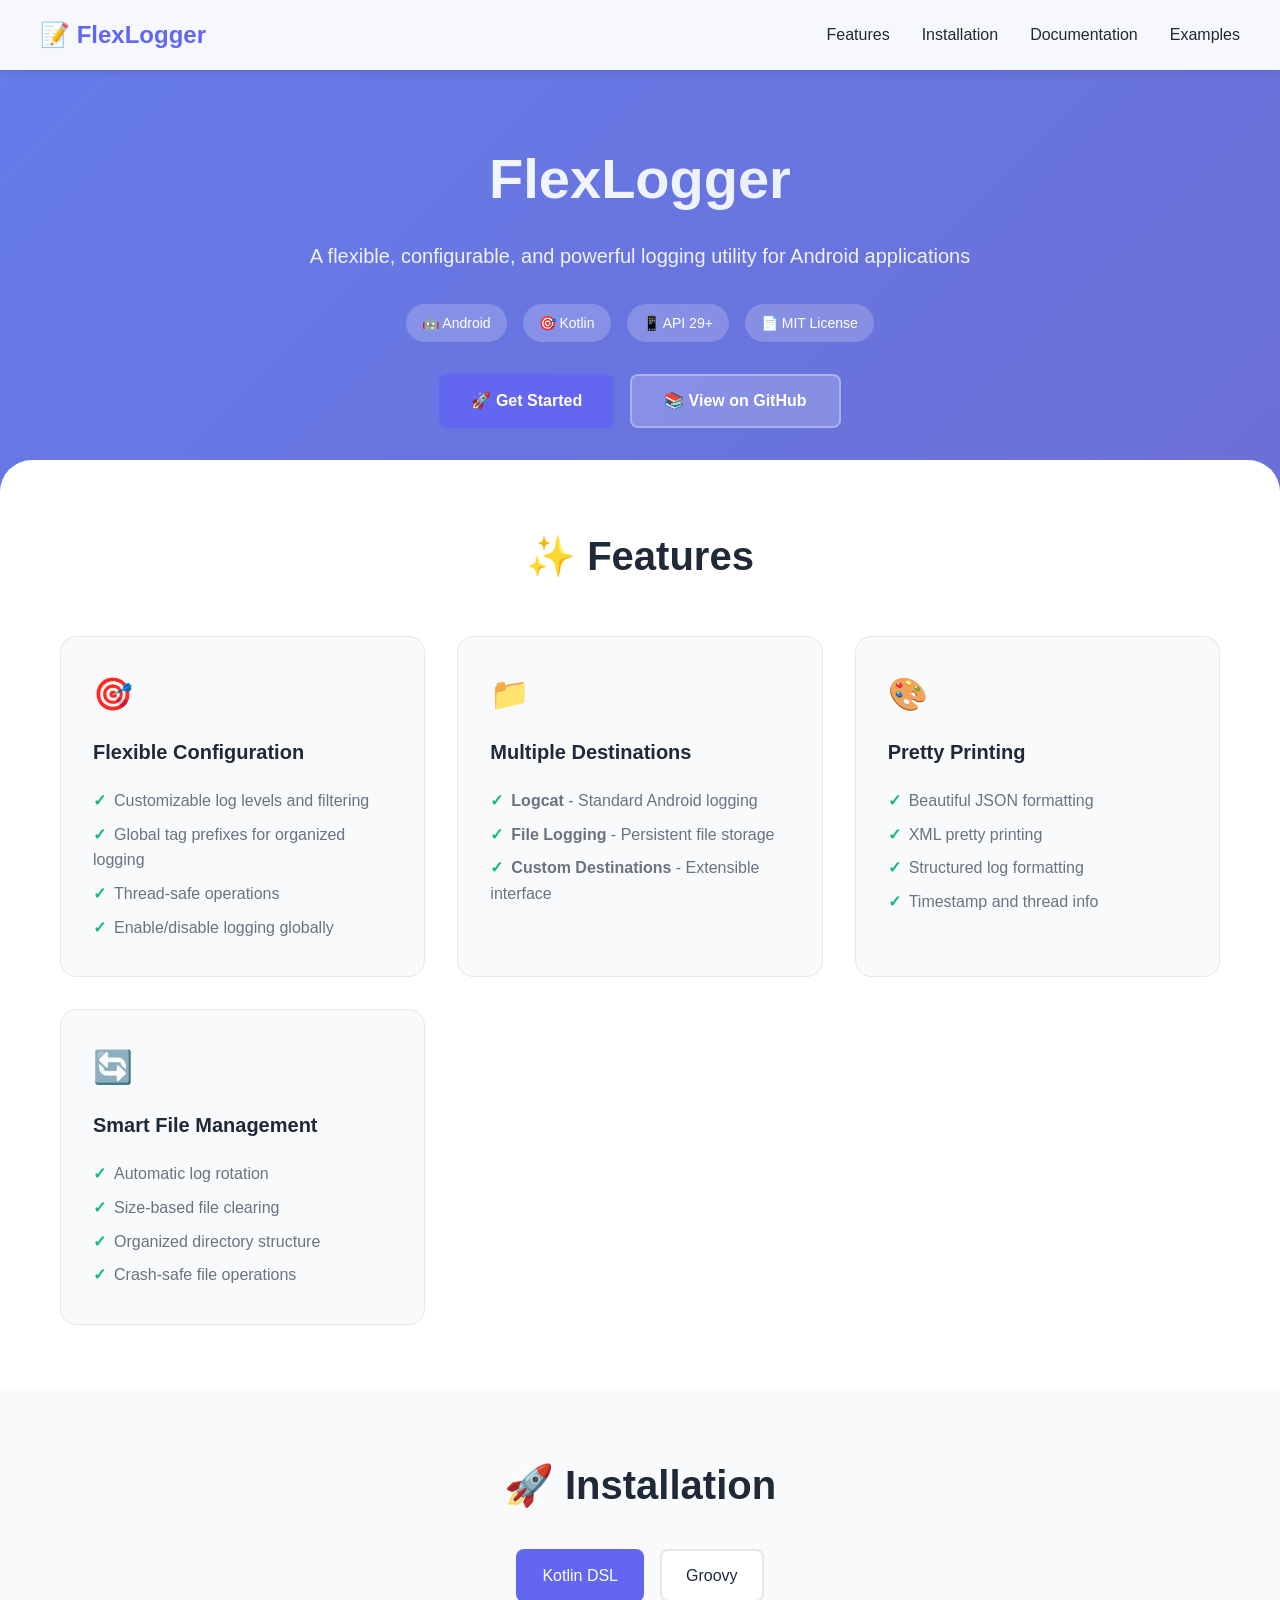
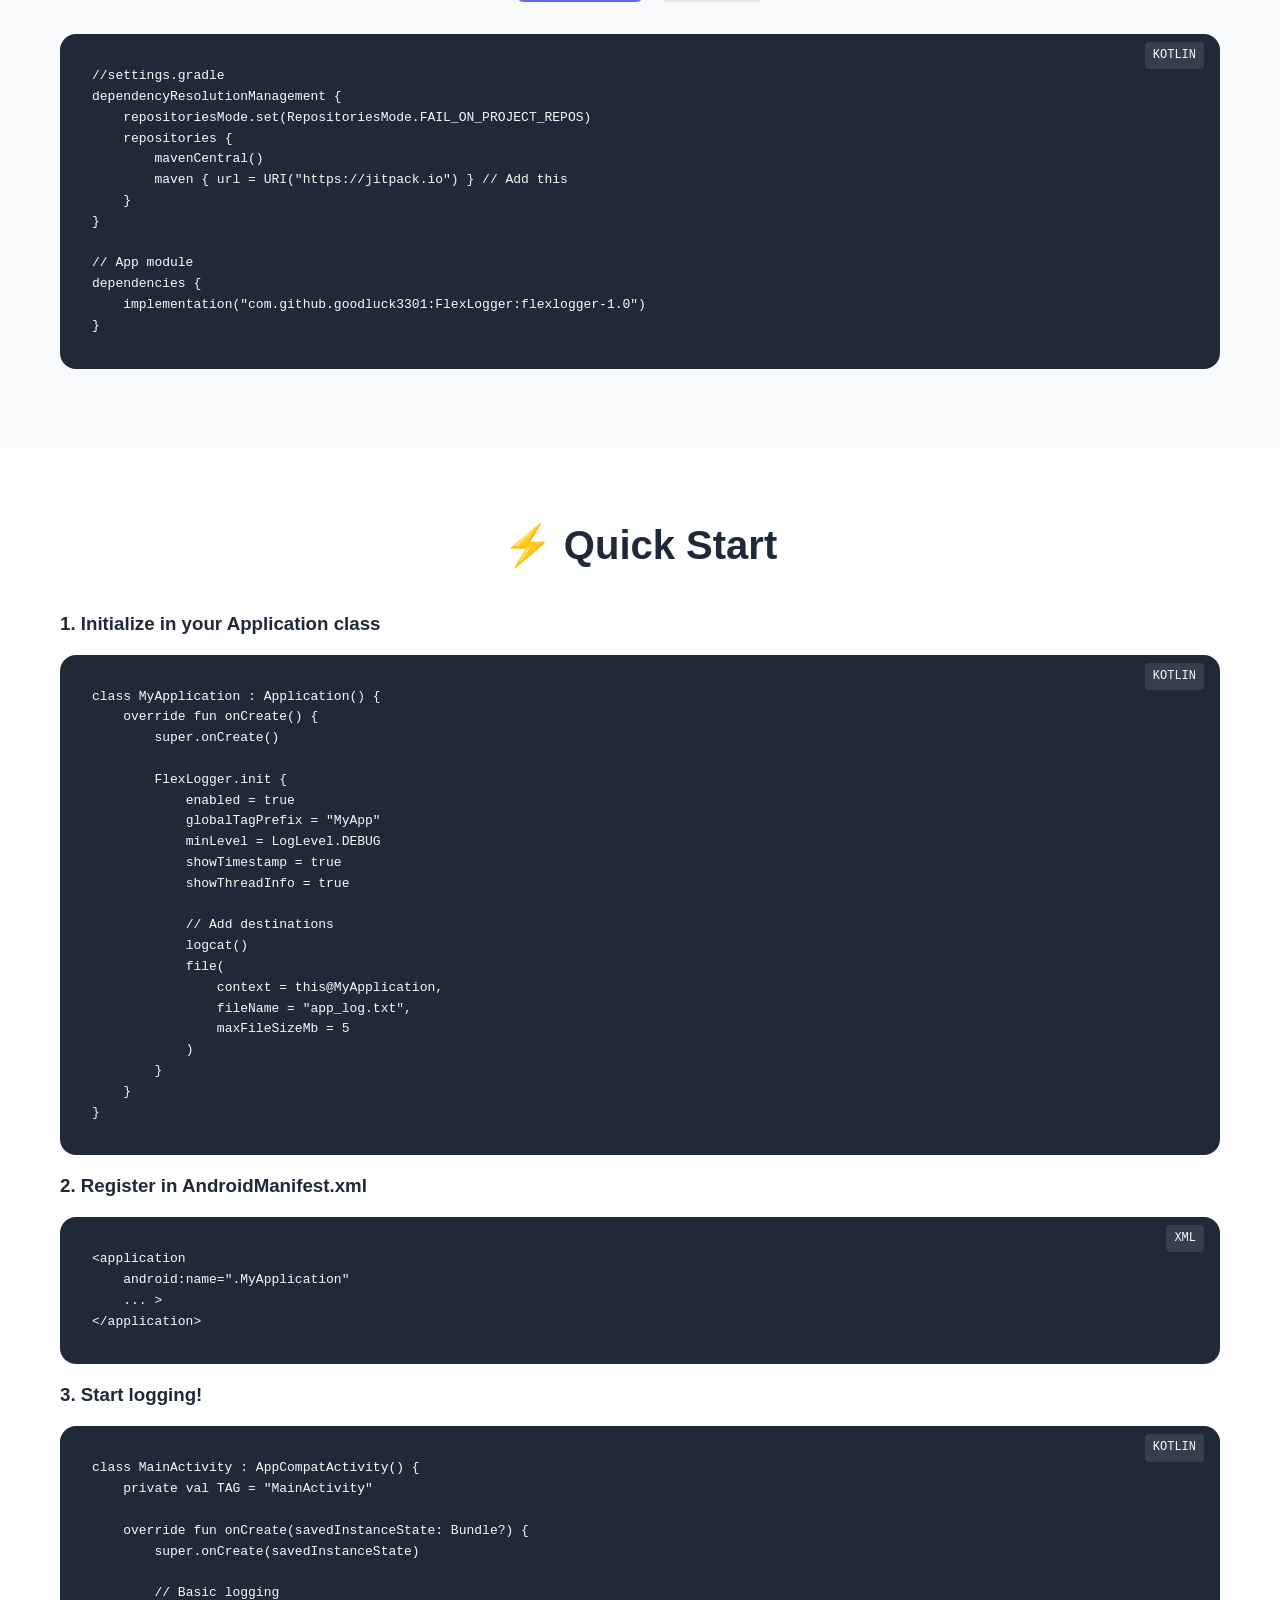
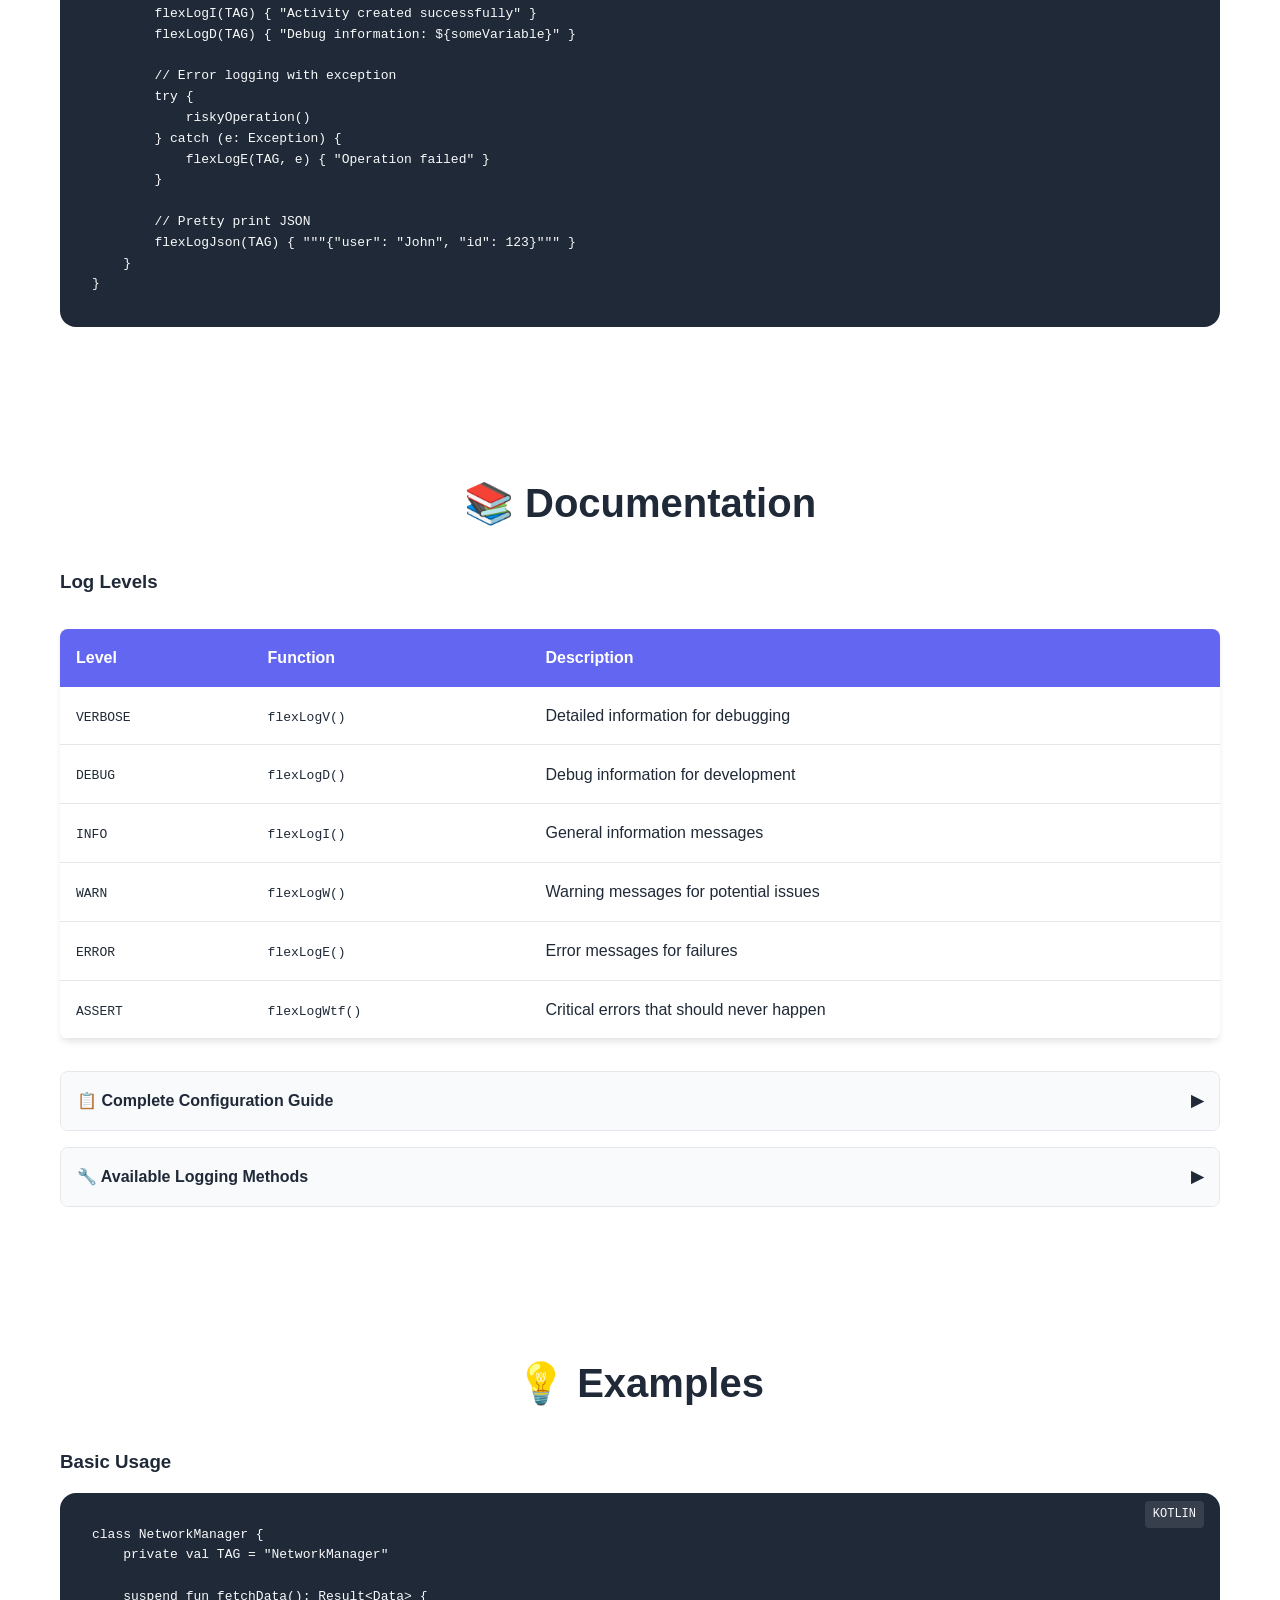
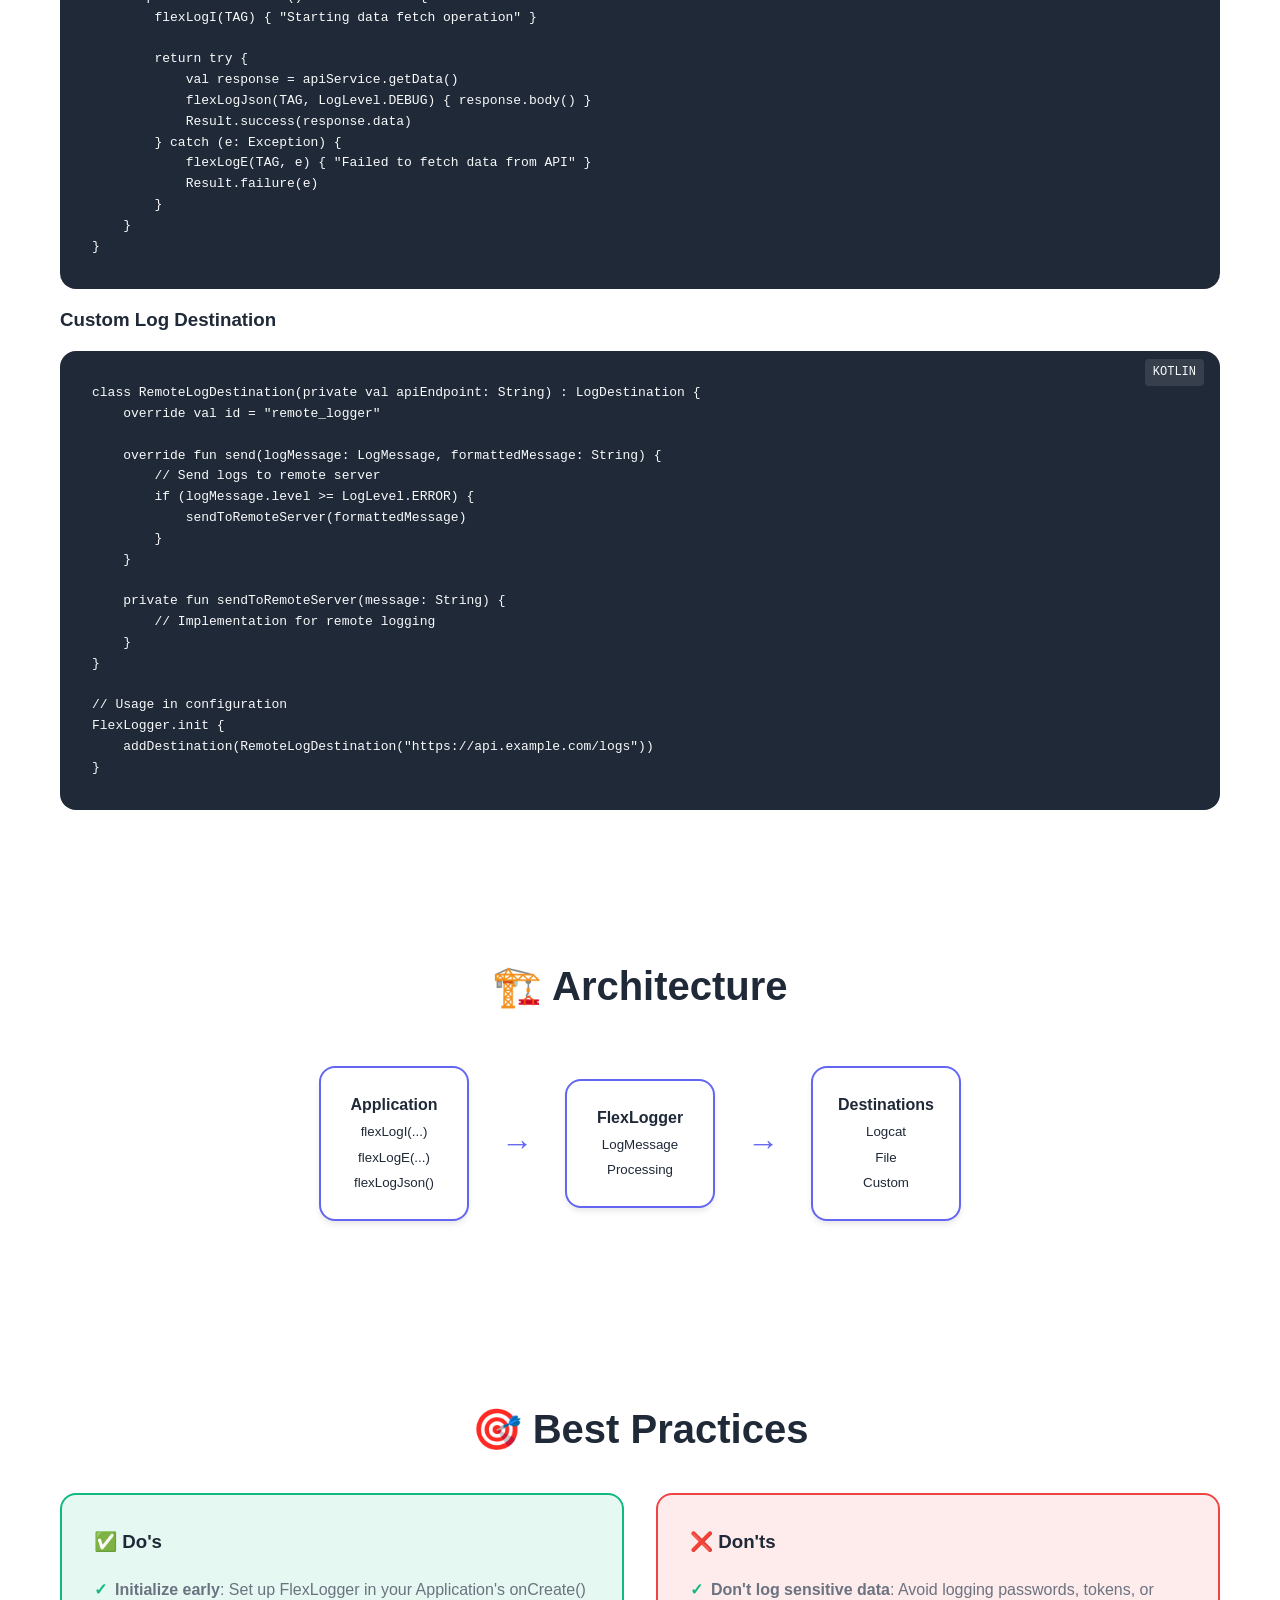
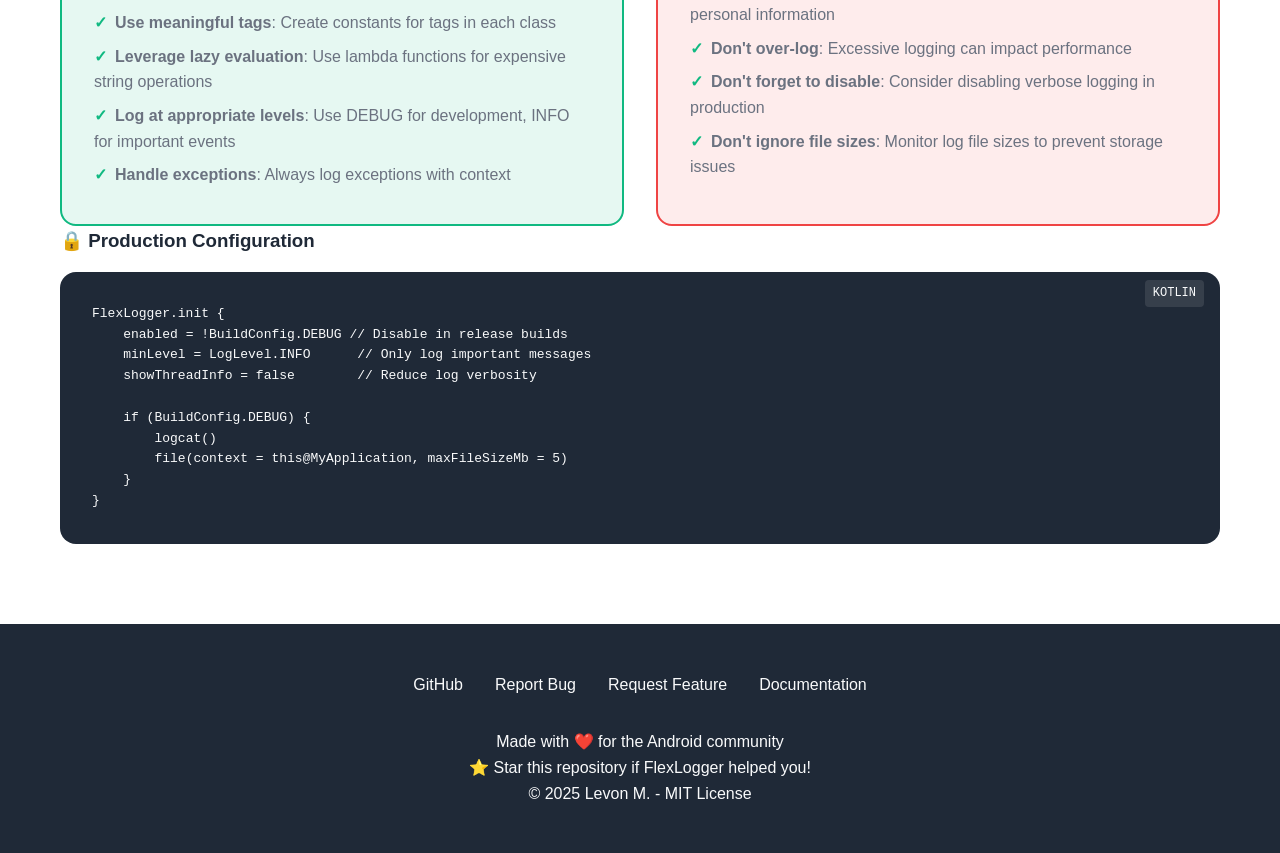
==== flexlogger.html @ d7931c2e "Update flexlogger.html" ====
<!DOCTYPE html>
<html lang="en">
<head>
    <meta charset="UTF-8">
    <meta name="viewport" content="width=device-width, initial-scale=1.0">
    <title>FlexLogger - Flexible Android Logging Library</title>
    <style>
        * {
            margin: 0;
            padding: 0;
            box-sizing: border-box;
        }

        :root {
            --primary: #6366f1;
            --primary-dark: #4f46e5;
            --secondary: #f8fafc;
            --accent: #10b981;
            --warning: #f59e0b;
            --error: #ef4444;
            --text: #1f2937;
            --text-light: #6b7280;
            --border: #e5e7eb;
            --code-bg: #1f2937;
            --code-text: #f9fafb;
        }

        body {
            font-family: 'Inter', -apple-system, BlinkMacSystemFont, sans-serif;
            line-height: 1.6;
            color: var(--text);
            background: linear-gradient(135deg, #667eea 0%, #764ba2 100%);
            min-height: 100vh;
        }

        .container {
            max-width: 1200px;
            margin: 0 auto;
            padding: 0 20px;
        }

        /* Header */
        .header {
            background: rgba(255, 255, 255, 0.95);
            backdrop-filter: blur(10px);
            position: sticky;
            top: 0;
            z-index: 100;
            box-shadow: 0 4px 6px -1px rgba(0, 0, 0, 0.1);
        }

        .nav {
            display: flex;
            justify-content: space-between;
            align-items: center;
            padding: 1rem 0;
        }

        .logo {
            font-size: 1.5rem;
            font-weight: 700;
            color: var(--primary);
            text-decoration: none;
        }

        .nav-links {
            display: flex;
            gap: 2rem;
            list-style: none;
        }

        .nav-links a {
            text-decoration: none;
            color: var(--text);
            font-weight: 500;
            transition: color 0.3s;
        }

        .nav-links a:hover {
            color: var(--primary);
        }

        /* Hero Section */
        .hero {
            background: linear-gradient(135deg, rgba(99, 102, 241, 0.1), rgba(118, 75, 162, 0.1));
            padding: 4rem 0;
            text-align: center;
            color: white;
        }

        .hero h1 {
            font-size: 3.5rem;
            font-weight: 800;
            margin-bottom: 1rem;
            background: linear-gradient(45deg, #fff, #e0e7ff);
            -webkit-background-clip: text;
            -webkit-text-fill-color: transparent;
            background-clip: text;
        }

        .hero p {
            font-size: 1.25rem;
            margin-bottom: 2rem;
            opacity: 0.9;
        }

        .badges {
            display: flex;
            justify-content: center;
            gap: 1rem;
            flex-wrap: wrap;
            margin-bottom: 2rem;
        }

        .badge {
            background: rgba(255, 255, 255, 0.2);
            padding: 0.5rem 1rem;
            border-radius: 20px;
            font-size: 0.875rem;
            font-weight: 500;
            backdrop-filter: blur(10px);
        }

        .cta-buttons {
            display: flex;
            gap: 1rem;
            justify-content: center;
            flex-wrap: wrap;
        }

        .btn {
            padding: 0.75rem 2rem;
            border: none;
            border-radius: 0.5rem;
            font-weight: 600;
            text-decoration: none;
            transition: all 0.3s;
            cursor: pointer;
            display: inline-flex;
            align-items: center;
            gap: 0.5rem;
        }

        .btn-primary {
            background: var(--primary);
            color: white;
        }

        .btn-primary:hover {
            background: var(--primary-dark);
            transform: translateY(-2px);
        }

        .btn-secondary {
            background: rgba(255, 255, 255, 0.2);
            color: white;
            border: 2px solid rgba(255, 255, 255, 0.3);
        }

        .btn-secondary:hover {
            background: rgba(255, 255, 255, 0.3);
        }

        /* Main Content */
        .main {
            background: white;
            margin-top: -2rem;
            border-radius: 2rem 2rem 0 0;
            position: relative;
            z-index: 10;
        }

        .section {
            padding: 4rem 0;
        }

        .section h2 {
            font-size: 2.5rem;
            font-weight: 700;
            margin-bottom: 2rem;
            text-align: center;
            color: var(--text);
        }

        /* Features Grid */
        .features-grid {
            display: grid;
            grid-template-columns: repeat(auto-fit, minmax(300px, 1fr));
            gap: 2rem;
            margin-top: 3rem;
        }

        .feature-card {
            background: var(--secondary);
            padding: 2rem;
            border-radius: 1rem;
            border: 1px solid var(--border);
            transition: transform 0.3s, box-shadow 0.3s;
        }

        .feature-card:hover {
            transform: translateY(-5px);
            box-shadow: 0 20px 25px -5px rgba(0, 0, 0, 0.1);
        }

        .feature-icon {
            font-size: 2rem;
            margin-bottom: 1rem;
        }

        .feature-card h3 {
            font-size: 1.25rem;
            font-weight: 600;
            margin-bottom: 1rem;
            color: var(--text);
        }

        .feature-card p {
            color: var(--text-light);
            line-height: 1.6;
        }

        .feature-list {
            list-style: none;
            margin-top: 1rem;
        }

        .feature-list li {
            padding: 0.25rem 0;
            color: var(--text-light);
        }

        .feature-list li:before {
            content: "✓";
            color: var(--accent);
            margin-right: 0.5rem;
            font-weight: bold;
        }

        /* Installation Section */
        .installation {
            background: var(--secondary);
        }

        .tab-container {
            margin-top: 2rem;
        }

        .tabs {
            display: flex;
            gap: 1rem;
            margin-bottom: 2rem;
            justify-content: center;
        }

        .tab {
            padding: 0.75rem 1.5rem;
            background: white;
            border: 2px solid var(--border);
            border-radius: 0.5rem;
            cursor: pointer;
            font-weight: 500;
            transition: all 0.3s;
        }

        .tab.active {
            background: var(--primary);
            color: white;
            border-color: var(--primary);
        }

        .tab-content {
            display: none;
        }

        .tab-content.active {
            display: block;
        }

        /* Code Blocks */
        .code-block {
            background: var(--code-bg);
            color: var(--code-text);
            padding: 2rem;
            border-radius: 1rem;
            overflow-x: auto;
            font-family: 'Fira Code', monospace;
            position: relative;
            margin: 1rem 0;
        }

        .code-block::before {
            content: attr(data-lang);
            position: absolute;
            top: 0.5rem;
            right: 1rem;
            background: rgba(255, 255, 255, 0.1);
            padding: 0.25rem 0.5rem;
            border-radius: 0.25rem;
            font-size: 0.75rem;
            text-transform: uppercase;
        }

        .code-block pre {
            margin: 0;
            white-space: pre-wrap;
        }

        /* Documentation Table */
        .doc-table {
            width: 100%;
            border-collapse: collapse;
            margin: 2rem 0;
            box-shadow: 0 4px 6px -1px rgba(0, 0, 0, 0.1);
            border-radius: 0.5rem;
            overflow: hidden;
        }

        .doc-table th {
            background: var(--primary);
            color: white;
            padding: 1rem;
            text-align: left;
            font-weight: 600;
        }

        .doc-table td {
            padding: 1rem;
            border-bottom: 1px solid var(--border);
        }

        .doc-table tr:hover {
            background: var(--secondary);
        }

        /* Expandable Sections */
        .expandable {
            border: 1px solid var(--border);
            border-radius: 0.5rem;
            margin: 1rem 0;
            overflow: hidden;
        }

        .expandable-header {
            padding: 1rem;
            background: var(--secondary);
            cursor: pointer;
            font-weight: 600;
            display: flex;
            justify-content: space-between;
            align-items: center;
        }

        .expandable-content {
            padding: 1rem;
            display: none;
        }

        .expandable.active .expandable-content {
            display: block;
        }

        .expandable-icon {
            transition: transform 0.3s;
        }

        .expandable.active .expandable-icon {
            transform: rotate(90deg);
        }

        /* Architecture Diagram */
        .architecture {
            text-align: center;
            margin: 3rem 0;
        }

        .arch-diagram {
            display: flex;
            justify-content: center;
            align-items: center;
            gap: 2rem;
            flex-wrap: wrap;
            margin: 2rem 0;
        }

        .arch-box {
            background: white;
            border: 2px solid var(--primary);
            border-radius: 1rem;
            padding: 1.5rem;
            min-width: 150px;
            text-align: center;
            box-shadow: 0 4px 6px -1px rgba(0, 0, 0, 0.1);
        }

        .arch-arrow {
            font-size: 2rem;
            color: var(--primary);
        }

        /* Best Practices */
        .practices-grid {
            display: grid;
            grid-template-columns: repeat(auto-fit, minmax(300px, 1fr));
            gap: 2rem;
            margin-top: 2rem;
        }

        .practice-card {
            padding: 2rem;
            border-radius: 1rem;
            border: 2px solid;
        }

        .practice-card.do {
            background: rgba(16, 185, 129, 0.1);
            border-color: var(--accent);
        }

        .practice-card.dont {
            background: rgba(239, 68, 68, 0.1);
            border-color: var(--error);
        }

        .practice-card h3 {
            margin-bottom: 1rem;
            display: flex;
            align-items: center;
            gap: 0.5rem;
        }

        /* Footer */
        .footer {
            background: var(--code-bg);
            color: var(--code-text);
            padding: 3rem 0;
            text-align: center;
        }

        .footer-links {
            display: flex;
            justify-content: center;
            gap: 2rem;
            margin-bottom: 2rem;
        }

        .footer-links a {
            color: var(--code-text);
            text-decoration: none;
            transition: color 0.3s;
        }

        .footer-links a:hover {
            color: var(--primary);
        }

        /* Responsive Design */
        @media (max-width: 768px) {
            .hero h1 {
                font-size: 2.5rem;
            }

            .nav-links {
                display: none;
            }

            .cta-buttons {
                flex-direction: column;
                align-items: center;
            }

            .tabs {
                flex-direction: column;
            }

            .arch-diagram {
                flex-direction: column;
            }
        }

        /* Smooth Scrolling */
        html {
            scroll-behavior: smooth;
        }

        /* Animations */
        @keyframes fadeInUp {
            from {
                opacity: 0;
                transform: translateY(30px);
            }
            to {
                opacity: 1;
                transform: translateY(0);
            }
        }

        .animate-fade-in {
            animation: fadeInUp 0.8s ease-out;
        }
    </style>
</head>
<body>
    <header class="header">
        <nav class="nav container">
            <a href="#" class="logo">📝 FlexLogger</a>
            <ul class="nav-links">
                <li><a href="#features">Features</a></li>
                <li><a href="#installation">Installation</a></li>
                <li><a href="#docs">Documentation</a></li>
                <li><a href="#examples">Examples</a></li>
            </ul>
        </nav>
    </header>

    <section class="hero">
        <div class="container">
            <h1>FlexLogger</h1>
            <p>A flexible, configurable, and powerful logging utility for Android applications</p>
            
            <div class="badges">
                <span class="badge">🤖 Android</span>
                <span class="badge">🎯 Kotlin</span>
                <span class="badge">📱 API 29+</span>
                <span class="badge">📄 MIT License</span>
            </div>

            <div class="cta-buttons">
                <a href="#installation" class="btn btn-primary">
                    🚀 Get Started
                </a>
                <a href="https://github.com/goodluck3301/FlexLogger" class="btn btn-secondary">
                    📚 View on GitHub
                </a>
            </div>
        </div>
    </section>

    <main class="main">
        <section id="features" class="section">
            <div class="container">
                <h2>✨ Features</h2>
                <div class="features-grid">
                    <div class="feature-card">
                        <div class="feature-icon">🎯</div>
                        <h3>Flexible Configuration</h3>
                        <ul class="feature-list">
                            <li>Customizable log levels and filtering</li>
                            <li>Global tag prefixes for organized logging</li>
                            <li>Thread-safe operations</li>
                            <li>Enable/disable logging globally</li>
                        </ul>
                    </div>

                    <div class="feature-card">
                        <div class="feature-icon">📁</div>
                        <h3>Multiple Destinations</h3>
                        <ul class="feature-list">
                            <li><strong>Logcat</strong> - Standard Android logging</li>
                            <li><strong>File Logging</strong> - Persistent file storage</li>
                            <li><strong>Custom Destinations</strong> - Extensible interface</li>
                        </ul>
                    </div>

                    <div class="feature-card">
                        <div class="feature-icon">🎨</div>
                        <h3>Pretty Printing</h3>
                        <ul class="feature-list">
                            <li>Beautiful JSON formatting</li>
                            <li>XML pretty printing</li>
                            <li>Structured log formatting</li>
                            <li>Timestamp and thread info</li>
                        </ul>
                    </div>

                    <div class="feature-card">
                        <div class="feature-icon">🔄</div>
                        <h3>Smart File Management</h3>
                        <ul class="feature-list">
                            <li>Automatic log rotation</li>
                            <li>Size-based file clearing</li>
                            <li>Organized directory structure</li>
                            <li>Crash-safe file operations</li>
                        </ul>
                    </div>
                </div>
            </div>
        </section>

        <section id="installation" class="section installation">
            <div class="container">
                <h2>🚀 Installation</h2>
                <div class="tab-container">
                    <div class="tabs">
                        <div class="tab active" onclick="switchTab('kotlin')">Kotlin DSL</div>
                        <div class="tab" onclick="switchTab('groovy')">Groovy</div>
                    </div>

                    <div id="kotlin-content" class="tab-content active">
                        <div class="code-block" data-lang="kotlin">
<pre>//settings.gradle
dependencyResolutionManagement {
    repositoriesMode.set(RepositoriesMode.FAIL_ON_PROJECT_REPOS)
    repositories {
        mavenCentral()
        maven { url = URI("https://jitpack.io") } // Add this
    }
}

// App module
dependencies {
    implementation("com.github.goodluck3301:FlexLogger:flexlogger-1.0")
}</pre>
                        </div>
                    </div>

                    <div id="groovy-content" class="tab-content">
                        <div class="code-block" data-lang="groovy">
<pre>//settings.gradle
dependencyResolutionManagement {
  repositoriesMode.set(RepositoriesMode.FAIL_ON_PROJECT_REPOS)
  repositories {
    mavenCentral()
    maven { url 'https://jitpack.io' } // Add this
  }
}

// App module
dependencies {
    implementation 'com.github.goodluck3301:FlexLogger:flexlogger-1.0'
}</pre>
                        </div>
                    </div>
                </div>
            </div>
        </section>

        <section class="section">
            <div class="container">
                <h2>⚡ Quick Start</h2>
                
                <h3>1. Initialize in your Application class</h3>
                <div class="code-block" data-lang="kotlin">
<pre>class MyApplication : Application() {
    override fun onCreate() {
        super.onCreate()
        
        FlexLogger.init {
            enabled = true
            globalTagPrefix = "MyApp"
            minLevel = LogLevel.DEBUG
            showTimestamp = true
            showThreadInfo = true
            
            // Add destinations
            logcat()
            file(
                context = this@MyApplication,
                fileName = "app_log.txt",
                maxFileSizeMb = 5
            )
        }
    }
}</pre>
                </div>

                <h3>2. Register in AndroidManifest.xml</h3>
                <div class="code-block" data-lang="xml">
<pre>&lt;application
    android:name=".MyApplication"
    ... &gt;
&lt;/application&gt;</pre>
                </div>

                <h3>3. Start logging!</h3>
                <div class="code-block" data-lang="kotlin">
<pre>class MainActivity : AppCompatActivity() {
    private val TAG = "MainActivity"
    
    override fun onCreate(savedInstanceState: Bundle?) {
        super.onCreate(savedInstanceState)
        
        // Basic logging
        flexLogI(TAG) { "Activity created successfully" }
        flexLogD(TAG) { "Debug information: ${someVariable}" }
        
        // Error logging with exception
        try {
            riskyOperation()
        } catch (e: Exception) {
            flexLogE(TAG, e) { "Operation failed" }
        }
        
        // Pretty print JSON
        flexLogJson(TAG) { """{"user": "John", "id": 123}""" }
    }
}</pre>
                </div>
            </div>
        </section>

        <section id="docs" class="section">
            <div class="container">
                <h2>📚 Documentation</h2>
                
                <h3>Log Levels</h3>
                <table class="doc-table">
                    <thead>
                        <tr>
                            <th>Level</th>
                            <th>Function</th>
                            <th>Description</th>
                        </tr>
                    </thead>
                    <tbody>
                        <tr>
                            <td><code>VERBOSE</code></td>
                            <td><code>flexLogV()</code></td>
                            <td>Detailed information for debugging</td>
                        </tr>
                        <tr>
                            <td><code>DEBUG</code></td>
                            <td><code>flexLogD()</code></td>
                            <td>Debug information for development</td>
                        </tr>
                        <tr>
                            <td><code>INFO</code></td>
                            <td><code>flexLogI()</code></td>
                            <td>General information messages</td>
                        </tr>
                        <tr>
                            <td><code>WARN</code></td>
                            <td><code>flexLogW()</code></td>
                            <td>Warning messages for potential issues</td>
                        </tr>
                        <tr>
                            <td><code>ERROR</code></td>
                            <td><code>flexLogE()</code></td>
                            <td>Error messages for failures</td>
                        </tr>
                        <tr>
                            <td><code>ASSERT</code></td>
                            <td><code>flexLogWtf()</code></td>
                            <td>Critical errors that should never happen</td>
                        </tr>
                    </tbody>
                </table>

                <div class="expandable">
                    <div class="expandable-header" onclick="toggleExpandable(this)">
                        <span>📋 Complete Configuration Guide</span>
                        <span class="expandable-icon">▶</span>
                    </div>
                    <div class="expandable-content">
                        <div class="code-block" data-lang="kotlin">
<pre>FlexLogger.init {
    // Global settings
    enabled = true                              // Enable/disable all logging
    globalTagPrefix = "MyApp"                   // Prefix for all log tags
    minLevel = LogLevel.VERBOSE                 // Minimum log level to process
    
    // Formatting options
    showTimestamp = true                        // Include timestamps
    showThreadInfo = true                       // Include thread information
    timestampFormat = "yyyy-MM-dd HH:mm:ss.SSS" // Custom timestamp format
    
    // Destinations
    logcat()                                    // Android Logcat
    
    file(
        context = applicationContext,
        fileName = "debug.log",                 // Log file name
        directory = "logs",                     // Subdirectory in cache
        maxFileSizeMb = 10                      // Max size before rotation
    )
}</pre>
                        </div>
                    </div>
                </div>

                <div class="expandable">
                    <div class="expandable-header" onclick="toggleExpandable(this)">
                        <span>🔧 Available Logging Methods</span>
                        <span class="expandable-icon">▶</span>
                    </div>
                    <div class="expandable-content">
                        <h4>Basic Logging</h4>
                        <div class="code-block" data-lang="kotlin">
<pre>// Standard logging
FlexLogger.d("TAG", "Debug message")
FlexLogger.i("TAG", "Info message")
FlexLogger.e("TAG", "Error message", exception)

// Convenience functions with lambda (lazy evaluation)
flexLogD("TAG") { "Expensive string operation: ${computeValue()}" }
flexLogE("TAG", exception) { "Error occurred during ${operation}" }</pre>
                        </div>

                        <h4>Pretty Printing</h4>
                        <div class="code-block" data-lang="kotlin">
<pre>// JSON formatting
flexLogJson("API") { responseJson }
FlexLogger.json("API", LogLevel.INFO, jsonString)

// XML formatting
flexLogXml("Parser") { xmlContent }
FlexLogger.xml("Parser", LogLevel.DEBUG, xmlString)</pre>
                        </div>
                    </div>
                </div>
            </div>
        </section>

        <section id="examples" class="section">
            <div class="container">
                <h2>💡 Examples</h2>
                
                <h3>Basic Usage</h3>
                <div class="code-block" data-lang="kotlin">
<pre>class NetworkManager {
    private val TAG = "NetworkManager"
    
    suspend fun fetchData(): Result&lt;Data&gt; {
        flexLogI(TAG) { "Starting data fetch operation" }
        
        return try {
            val response = apiService.getData()
            flexLogJson(TAG, LogLevel.DEBUG) { response.body() }
            Result.success(response.data)
        } catch (e: Exception) {
            flexLogE(TAG, e) { "Failed to fetch data from API" }
            Result.failure(e)
        }
    }
}</pre>
                </div>

                <h3>Custom Log Destination</h3>
                <div class="code-block" data-lang="kotlin">
<pre>class RemoteLogDestination(private val apiEndpoint: String) : LogDestination {
    override val id = "remote_logger"
    
    override fun send(logMessage: LogMessage, formattedMessage: String) {
        // Send logs to remote server
        if (logMessage.level >= LogLevel.ERROR) {
            sendToRemoteServer(formattedMessage)
        }
    }
    
    private fun sendToRemoteServer(message: String) {
        // Implementation for remote logging
    }
}

// Usage in configuration
FlexLogger.init {
    addDestination(RemoteLogDestination("https://api.example.com/logs"))
}</pre>
                </div>
            </div>
        </section>

        <section class="section">
            <div class="container">
                <h2>🏗️ Architecture</h2>
                <div class="architecture">
                    <div class="arch-diagram">
                        <div class="arch-box">
                            <strong>Application</strong><br>
                            <small>flexLogI(...)<br>flexLogE(...)<br>flexLogJson()</small>
                        </div>
                        <div class="arch-arrow">→</div>
                        <div class="arch-box">
                            <strong>FlexLogger</strong><br>
                            <small>LogMessage<br>Processing</small>
                        </div>
                        <div class="arch-arrow">→</div>
                        <div class="arch-box">
                            <strong>Destinations</strong><br>
                            <small>Logcat<br>File<br>Custom</small>
                        </div>
                    </div>
                </div>
            </div>
        </section>

        <section class="section">
            <div class="container">
                <h2>🎯 Best Practices</h2>
                <div class="practices-grid">
                    <div class="practice-card do">
                        <h3>✅ Do's</h3>
                        <ul class="feature-list">
                            <li><strong>Initialize early</strong>: Set up FlexLogger in your Application's onCreate()</li>
                            <li><strong>Use meaningful tags</strong>: Create constants for tags in each class</li>
                            <li><strong>Leverage lazy evaluation</strong>: Use lambda functions for expensive string operations</li>
                            <li><strong>Log at appropriate levels</strong>: Use DEBUG for development, INFO for important events</li>
                            <li><strong>Handle exceptions</strong>: Always log exceptions with context</li>
                        </ul>
                    </div>

                    <div class="practice-card dont">
                        <h3>❌ Don'ts</h3>
                        <ul class="feature-list">
                            <li><strong>Don't log sensitive data</strong>: Avoid logging passwords, tokens, or personal information</li>
                            <li><strong>Don't over-log</strong>: Excessive logging can impact performance</li>
                            <li><strong>Don't forget to disable</strong>: Consider disabling verbose logging in production</li>
                            <li><strong>Don't ignore file sizes</strong>: Monitor log file sizes to prevent storage issues</li>
                        </ul>
                    </div>
                </div>

                <h3>🔒 Production Configuration</h3>
                <div class="code-block" data-lang="kotlin">
<pre>FlexLogger.init {
    enabled = !BuildConfig.DEBUG // Disable in release builds
    minLevel = LogLevel.INFO      // Only log important messages
    showThreadInfo = false        // Reduce log verbosity
    
    if (BuildConfig.DEBUG) {
        logcat()
        file(context = this@MyApplication, maxFileSizeMb = 5)
    }
}</pre>
                </div>
            </div>
        </section>
    </main>

    <footer class="footer">
        <div class="container">
            <div class="footer-links">
                <a href="https://github.com/goodluck3301/FlexLogger">GitHub</a>
                <a href="https://github.com/goodluck3301/FlexLogger/issues">Report Bug</a>
                <a href="https://github.com/goodluck3301/FlexLogger/issues">Request Feature</a>
                <a href="https://goodluck3301.github.io/flexlogger.html">Documentation</a>
            </div>
            <p>Made with ❤️ for the Android community</p>
            <p>⭐ Star this repository if FlexLogger helped you!</p>
            <p>&copy; 2025 Levon M. - MIT License</p>
        </div>
    </footer>

    <script>
        function switchTab(tabName) {
            // Hide all tab contents
            const contents = document.querySelectorAll('.tab-content');
            contents.forEach(content => content.classList.remove('active'));
            
            // Remove active class from all tabs
            const tabs = document.querySelectorAll('.tab');
            tabs.forEach(tab => tab.classList.remove('active'));
            
            // Show selected tab content
            document.getElementById(tabName + '-content').classList.add('active');
            
            // Add active class to clicked tab
            event.target.classList.add('active');
        }

        function toggleExpandable(header) {
            const expandable = header.parentElement;
            expandable.classList.toggle('active');
        }

        // Smooth scrolling for navigation links
        document.querySelectorAll('a[href^="#"]').forEach(anchor => {
            anchor.addEventListener('click', function (e) {
                e.preventDefault();
                const target = document.querySelector(this.getAttribute('href'));
                if (target) {
                    target.scrollIntoView({
                        behavior: 'smooth',
                        block: 'start'
                    });
                }
            });
        });

        // Add fade-in animation to sections when they come into view
        const observerOptions = {
            threshold: 0.1,
            rootMargin: '0px 0px -50px 0px'
        };

        const observer = new IntersectionObserver((entries) => {
            entries.forEach(entry => {
                if (entry.isIntersecting) {
                    entry.target.classList.add('animate-fade-in');
                }
            });
        }, observerOptions);

        document.addEventListener('DOMContentLoaded', () => {
            const sections = document.querySelectorAll('.section');
            sections.forEach(section => {
                observer.observe(section);
            });
        });
    </script>
</body>
</html>
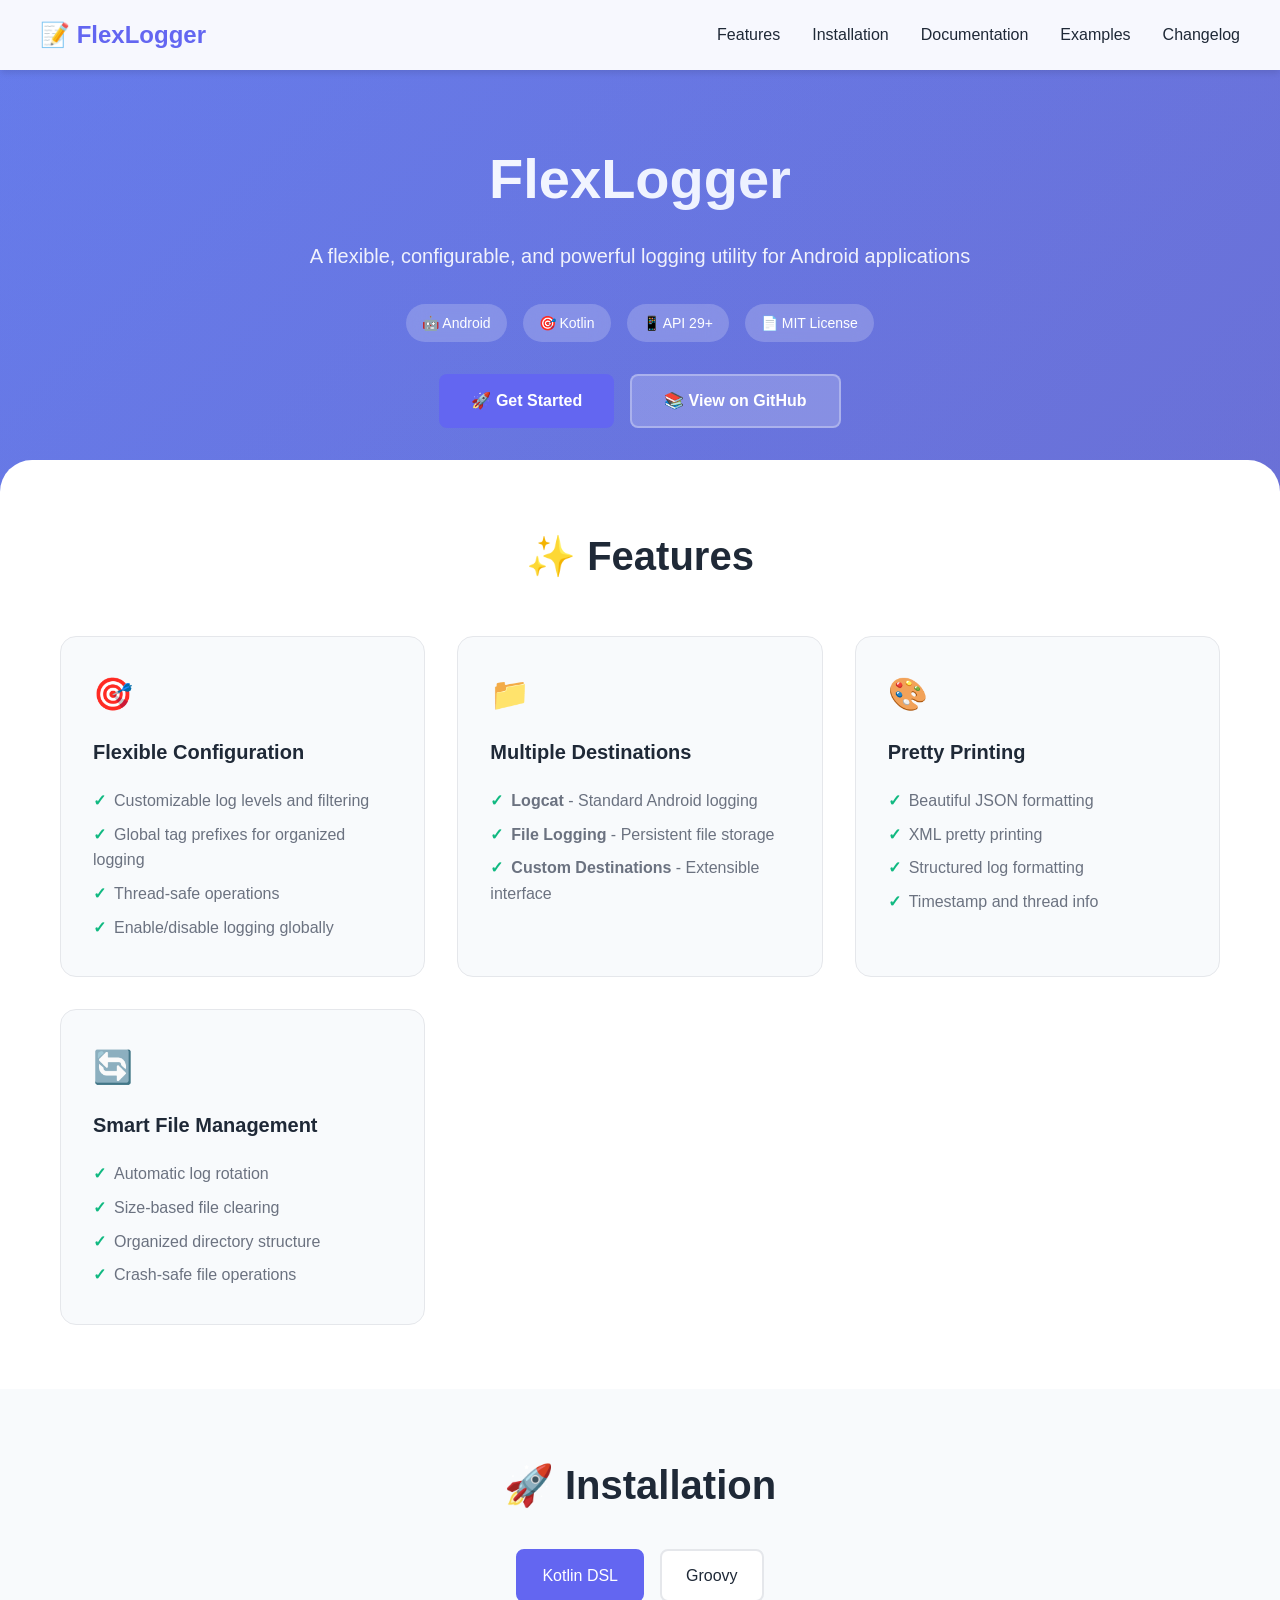
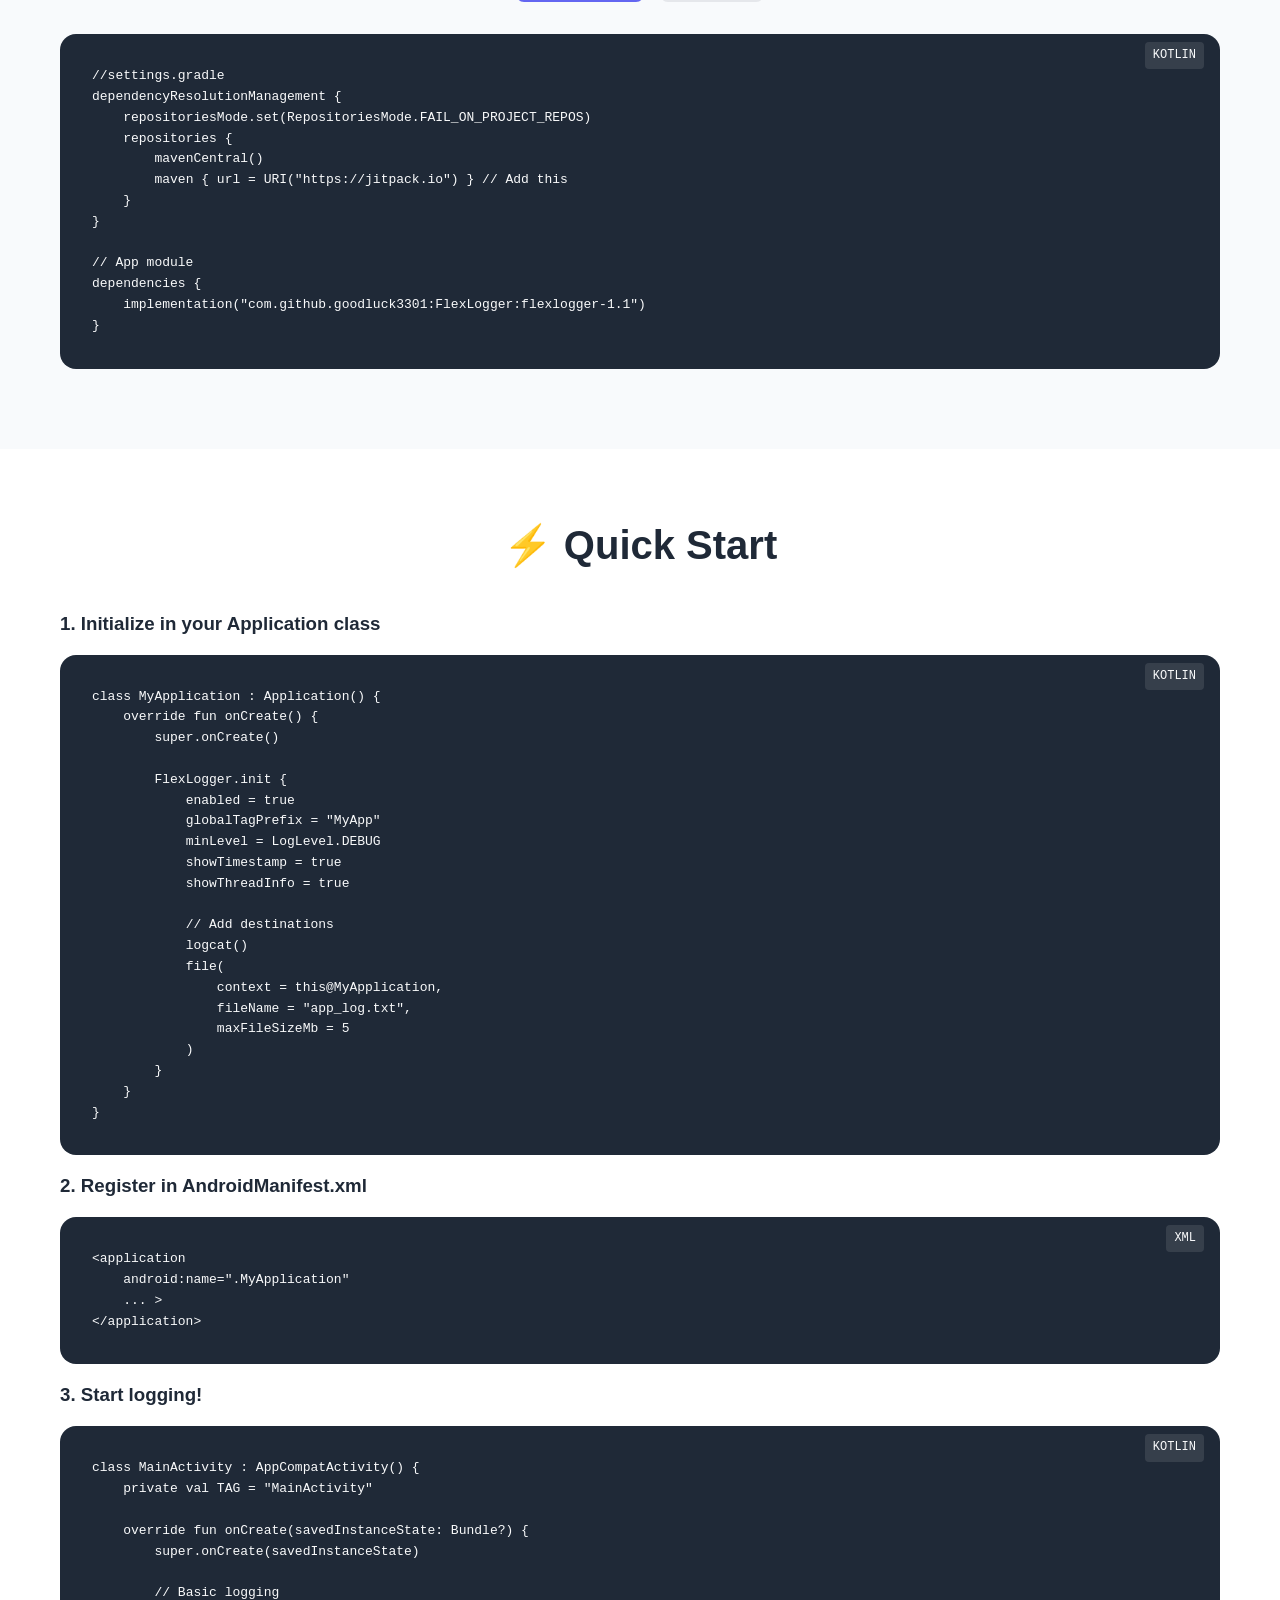
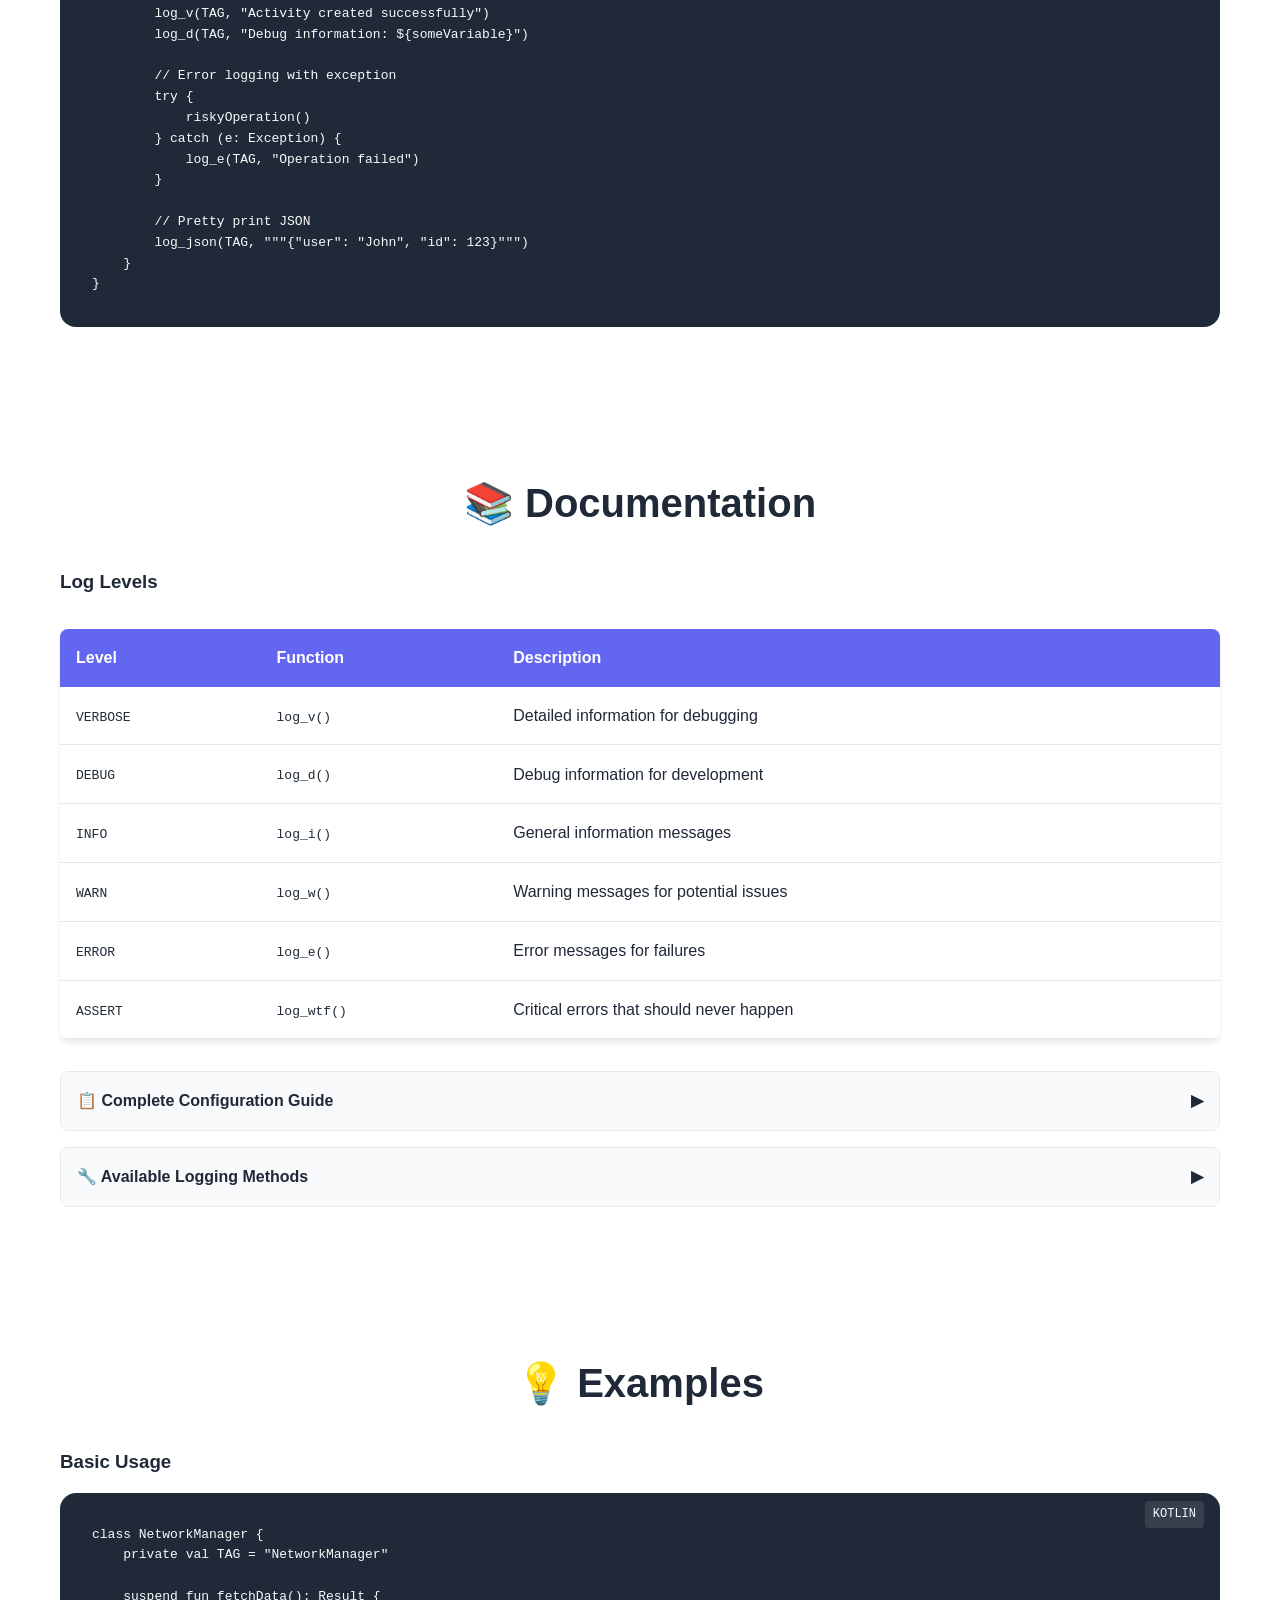
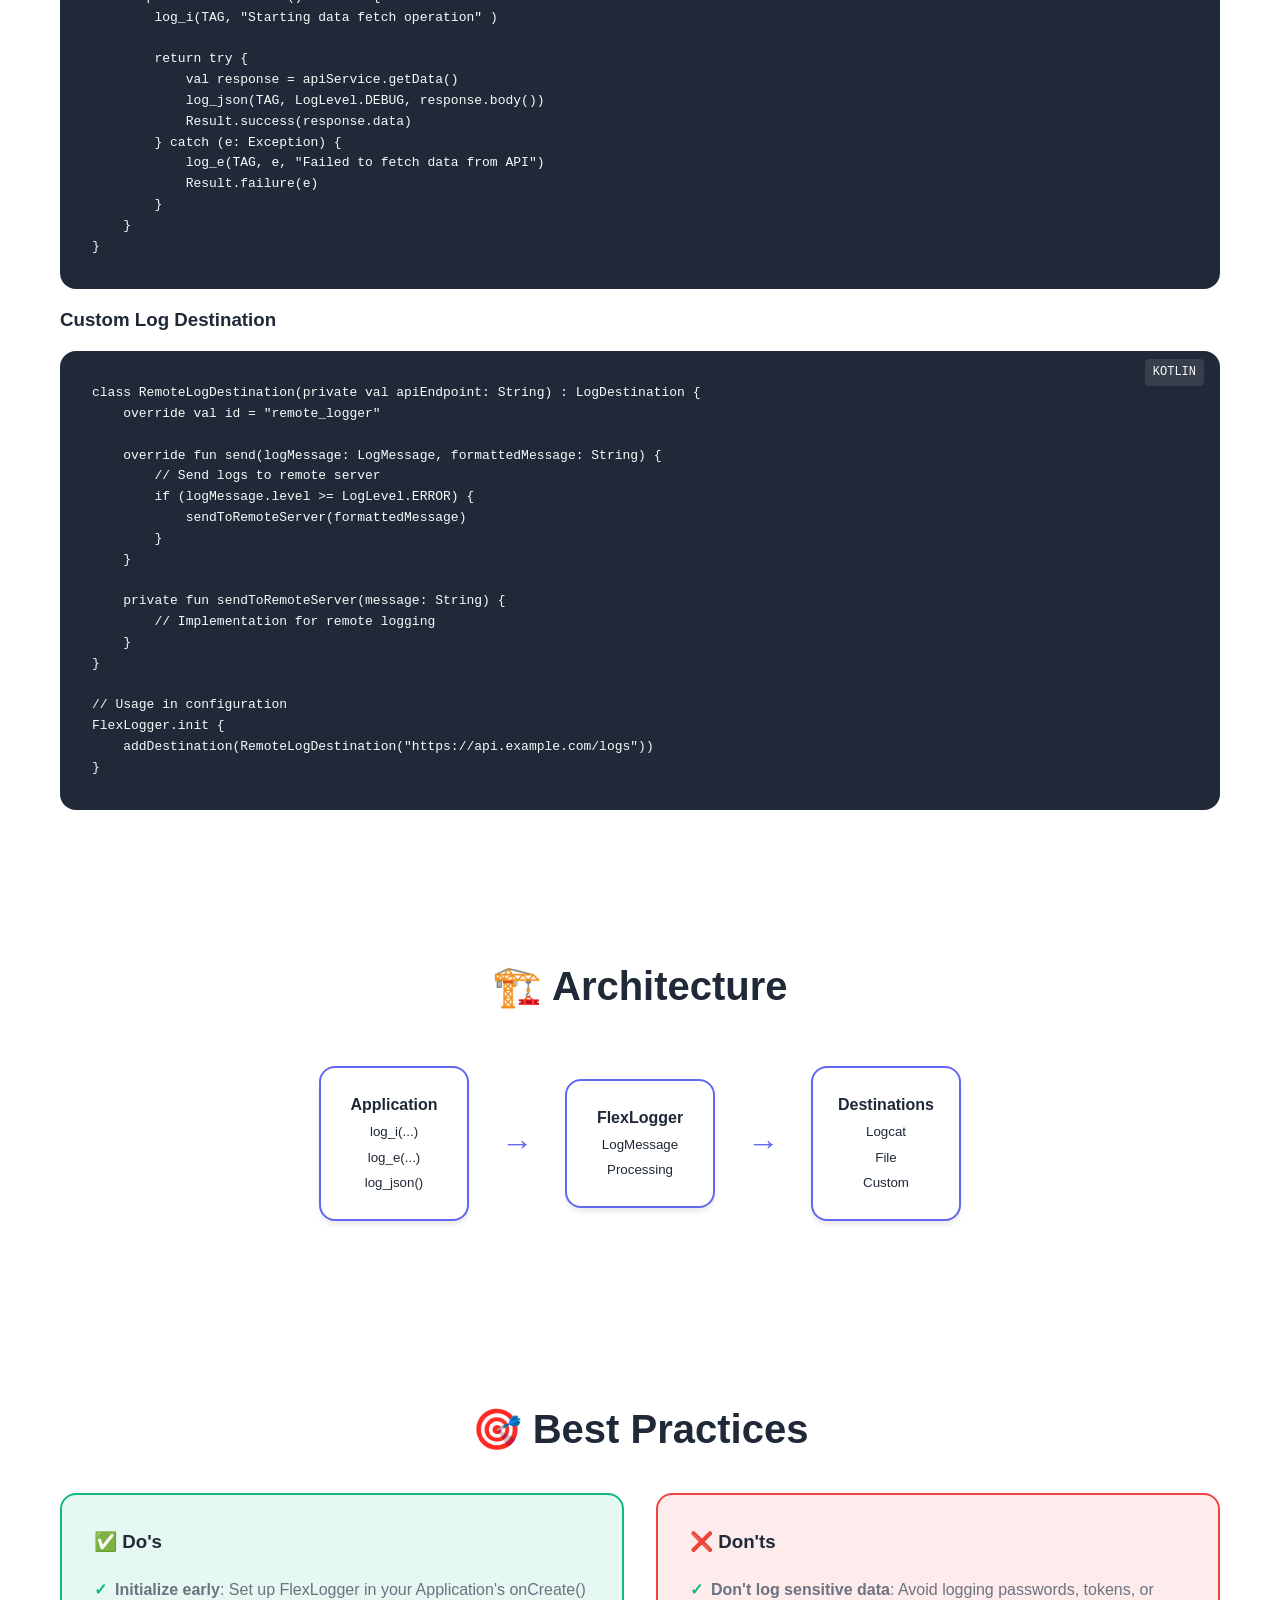
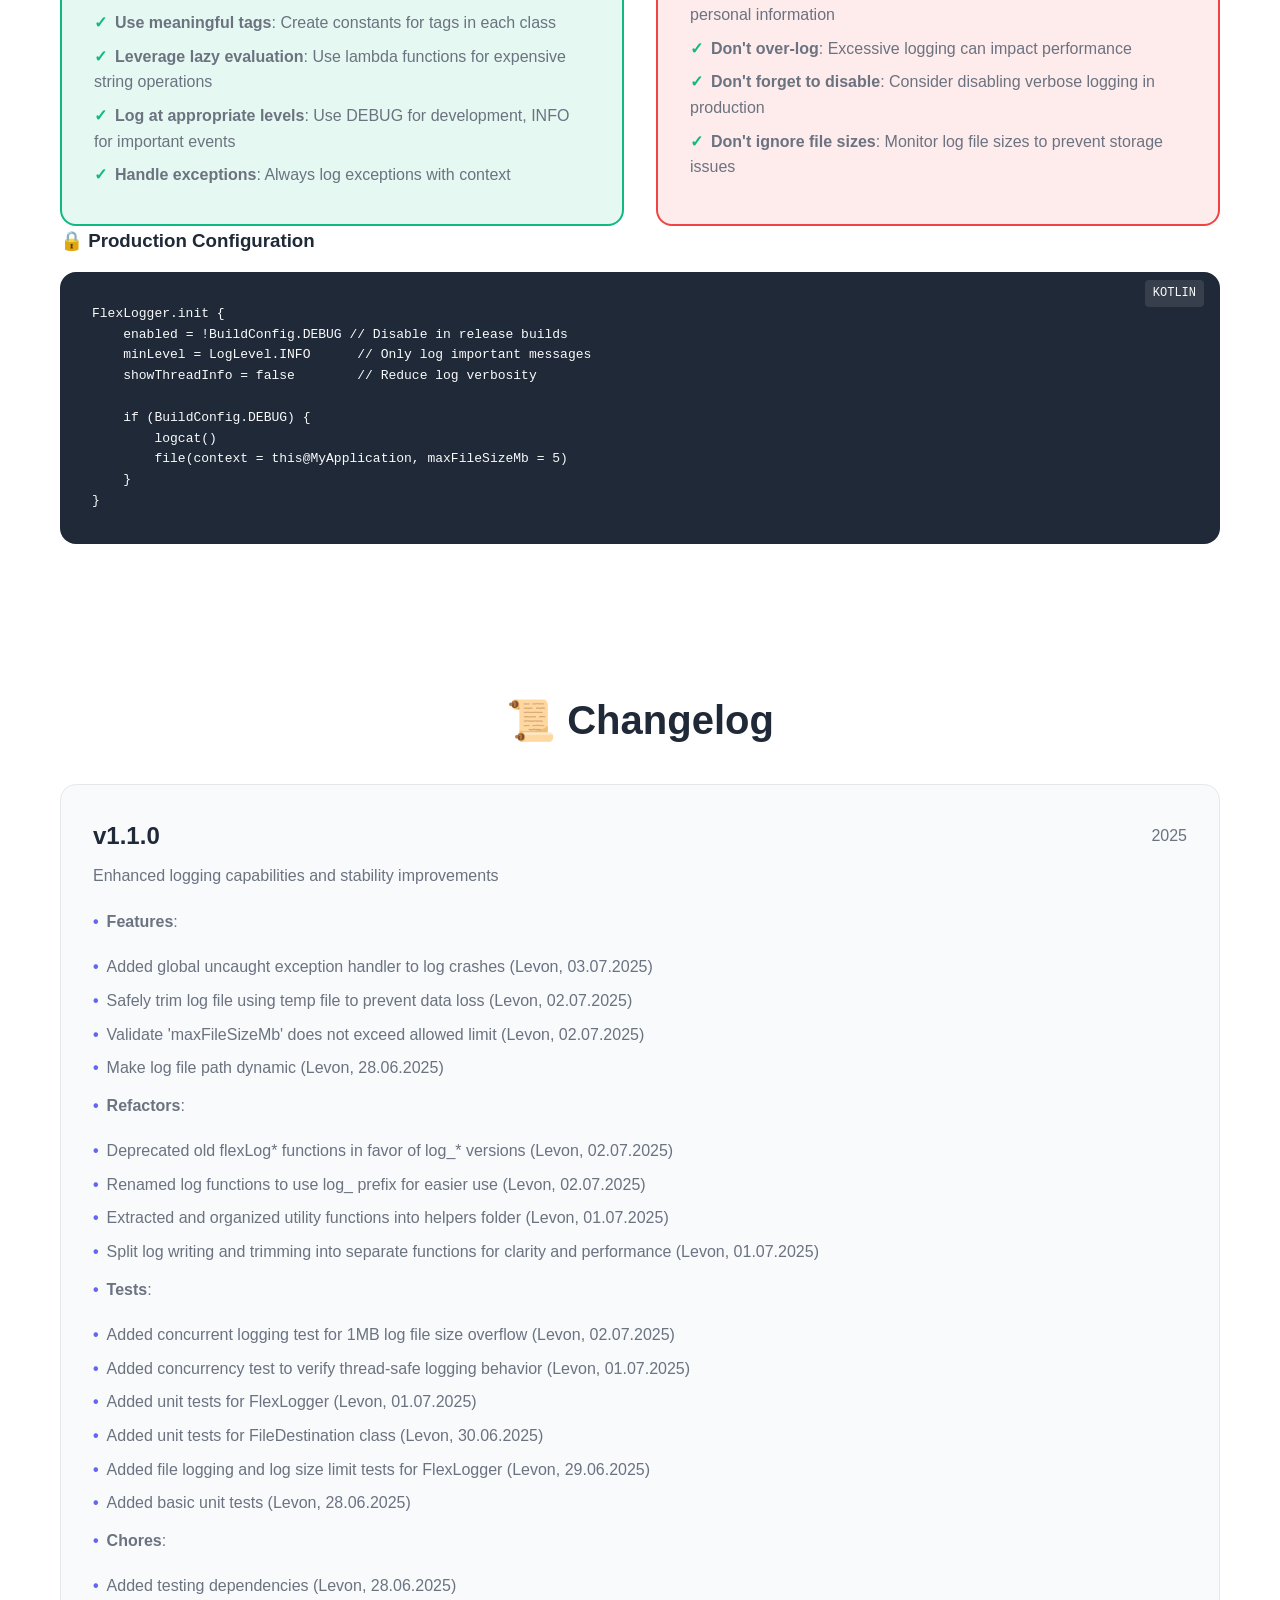
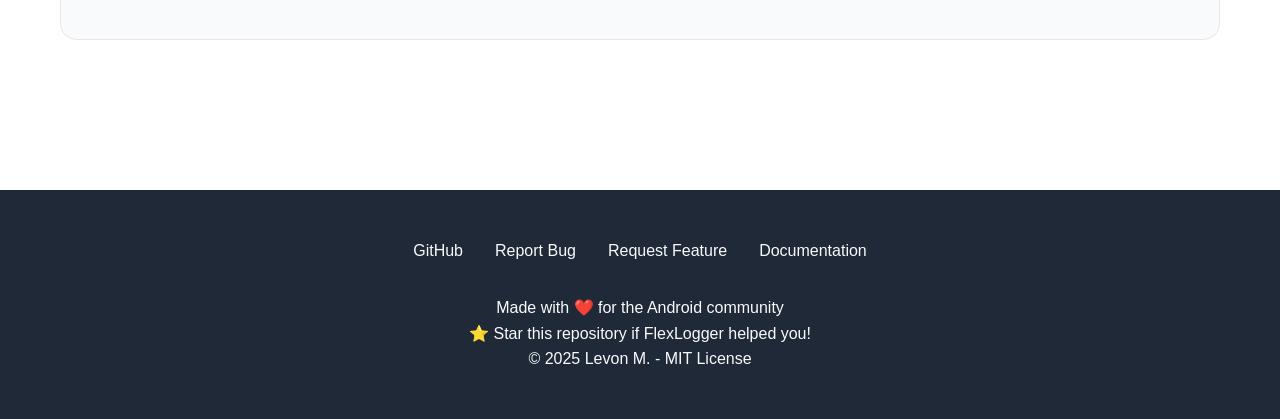
==== commit 1e641d4e: "Update flexlogger.html" ====
--- a/flexlogger.html
+++ b/flexlogger.html
@@ -1,5 +1,6 @@
 <!DOCTYPE html>
 <html lang="en">
+
 <head>
     <meta charset="UTF-8">
     <meta name="viewport" content="width=device-width, initial-scale=1.0">
@@ -283,6 +284,7 @@
             color: var(--code-text);
             padding: 2rem;
             border-radius: 1rem;
+            border-radius: 1rem;
             overflow-x: auto;
             font-family: 'Fira Code', monospace;
             position: relative;
@@ -429,6 +431,62 @@
             gap: 0.5rem;
         }
 
+        /* Changelog Section */
+        .changelog-grid {
+            display: flex;
+            flex-direction: column;
+            gap: 2rem;
+            margin-top: 2rem;
+        }
+
+        .changelog-entry {
+            background: var(--secondary);
+            padding: 2rem;
+            border-radius: 1rem;
+            border: 1px solid var(--border);
+            transition: transform 0.3s, box-shadow 0.3s;
+        }
+
+        .changelog-entry:hover {
+            transform: translateY(-5px);
+            box-shadow: 0 20px 25px -5px rgba(0, 0, 0, 0.1);
+        }
+
+        .changelog-entry h3 {
+            font-size: 1.5rem;
+            font-weight: 600;
+            margin-bottom: 0.5rem;
+            color: var(--text);
+            display: flex;
+            justify-content: space-between;
+            align-items: center;
+        }
+
+        .changelog-date {
+            font-size: 1rem;
+            font-weight: 400;
+            color: var(--text-light);
+        }
+
+        .changelog-description {
+            color: var(--text-light);
+            margin-bottom: 1rem;
+        }
+
+        .changelog-entry .feature-list li:before {
+            content: "•";
+            color: var(--primary);
+        }
+
+        .changelog-expand {
+            text-align: center;
+            margin-top: 2rem;
+        }
+
+        .hidden {
+            display: none;
+        }
+
         /* Footer */
         .footer {
             background: var(--code-bg);
@@ -489,6 +547,7 @@
                 opacity: 0;
                 transform: translateY(30px);
             }
+
             to {
                 opacity: 1;
                 transform: translateY(0);
@@ -500,6 +559,7 @@
         }
     </style>
 </head>
+
 <body>
     <header class="header">
         <nav class="nav container">
@@ -509,6 +569,7 @@
                 <li><a href="#installation">Installation</a></li>
                 <li><a href="#docs">Documentation</a></li>
                 <li><a href="#examples">Examples</a></li>
+                <li><a href="#changelog">Changelog</a></li>
             </ul>
         </nav>
     </header>
@@ -517,7 +578,7 @@
         <div class="container">
             <h1>FlexLogger</h1>
             <p>A flexible, configurable, and powerful logging utility for Android applications</p>
-            
+
             <div class="badges">
                 <span class="badge">🤖 Android</span>
                 <span class="badge">🎯 Kotlin</span>
@@ -598,7 +659,8 @@
 
                     <div id="kotlin-content" class="tab-content active">
                         <div class="code-block" data-lang="kotlin">
-<pre>//settings.gradle
+                            <pre>
+//settings.gradle
 dependencyResolutionManagement {
     repositoriesMode.set(RepositoriesMode.FAIL_ON_PROJECT_REPOS)
     repositories {
@@ -609,14 +671,16 @@
 
 // App module
 dependencies {
-    implementation("com.github.goodluck3301:FlexLogger:flexlogger-1.0")
-}</pre>
+    implementation("com.github.goodluck3301:FlexLogger:flexlogger-1.1")
+}
+</pre>
                         </div>
                     </div>
 
                     <div id="groovy-content" class="tab-content">
                         <div class="code-block" data-lang="groovy">
-<pre>//settings.gradle
+                            <pre>
+//settings.gradle
 dependencyResolutionManagement {
   repositoriesMode.set(RepositoriesMode.FAIL_ON_PROJECT_REPOS)
   repositories {
@@ -627,8 +691,9 @@
 
 // App module
 dependencies {
-    implementation 'com.github.goodluck3301:FlexLogger:flexlogger-1.0'
-}</pre>
+    implementation 'com.github.goodluck3301:FlexLogger:flexlogger-1.1'
+}
+</pre>
                         </div>
                     </div>
                 </div>
@@ -638,10 +703,11 @@
         <section class="section">
             <div class="container">
                 <h2>⚡ Quick Start</h2>
-                
+
                 <h3>1. Initialize in your Application class</h3>
                 <div class="code-block" data-lang="kotlin">
-<pre>class MyApplication : Application() {
+                    <pre>
+class MyApplication : Application() {
     override fun onCreate() {
         super.onCreate()
         
@@ -661,12 +727,13 @@
             )
         }
     }
-}</pre>
+}
+</pre>
                 </div>
 
                 <h3>2. Register in AndroidManifest.xml</h3>
                 <div class="code-block" data-lang="xml">
-<pre>&lt;application
+                    <pre>&lt;application
     android:name=".MyApplication"
     ... &gt;
 &lt;/application&gt;</pre>
@@ -674,27 +741,29 @@
 
                 <h3>3. Start logging!</h3>
                 <div class="code-block" data-lang="kotlin">
-<pre>class MainActivity : AppCompatActivity() {
+                    <pre>
+class MainActivity : AppCompatActivity() {
     private val TAG = "MainActivity"
     
     override fun onCreate(savedInstanceState: Bundle?) {
         super.onCreate(savedInstanceState)
         
         // Basic logging
-        flexLogI(TAG) { "Activity created successfully" }
-        flexLogD(TAG) { "Debug information: ${someVariable}" }
+        log_v(TAG, "Activity created successfully")
+        log_d(TAG, "Debug information: ${someVariable}")
         
         // Error logging with exception
         try {
             riskyOperation()
         } catch (e: Exception) {
-            flexLogE(TAG, e) { "Operation failed" }
+            log_e(TAG, "Operation failed")
         }
         
         // Pretty print JSON
-        flexLogJson(TAG) { """{"user": "John", "id": 123}""" }
+        log_json(TAG, """{"user": "John", "id": 123}""")
     }
-}</pre>
+}
+</pre>
                 </div>
             </div>
         </section>
@@ -702,7 +771,7 @@
         <section id="docs" class="section">
             <div class="container">
                 <h2>📚 Documentation</h2>
-                
+
                 <h3>Log Levels</h3>
                 <table class="doc-table">
                     <thead>
@@ -715,32 +784,32 @@
                     <tbody>
                         <tr>
                             <td><code>VERBOSE</code></td>
-                            <td><code>flexLogV()</code></td>
+                            <td><code>log_v()</code></td>
                             <td>Detailed information for debugging</td>
                         </tr>
                         <tr>
                             <td><code>DEBUG</code></td>
-                            <td><code>flexLogD()</code></td>
+                            <td><code>log_d()</code></td>
                             <td>Debug information for development</td>
                         </tr>
                         <tr>
                             <td><code>INFO</code></td>
-                            <td><code>flexLogI()</code></td>
+                            <td><code>log_i()</code></td>
                             <td>General information messages</td>
                         </tr>
                         <tr>
                             <td><code>WARN</code></td>
-                            <td><code>flexLogW()</code></td>
+                            <td><code>log_w()</code></td>
                             <td>Warning messages for potential issues</td>
                         </tr>
                         <tr>
                             <td><code>ERROR</code></td>
-                            <td><code>flexLogE()</code></td>
+                            <td><code>log_e()</code></td>
                             <td>Error messages for failures</td>
                         </tr>
                         <tr>
                             <td><code>ASSERT</code></td>
-                            <td><code>flexLogWtf()</code></td>
+                            <td><code>log_wtf()</code></td>
                             <td>Critical errors that should never happen</td>
                         </tr>
                     </tbody>
@@ -753,7 +822,8 @@
                     </div>
                     <div class="expandable-content">
                         <div class="code-block" data-lang="kotlin">
-<pre>FlexLogger.init {
+                            <pre>
+FlexLogger.init {
     // Global settings
     enabled = true                              // Enable/disable all logging
     globalTagPrefix = "MyApp"                   // Prefix for all log tags
@@ -773,7 +843,8 @@
         directory = "logs",                     // Subdirectory in cache
         maxFileSizeMb = 10                      // Max size before rotation
     )
-}</pre>
+}
+</pre>
                         </div>
                     </div>
                 </div>
@@ -786,25 +857,29 @@
                     <div class="expandable-content">
                         <h4>Basic Logging</h4>
                         <div class="code-block" data-lang="kotlin">
-<pre>// Standard logging
+                            <pre>
+// Standard logging
 FlexLogger.d("TAG", "Debug message")
 FlexLogger.i("TAG", "Info message")
 FlexLogger.e("TAG", "Error message", exception)
 
 // Convenience functions with lambda (lazy evaluation)
-flexLogD("TAG") { "Expensive string operation: ${computeValue()}" }
-flexLogE("TAG", exception) { "Error occurred during ${operation}" }</pre>
+log_d("TAG", "Expensive string operation: ${computeValue()}")
+log_e("TAG", exception, "Error occurred during ${operation}")
+</pre>
                         </div>
 
                         <h4>Pretty Printing</h4>
                         <div class="code-block" data-lang="kotlin">
-<pre>// JSON formatting
-flexLogJson("API") { responseJson }
+                            <pre>
+// JSON formatting
+log_json("API", responseJson)
 FlexLogger.json("API", LogLevel.INFO, jsonString)
 
 // XML formatting
-flexLogXml("Parser") { xmlContent }
-FlexLogger.xml("Parser", LogLevel.DEBUG, xmlString)</pre>
+log_xml("Parser", xmlContent)
+FlexLogger.xml("Parser", LogLevel.DEBUG, xmlString)
+</pre>
                         </div>
                     </div>
                 </div>
@@ -814,30 +889,33 @@
         <section id="examples" class="section">
             <div class="container">
                 <h2>💡 Examples</h2>
-                
+
                 <h3>Basic Usage</h3>
                 <div class="code-block" data-lang="kotlin">
-<pre>class NetworkManager {
+                    <pre>
+class NetworkManager {
     private val TAG = "NetworkManager"
     
-    suspend fun fetchData(): Result&lt;Data&gt; {
-        flexLogI(TAG) { "Starting data fetch operation" }
+    suspend fun fetchData(): Result<Data> {
+        log_i(TAG, "Starting data fetch operation" )
         
         return try {
             val response = apiService.getData()
-            flexLogJson(TAG, LogLevel.DEBUG) { response.body() }
+            log_json(TAG, LogLevel.DEBUG, response.body())
             Result.success(response.data)
         } catch (e: Exception) {
-            flexLogE(TAG, e) { "Failed to fetch data from API" }
+            log_e(TAG, e, "Failed to fetch data from API")
             Result.failure(e)
         }
     }
-}</pre>
+}
+</pre>
                 </div>
 
                 <h3>Custom Log Destination</h3>
                 <div class="code-block" data-lang="kotlin">
-<pre>class RemoteLogDestination(private val apiEndpoint: String) : LogDestination {
+                    <pre>
+class RemoteLogDestination(private val apiEndpoint: String) : LogDestination {
     override val id = "remote_logger"
     
     override fun send(logMessage: LogMessage, formattedMessage: String) {
@@ -855,7 +933,8 @@
 // Usage in configuration
 FlexLogger.init {
     addDestination(RemoteLogDestination("https://api.example.com/logs"))
-}</pre>
+}
+</pre>
                 </div>
             </div>
         </section>
@@ -867,7 +946,7 @@
                     <div class="arch-diagram">
                         <div class="arch-box">
                             <strong>Application</strong><br>
-                            <small>flexLogI(...)<br>flexLogE(...)<br>flexLogJson()</small>
+                            <small>log_i(...)<br>log_e(...)<br>log_json()</small>
                         </div>
                         <div class="arch-arrow">→</div>
                         <div class="arch-box">
@@ -891,10 +970,13 @@
                     <div class="practice-card do">
                         <h3>✅ Do's</h3>
                         <ul class="feature-list">
-                            <li><strong>Initialize early</strong>: Set up FlexLogger in your Application's onCreate()</li>
+                            <li><strong>Initialize early</strong>: Set up FlexLogger in your Application's onCreate()
+                            </li>
                             <li><strong>Use meaningful tags</strong>: Create constants for tags in each class</li>
-                            <li><strong>Leverage lazy evaluation</strong>: Use lambda functions for expensive string operations</li>
-                            <li><strong>Log at appropriate levels</strong>: Use DEBUG for development, INFO for important events</li>
+                            <li><strong>Leverage lazy evaluation</strong>: Use lambda functions for expensive string
+                                operations</li>
+                            <li><strong>Log at appropriate levels</strong>: Use DEBUG for development, INFO for
+                                important events</li>
                             <li><strong>Handle exceptions</strong>: Always log exceptions with context</li>
                         </ul>
                     </div>
@@ -902,17 +984,21 @@
                     <div class="practice-card dont">
                         <h3>❌ Don'ts</h3>
                         <ul class="feature-list">
-                            <li><strong>Don't log sensitive data</strong>: Avoid logging passwords, tokens, or personal information</li>
+                            <li><strong>Don't log sensitive data</strong>: Avoid logging passwords, tokens, or personal
+                                information</li>
                             <li><strong>Don't over-log</strong>: Excessive logging can impact performance</li>
-                            <li><strong>Don't forget to disable</strong>: Consider disabling verbose logging in production</li>
-                            <li><strong>Don't ignore file sizes</strong>: Monitor log file sizes to prevent storage issues</li>
+                            <li><strong>Don't forget to disable</strong>: Consider disabling verbose logging in
+                                production</li>
+                            <li><strong>Don't ignore file sizes</strong>: Monitor log file sizes to prevent storage
+                                issues</li>
                         </ul>
                     </div>
                 </div>
 
                 <h3>🔒 Production Configuration</h3>
                 <div class="code-block" data-lang="kotlin">
-<pre>FlexLogger.init {
+                    <pre>
+FlexLogger.init {
     enabled = !BuildConfig.DEBUG // Disable in release builds
     minLevel = LogLevel.INFO      // Only log important messages
     showThreadInfo = false        // Reduce log verbosity
@@ -921,7 +1007,74 @@
         logcat()
         file(context = this@MyApplication, maxFileSizeMb = 5)
     }
-}</pre>
+}
+</pre>
+                </div>
+            </div>
+        </section>
+
+        <section id="changelog" class="section">
+            <div class="container">
+                <h2>📜 Changelog</h2>
+                <div class="changelog-grid">
+                    <div class="changelog-entry">
+                        <h3>v1.1.0 <span class="changelog-date">2025</span></h3>
+                        <p class="changelog-description">Enhanced logging capabilities and stability improvements</p>
+                        <ul class="feature-list">
+                            <li><strong>Features</strong>:
+                                <ul class="feature-list">
+                                    <li>Added global uncaught exception handler to log crashes (Levon, 03.07.2025)</li>
+                                    <li>Safely trim log file using temp file to prevent data loss (Levon, 02.07.2025)
+                                    </li>
+                                    <li>Validate 'maxFileSizeMb' does not exceed allowed limit (Levon, 02.07.2025)</li>
+                                    <li>Make log file path dynamic (Levon, 28.06.2025)</li>
+                                </ul>
+                            </li>
+                            <li><strong>Refactors</strong>:
+                                <ul class="feature-list">
+                                    <li>Deprecated old flexLog* functions in favor of log_* versions (Levon, 02.07.2025)
+                                    </li>
+                                    <li>Renamed log functions to use log_ prefix for easier use (Levon, 02.07.2025)</li>
+                                    <li>Extracted and organized utility functions into helpers folder (Levon,
+                                        01.07.2025)</li>
+                                    <li>Split log writing and trimming into separate functions for clarity and
+                                        performance (Levon, 01.07.2025)</li>
+                                </ul>
+                            </li>
+                            <li><strong>Tests</strong>:
+                                <ul class="feature-list">
+                                    <li>Added concurrent logging test for 1MB log file size overflow (Levon, 02.07.2025)
+                                    </li>
+                                    <li>Added concurrency test to verify thread-safe logging behavior (Levon,
+                                        01.07.2025)</li>
+                                    <li>Added unit tests for FlexLogger (Levon, 01.07.2025)</li>
+                                    <li>Added unit tests for FileDestination class (Levon, 30.06.2025)</li>
+                                    <li>Added file logging and log size limit tests for FlexLogger (Levon, 29.06.2025)
+                                    </li>
+                                    <li>Added basic unit tests (Levon, 28.06.2025)</li>
+                                </ul>
+                            </li>
+                            <li><strong>Chores</strong>:
+                                <ul class="feature-list">
+                                    <li>Added testing dependencies (Levon, 28.06.2025)</li>
+                                </ul>
+                            </li>
+                        </ul>
+                    </div>
+                    <div class="changelog-entry">
+                        <h3>v1.0.0 <span class="changelog-date">June 15, 2025</span></h3>
+                        <p class="changelog-description">Initial release of FlexLogger</p>
+                        <ul class="feature-list">
+                            <li>Added core logging functionality with Logcat support</li>
+                            <li>Implemented file logging with rotation</li>
+                            <li>Introduced pretty printing for JSON and XML</li>
+                            <li>Added customizable configuration via Kotlin DSL</li>
+                        </ul>
+                    </div>
+                </div>
+
+                <div class="changelog-expand">
+                    <a href="#" class="btn btn-secondary" onclick="toggleAllChangelogs()">Show All Versions</a>
                 </div>
             </div>
         </section>
@@ -931,13 +1084,14 @@
         <div class="container">
             <div class="footer-links">
                 <a href="https://github.com/goodluck3301/FlexLogger">GitHub</a>
+                <!-- <a href="https://github.com/goodluck3301/FlexLogger/blob/main/CHANGELOG.md">Changelog</a> -->
                 <a href="https://github.com/goodluck3301/FlexLogger/issues">Report Bug</a>
                 <a href="https://github.com/goodluck3301/FlexLogger/issues">Request Feature</a>
                 <a href="https://goodluck3301.github.io/flexlogger.html">Documentation</a>
             </div>
             <p>Made with ❤️ for the Android community</p>
             <p>⭐ Star this repository if FlexLogger helped you!</p>
-            <p>&copy; 2025 Levon M. - MIT License</p>
+            <p>© 2025 Levon M. - MIT License</p>
         </div>
     </footer>
 
@@ -946,14 +1100,14 @@
             // Hide all tab contents
             const contents = document.querySelectorAll('.tab-content');
             contents.forEach(content => content.classList.remove('active'));
-            
+
             // Remove active class from all tabs
             const tabs = document.querySelectorAll('.tab');
             tabs.forEach(tab => tab.classList.remove('active'));
-            
+
             // Show selected tab content
             document.getElementById(tabName + '-content').classList.add('active');
-            
+
             // Add active class to clicked tab
             event.target.classList.add('active');
         }
@@ -961,6 +1115,24 @@
         function toggleExpandable(header) {
             const expandable = header.parentElement;
             expandable.classList.toggle('active');
+        }
+
+        function toggleAllChangelogs() {
+            const entries = document.querySelectorAll('.changelog-entry');
+            const button = document.querySelector('.changelog-expand .btn');
+
+            entries.forEach((entry, index) => {
+                if (index >= 1) { // Show only first entry by default
+                    entry.classList.toggle('hidden');
+                }
+            });
+
+            // Update button text
+            if (button.textContent.includes('Show All')) {
+                button.textContent = 'Hide Older Versions';
+            } else {
+                button.textContent = 'Show All Versions';
+            }
         }
 
         // Smooth scrolling for navigation links
@@ -977,7 +1149,7 @@
             });
         });
 
-        // Add fade-in animation to sections when they come into view
+        // Add fade-in animation to sections and changelog entries when they come into view
         const observerOptions = {
             threshold: 0.1,
             rootMargin: '0px 0px -50px 0px'
@@ -992,11 +1164,20 @@
         }, observerOptions);
 
         document.addEventListener('DOMContentLoaded', () => {
-            const sections = document.querySelectorAll('.section');
+            const sections = document.querySelectorAll('.section, .changelog-entry');
             sections.forEach(section => {
                 observer.observe(section);
+            });
+
+            // Initialize changelog: hide older entries by default
+            const entries = document.querySelectorAll('.changelog-entry');
+            entries.forEach((entry, index) => {
+                if (index >= 1) {
+                    entry.classList.add('hidden');
+                }
             });
         });
     </script>
 </body>
+
 </html>
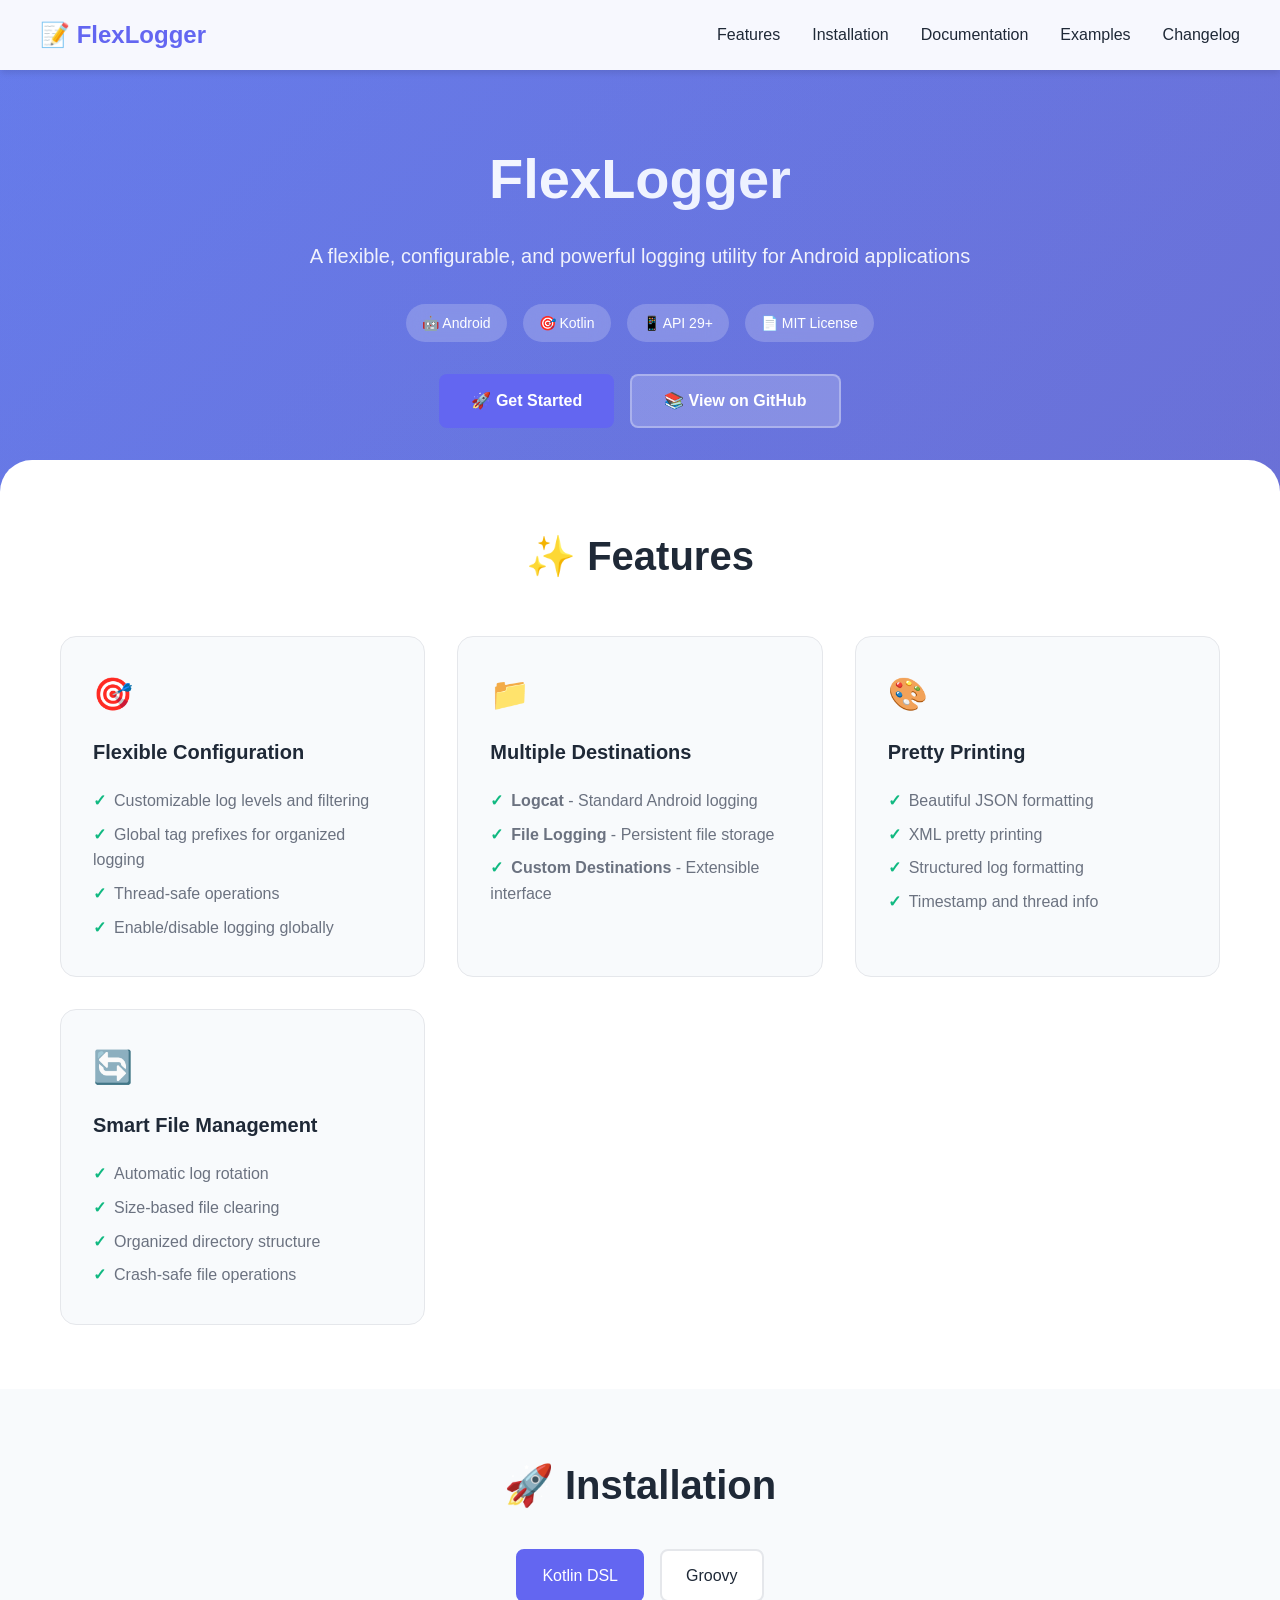
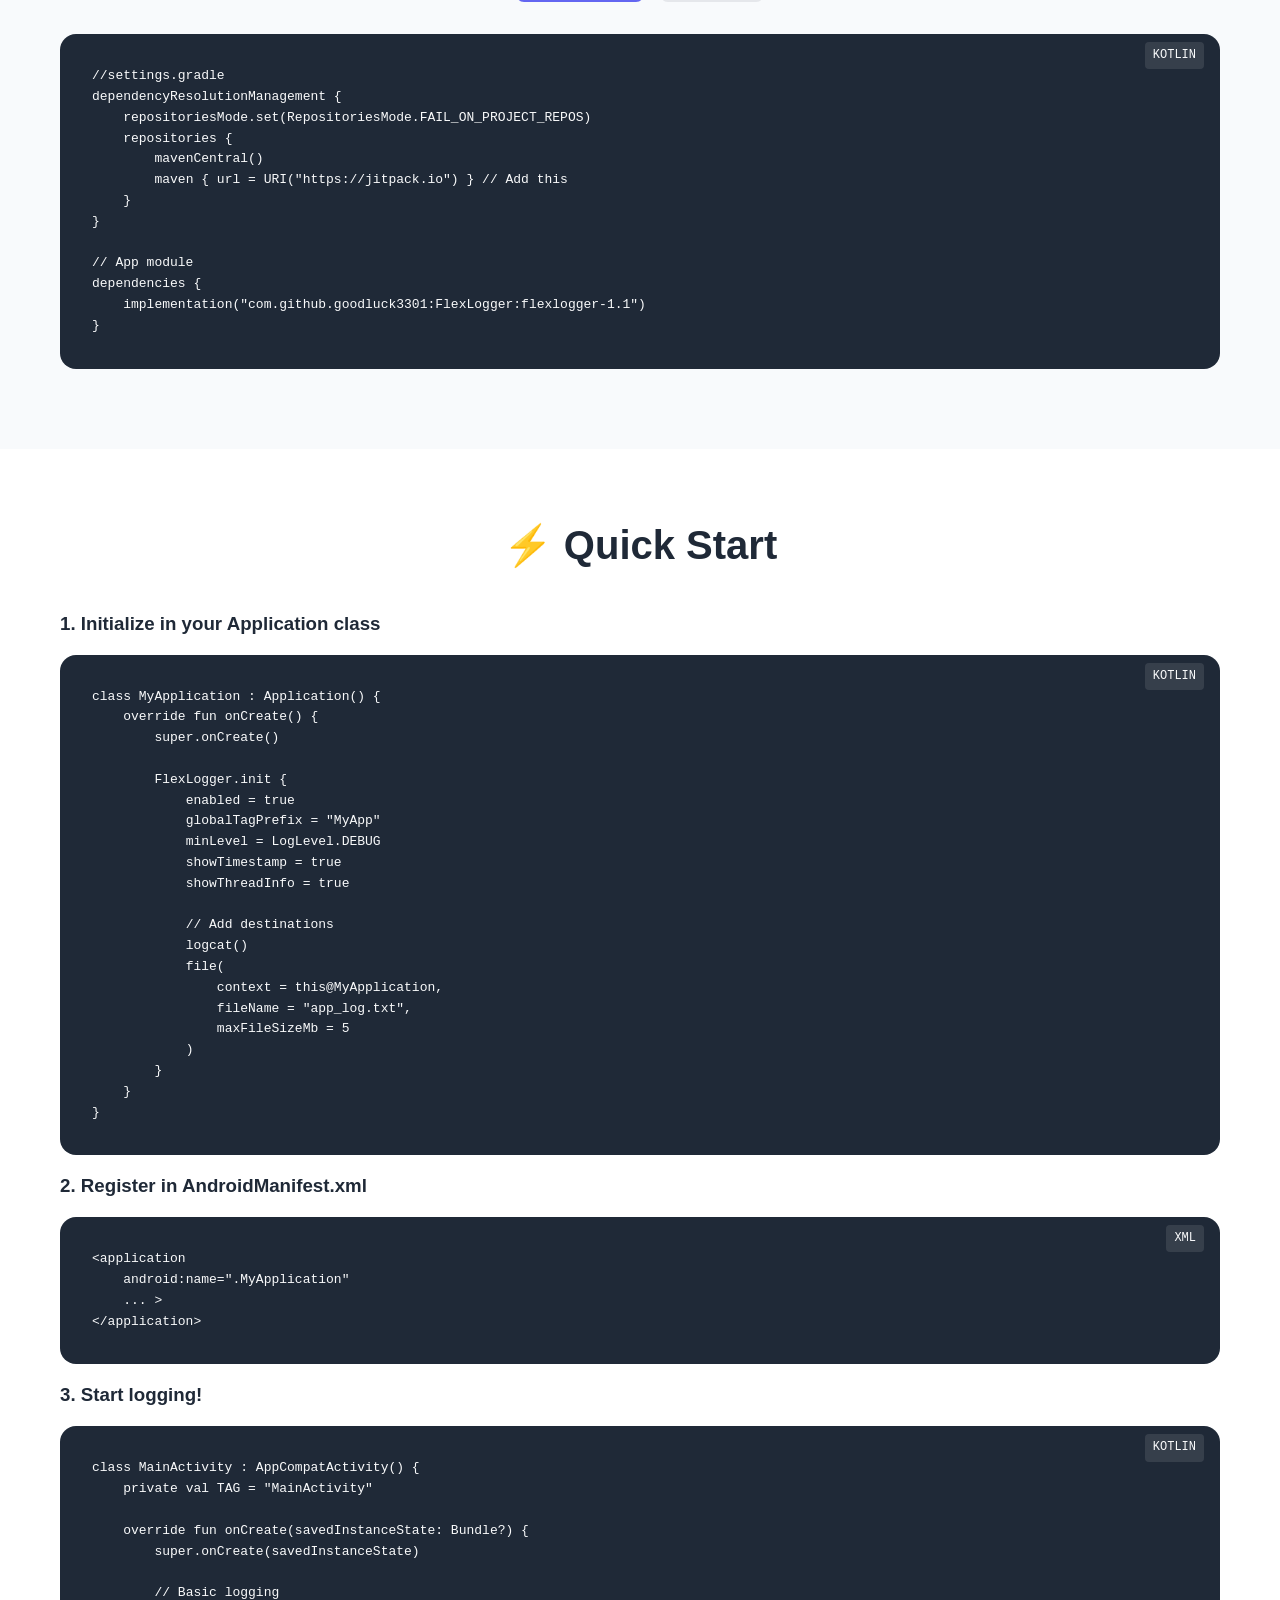
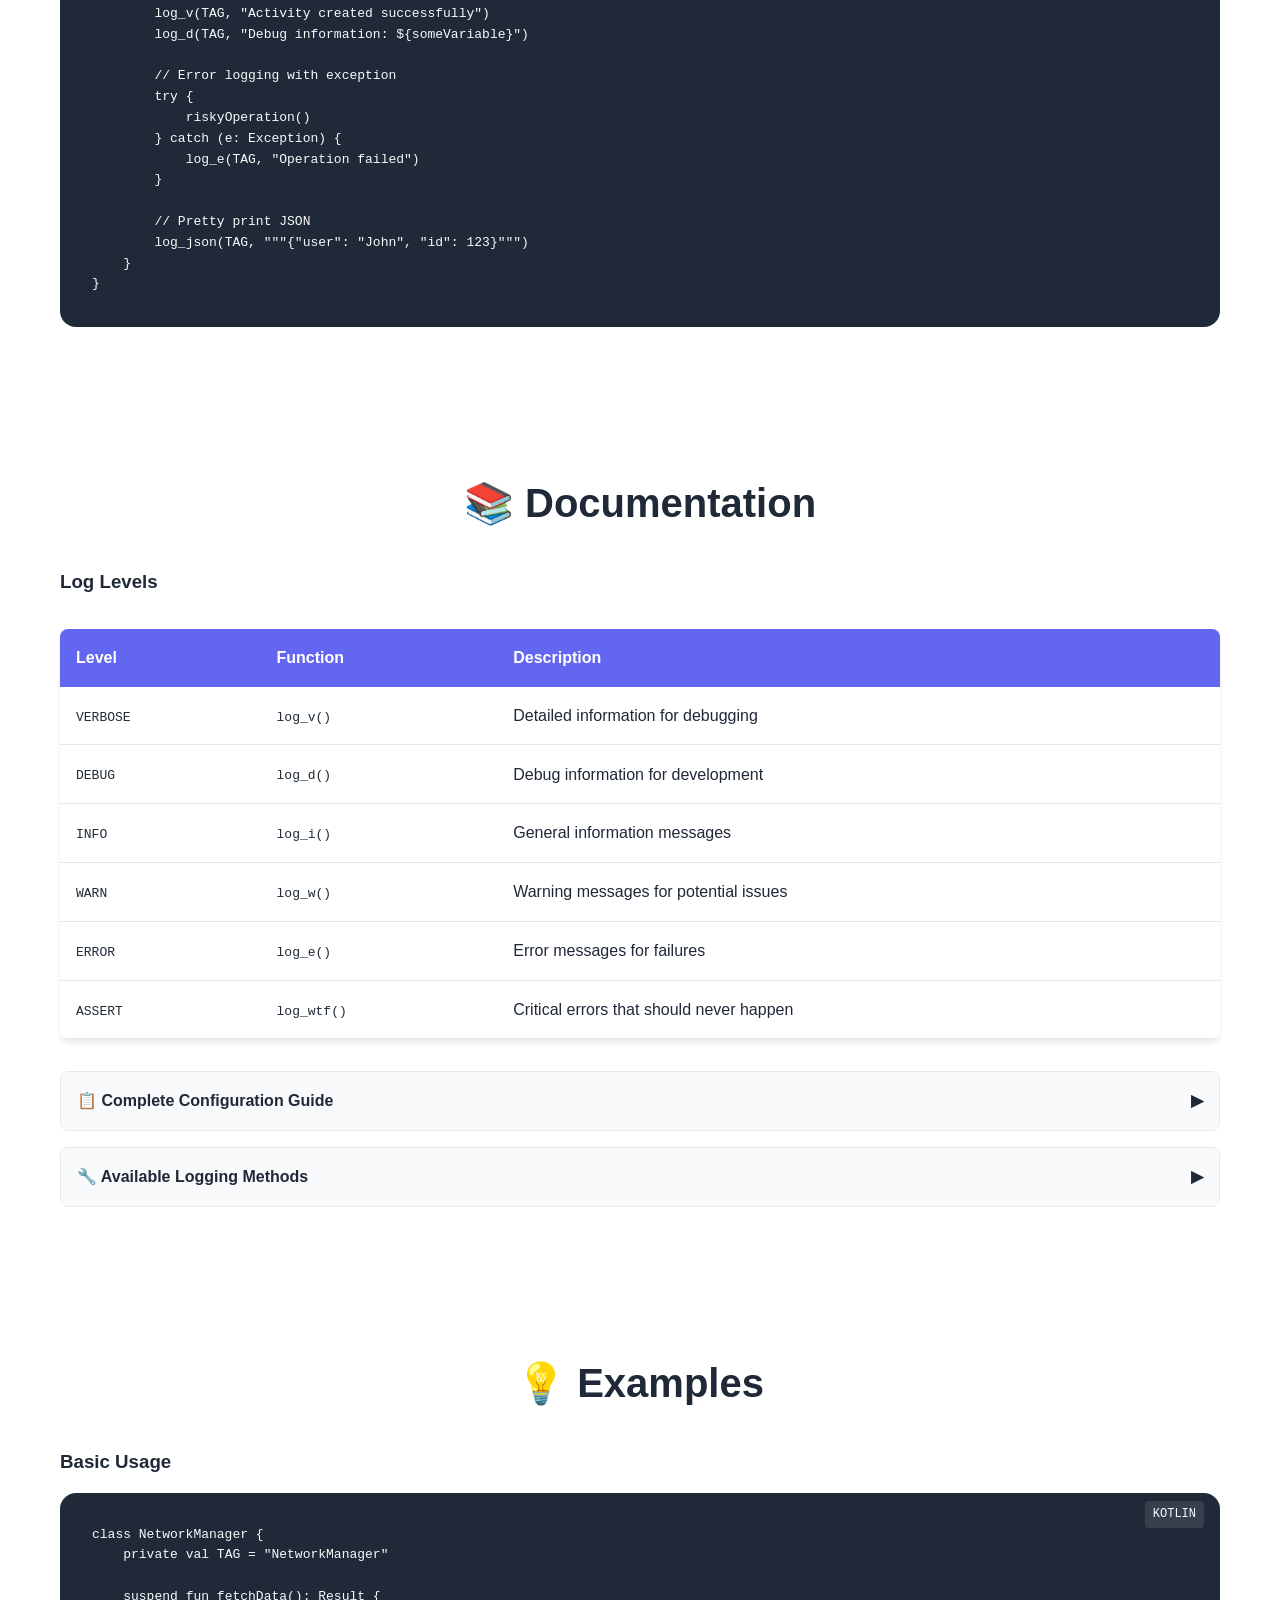
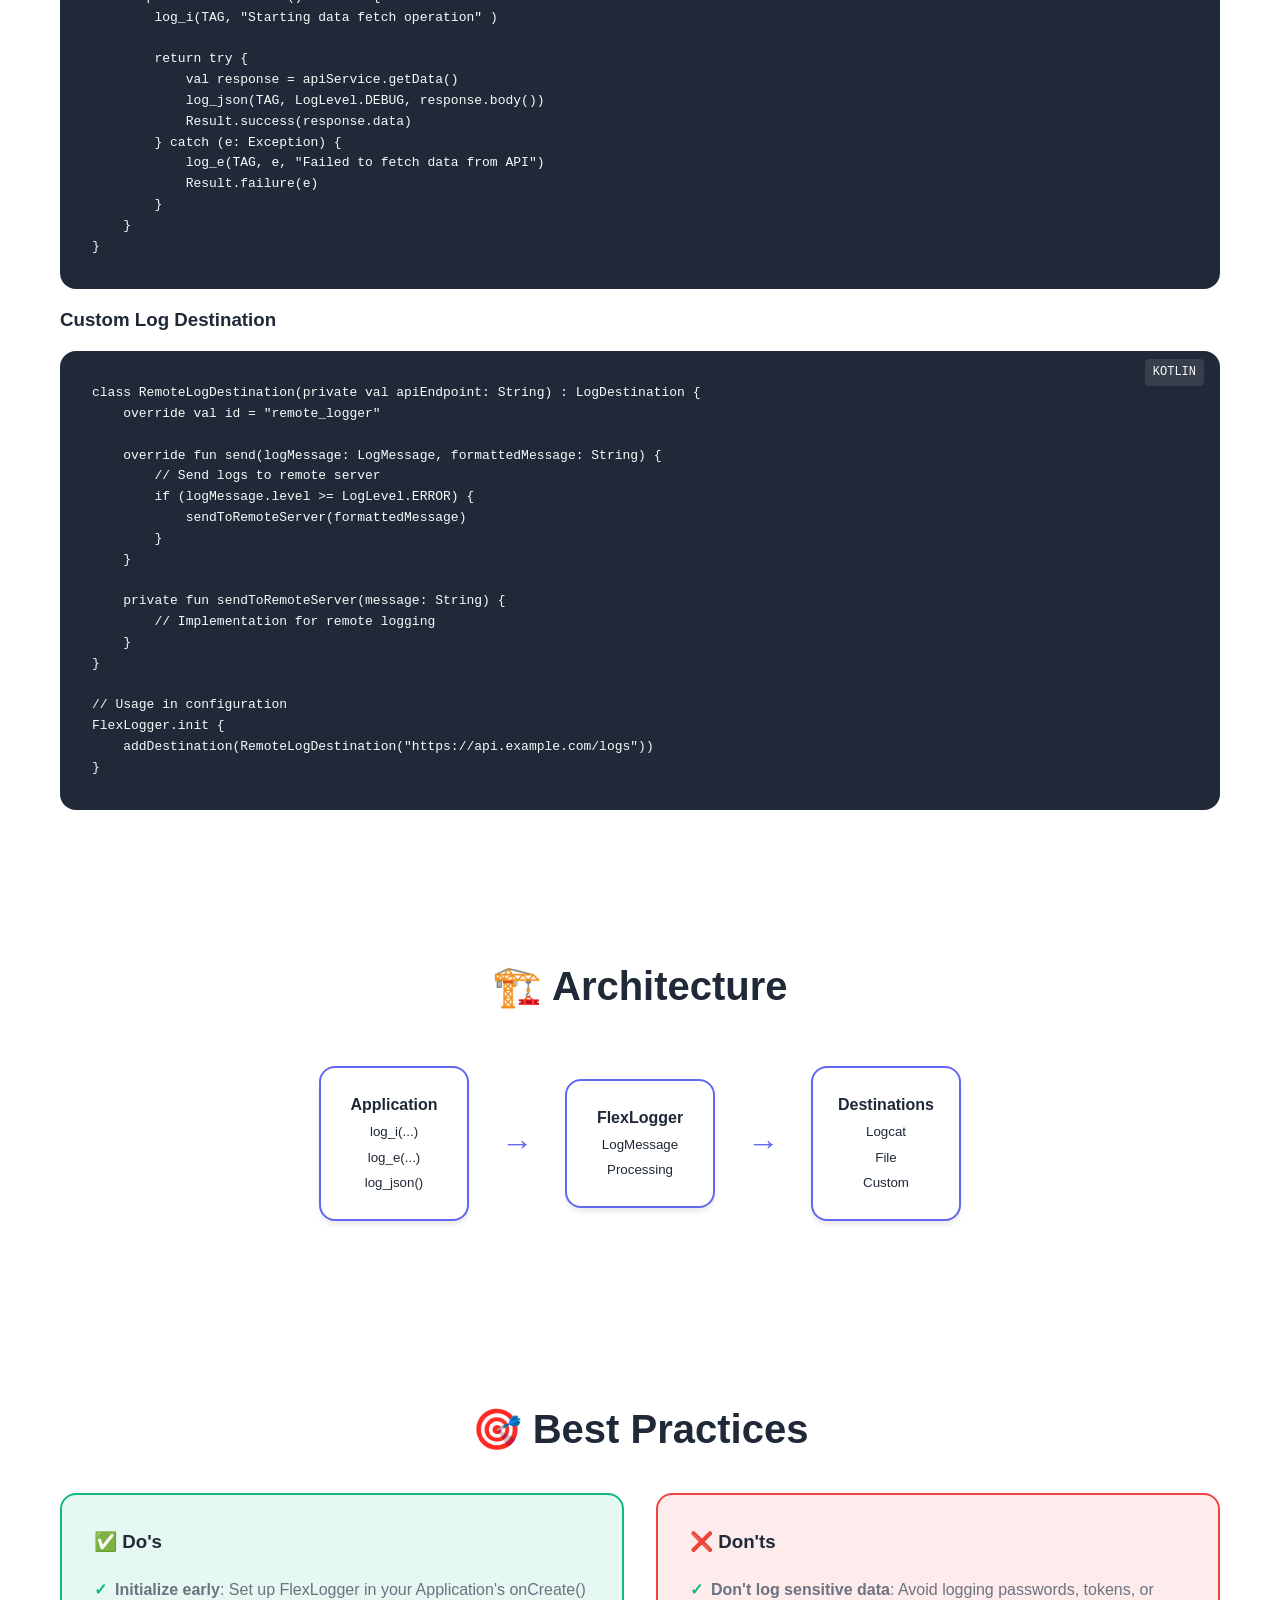
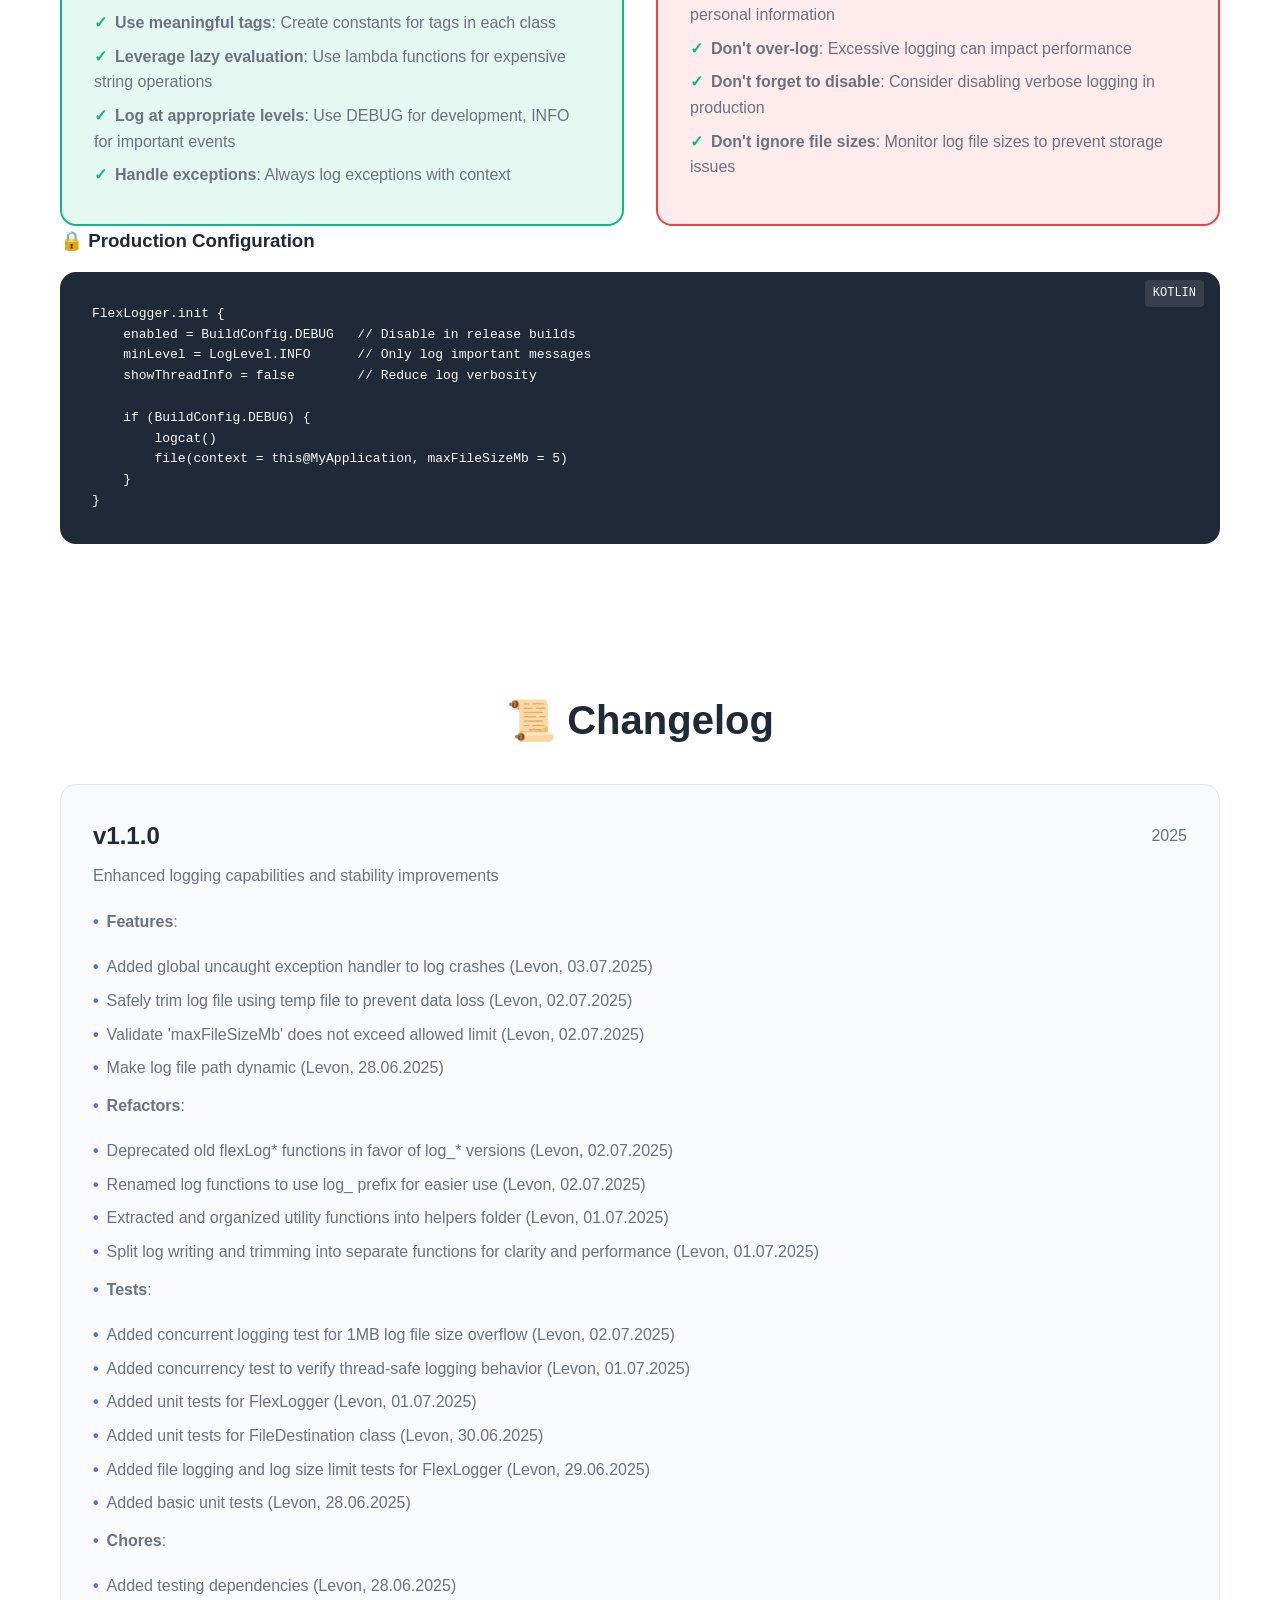
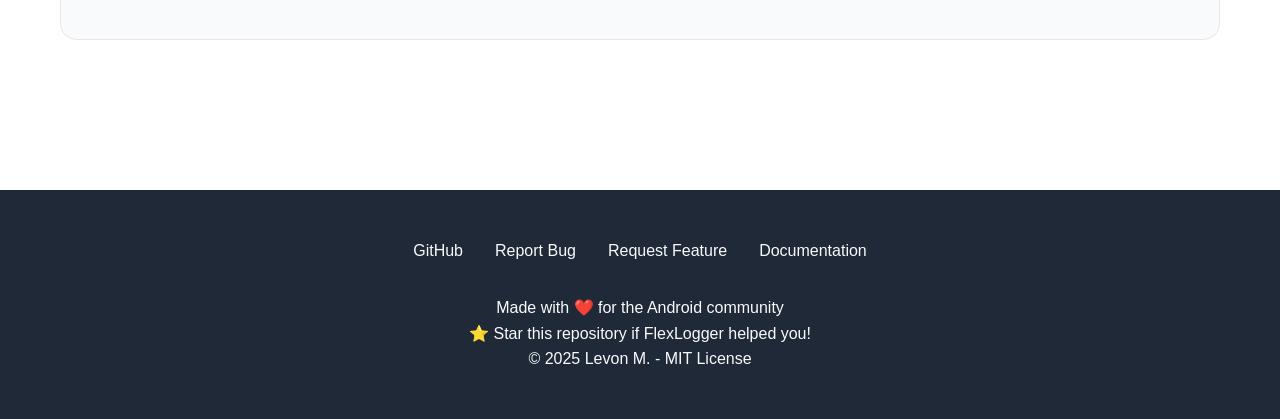
==== commit db887804: "Update flexlogger.html" ====
--- a/flexlogger.html
+++ b/flexlogger.html
@@ -999,7 +999,7 @@
                 <div class="code-block" data-lang="kotlin">
                     <pre>
 FlexLogger.init {
-    enabled = !BuildConfig.DEBUG // Disable in release builds
+    enabled = BuildConfig.DEBUG   // Disable in release builds
     minLevel = LogLevel.INFO      // Only log important messages
     showThreadInfo = false        // Reduce log verbosity
     
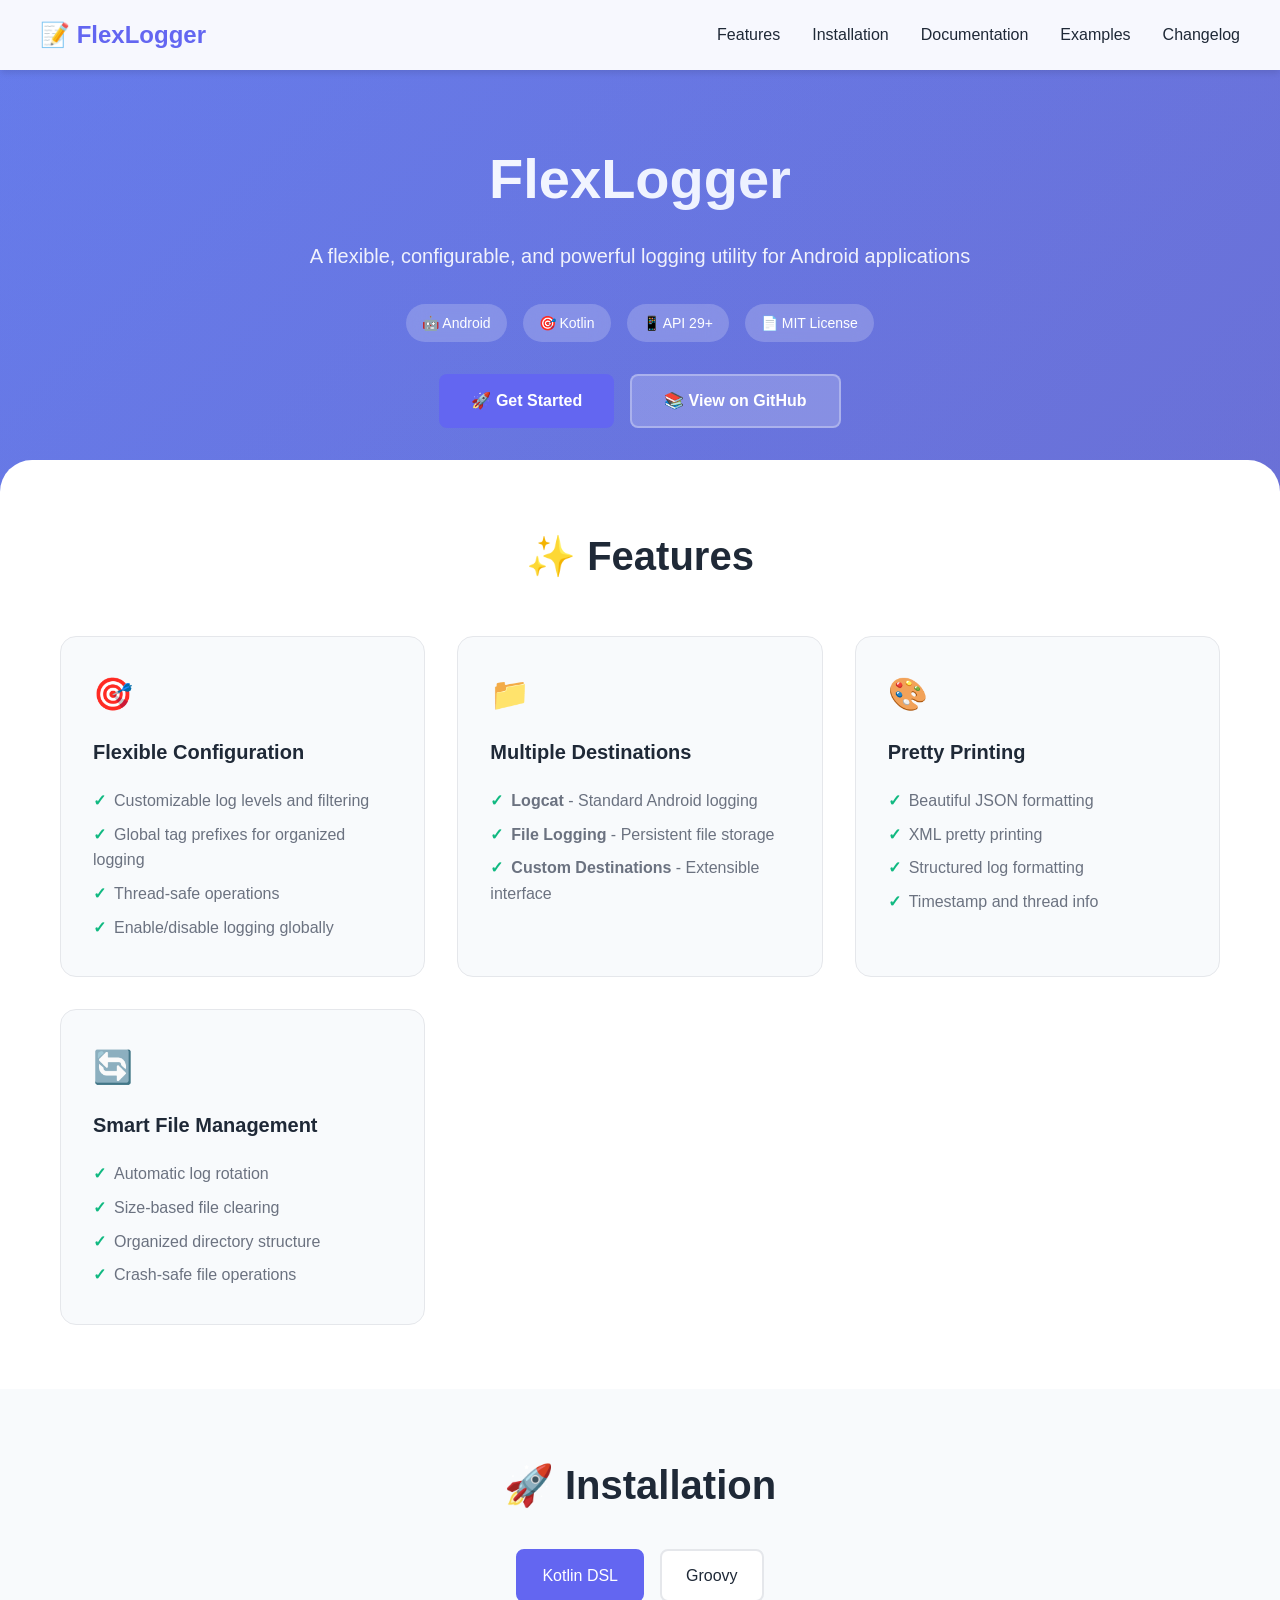
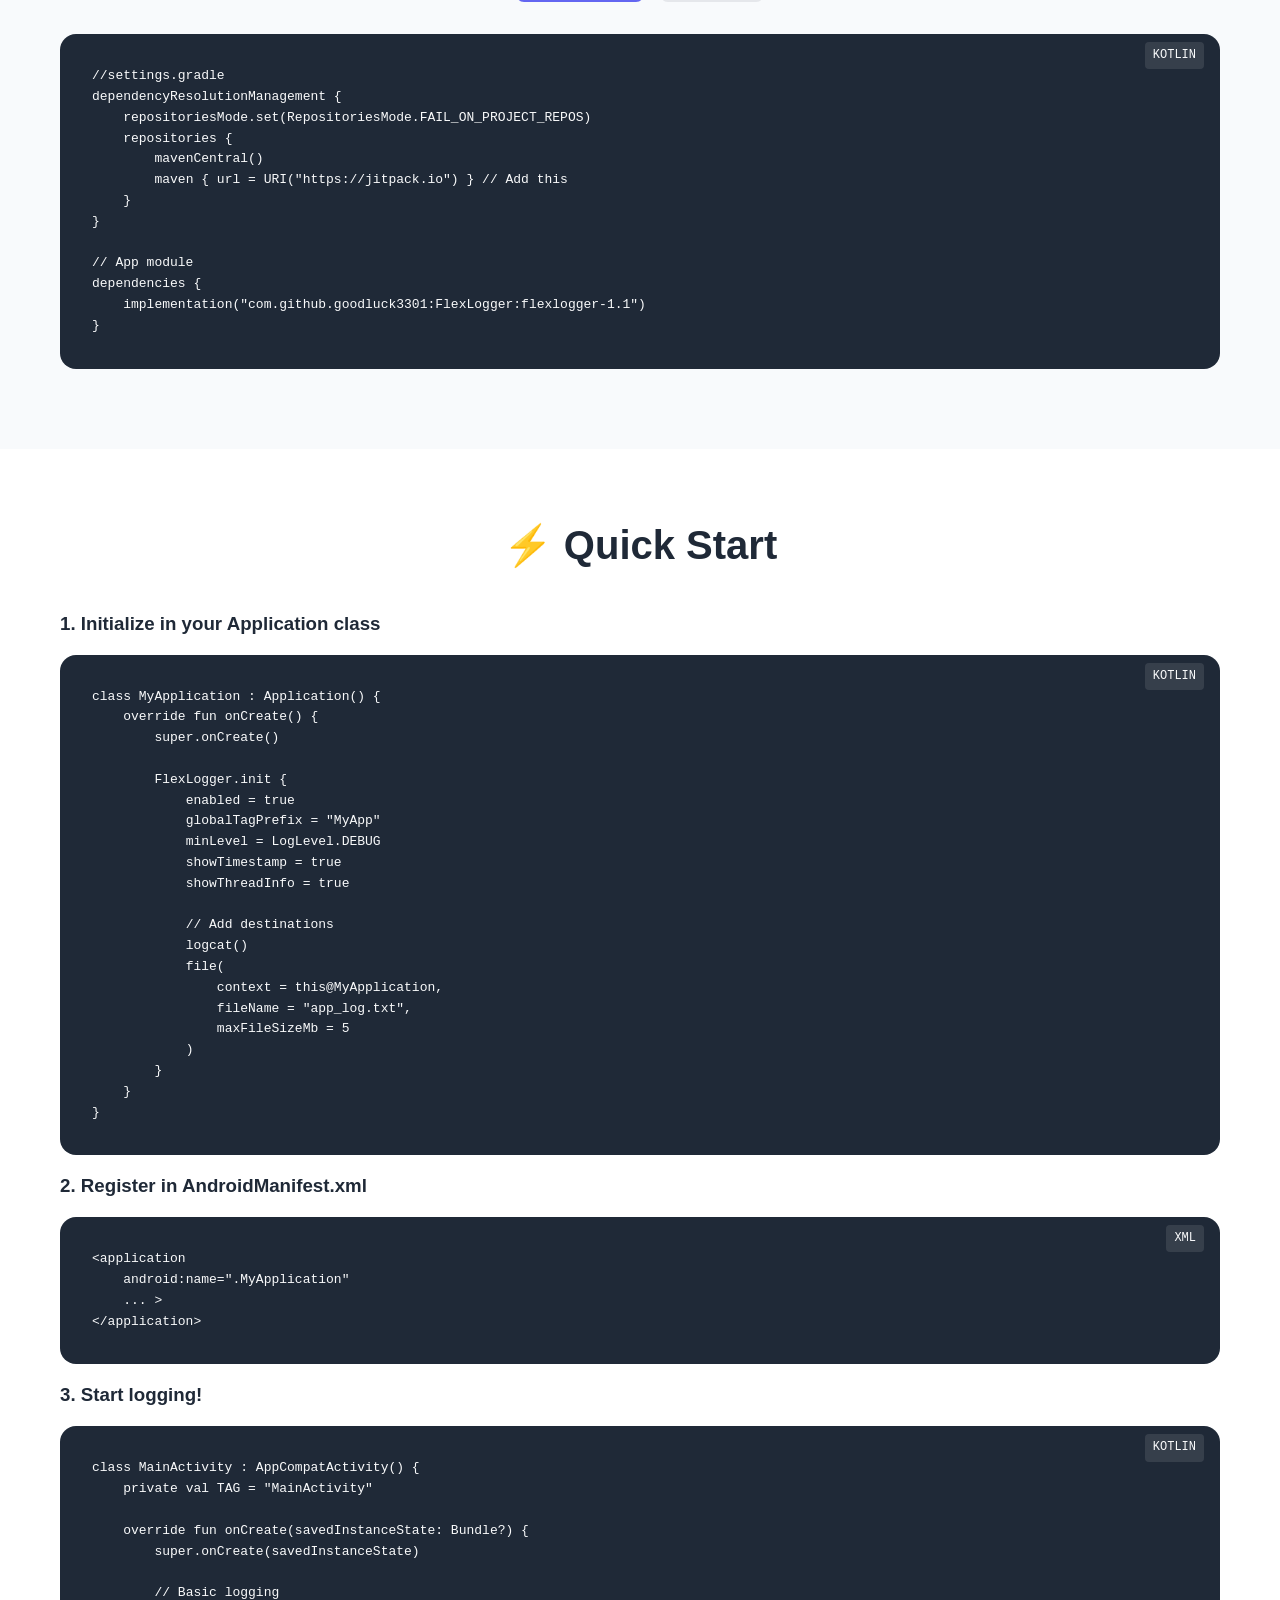
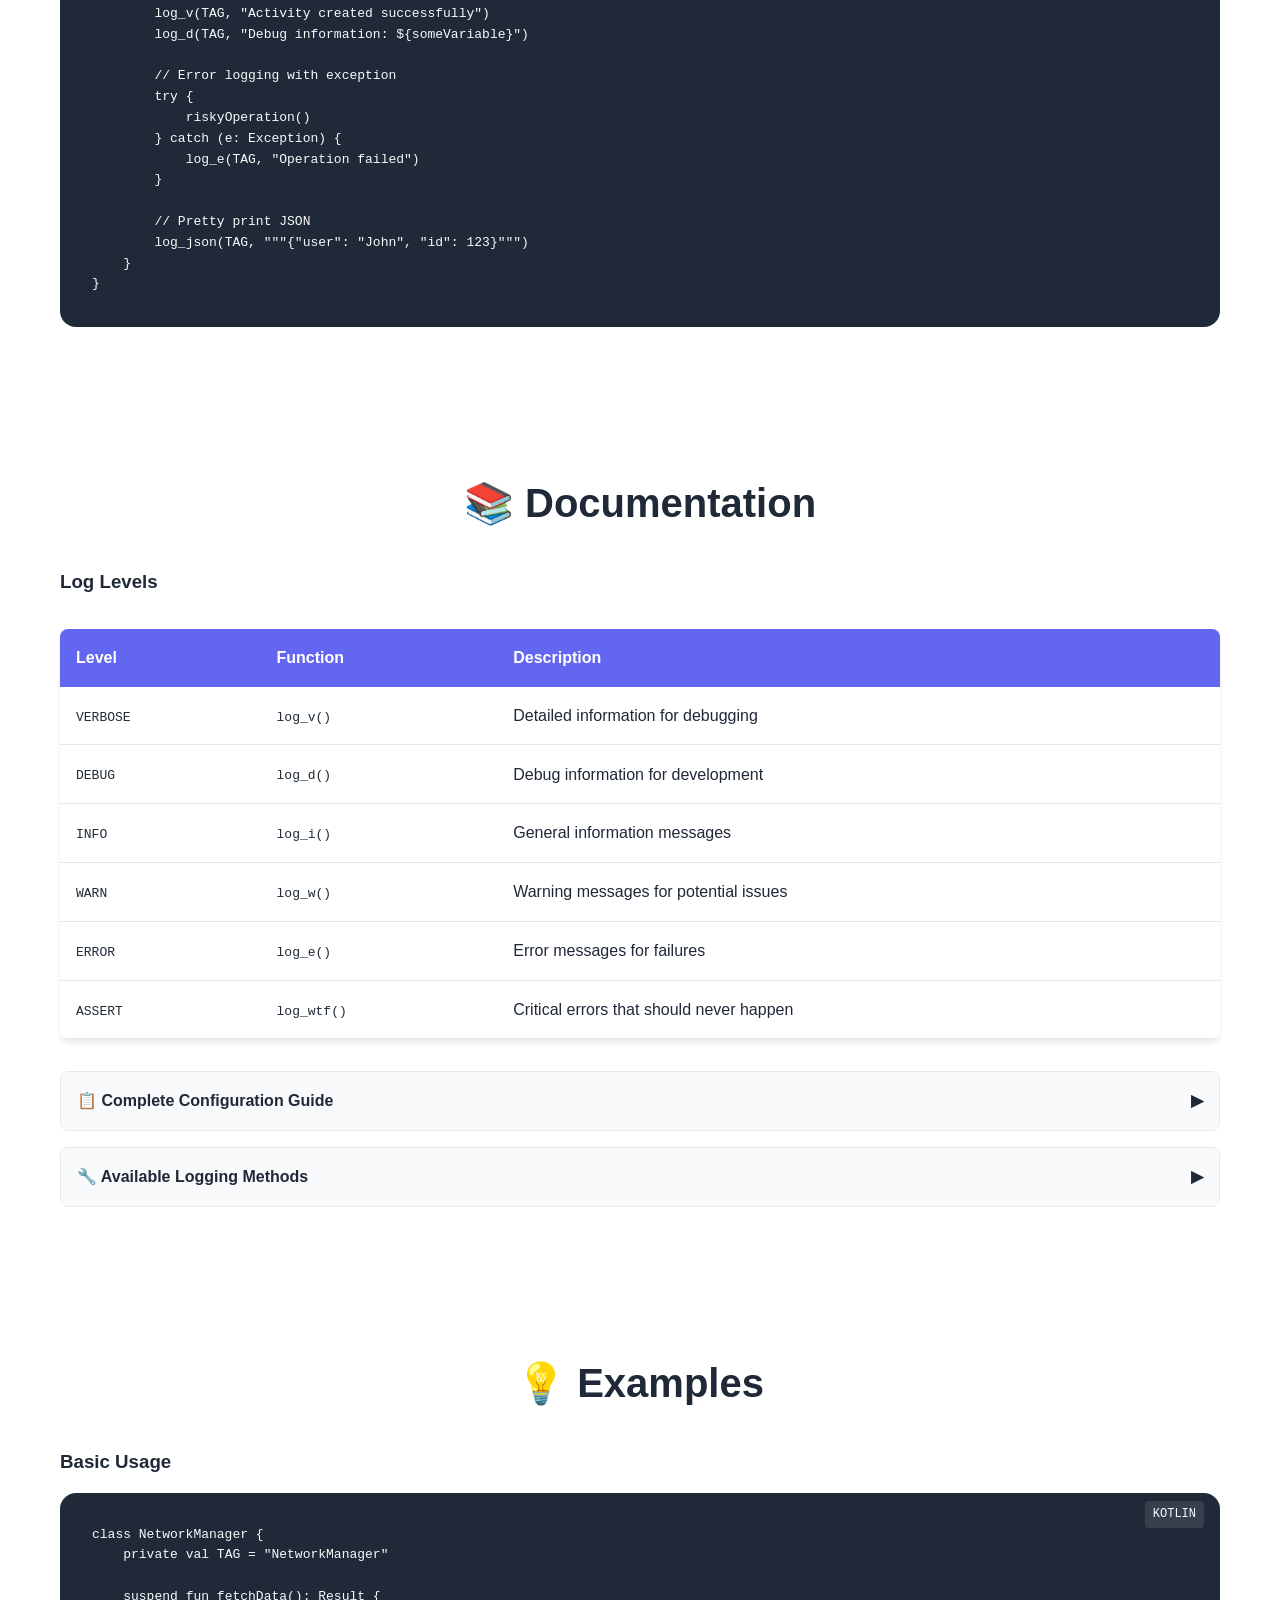
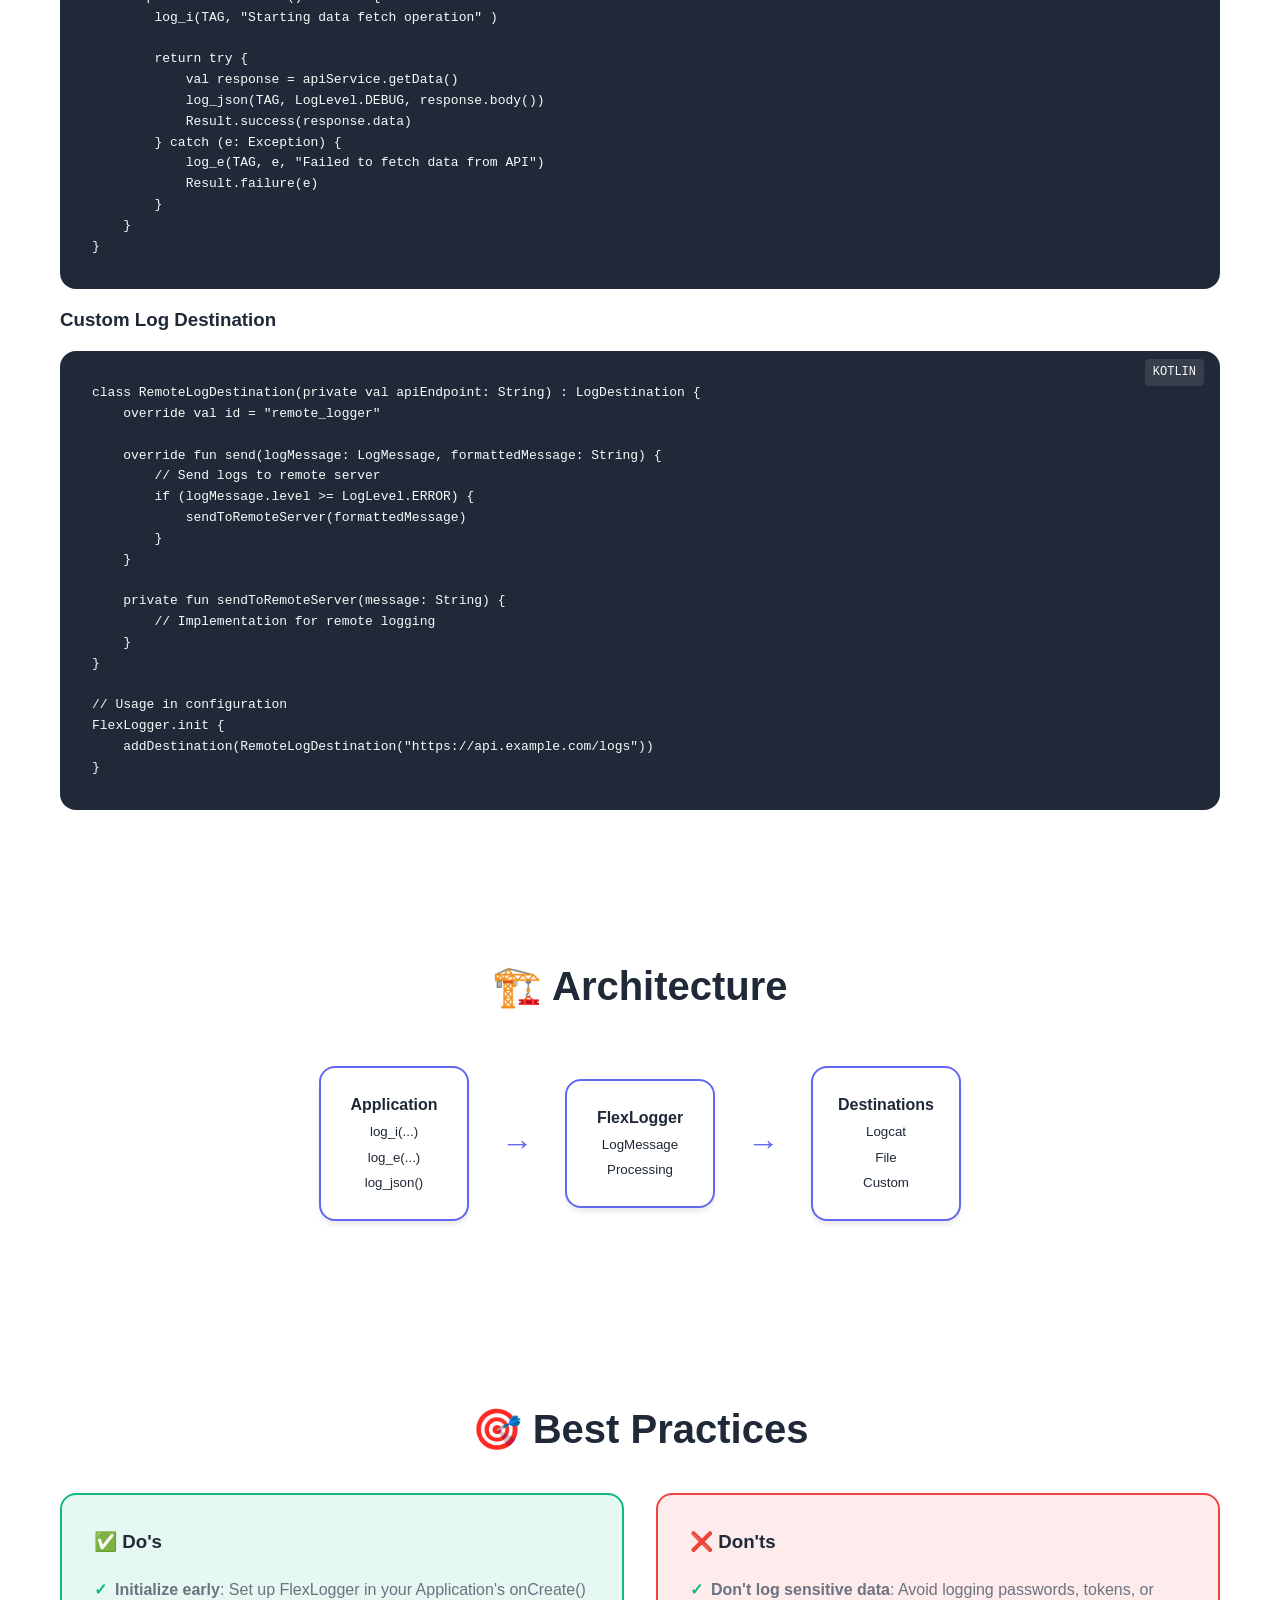
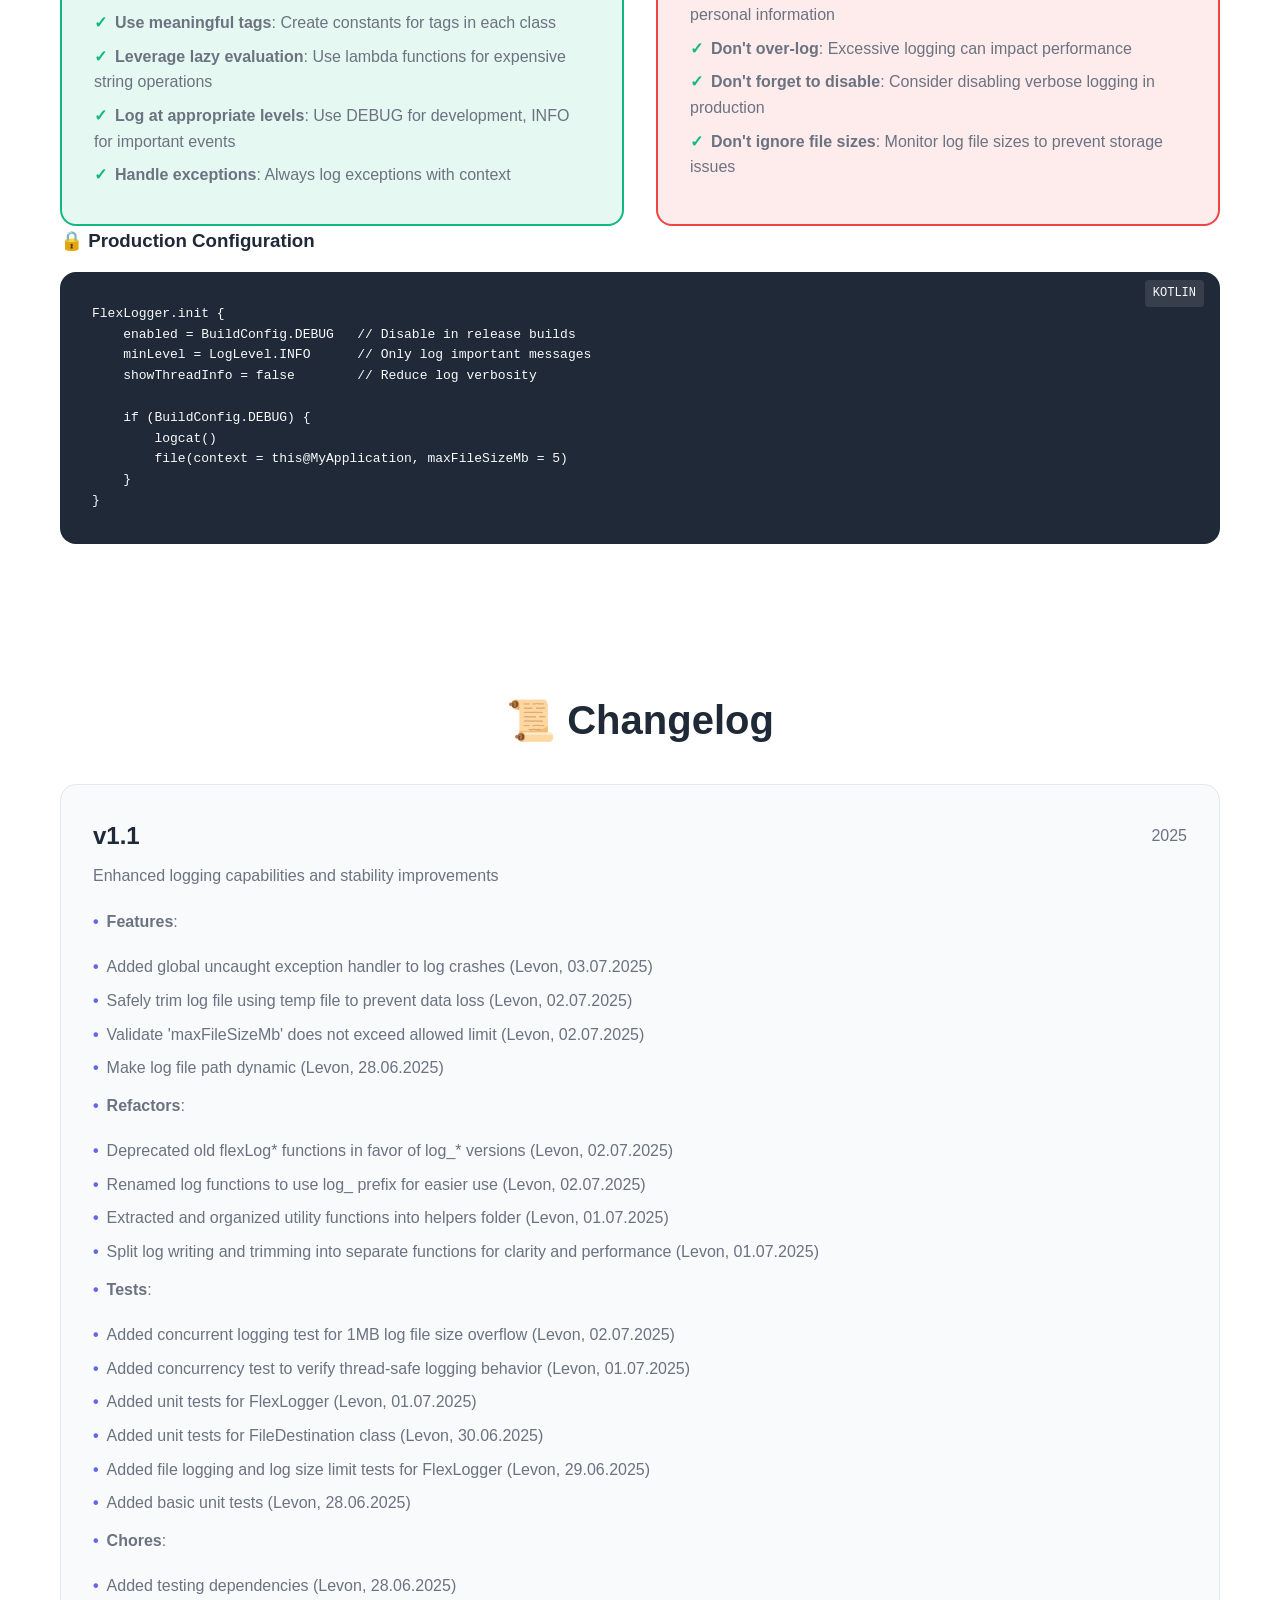
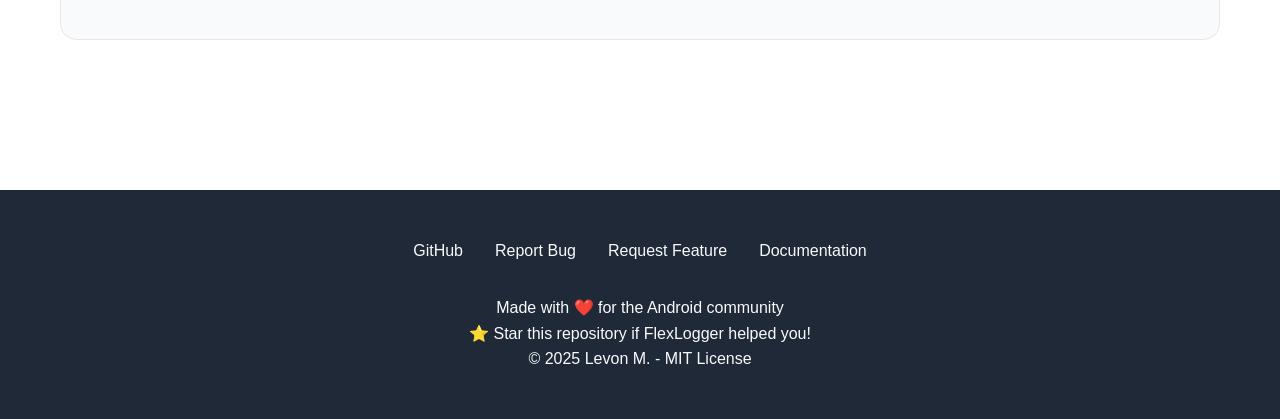
==== commit 0bea5b47: "Update flexlogger.html" ====
--- a/flexlogger.html
+++ b/flexlogger.html
@@ -1018,7 +1018,7 @@
                 <h2>📜 Changelog</h2>
                 <div class="changelog-grid">
                     <div class="changelog-entry">
-                        <h3>v1.1.0 <span class="changelog-date">2025</span></h3>
+                        <h3>v1.1 <span class="changelog-date">2025</span></h3>
                         <p class="changelog-description">Enhanced logging capabilities and stability improvements</p>
                         <ul class="feature-list">
                             <li><strong>Features</strong>:
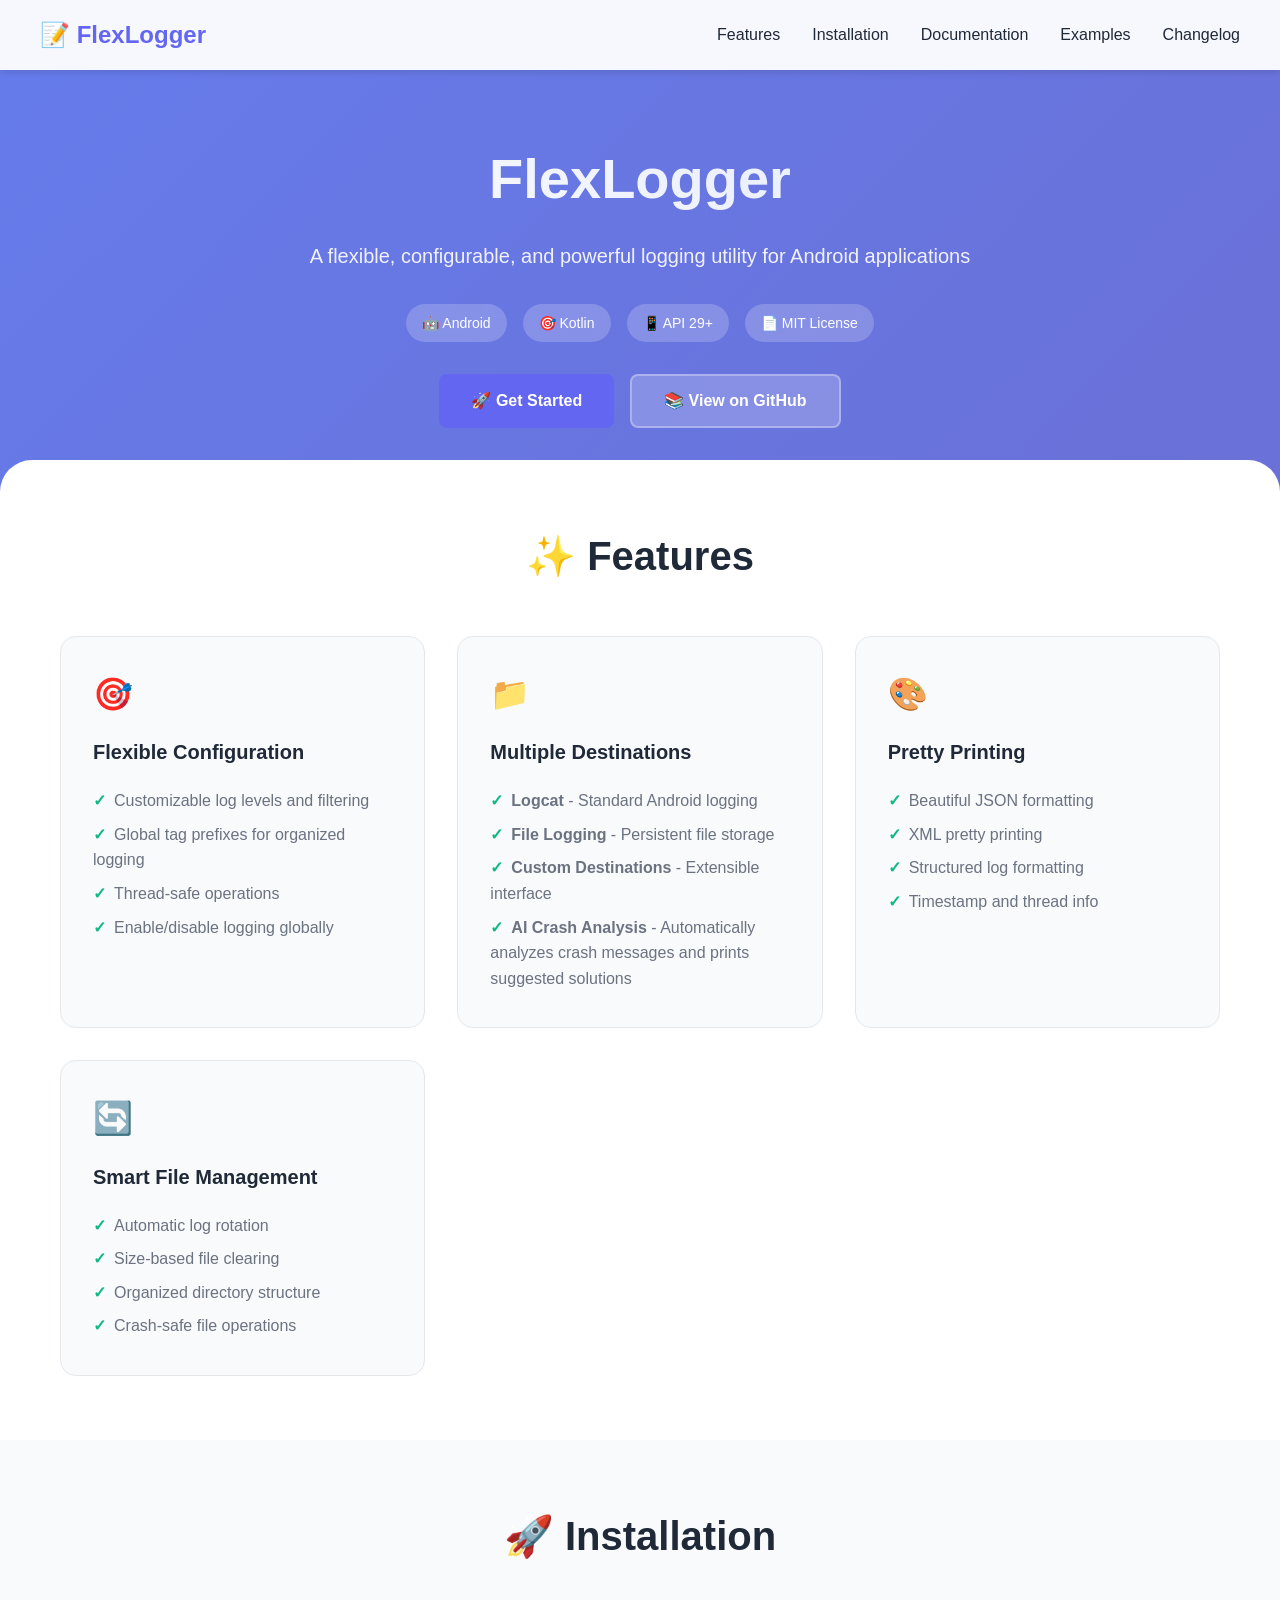
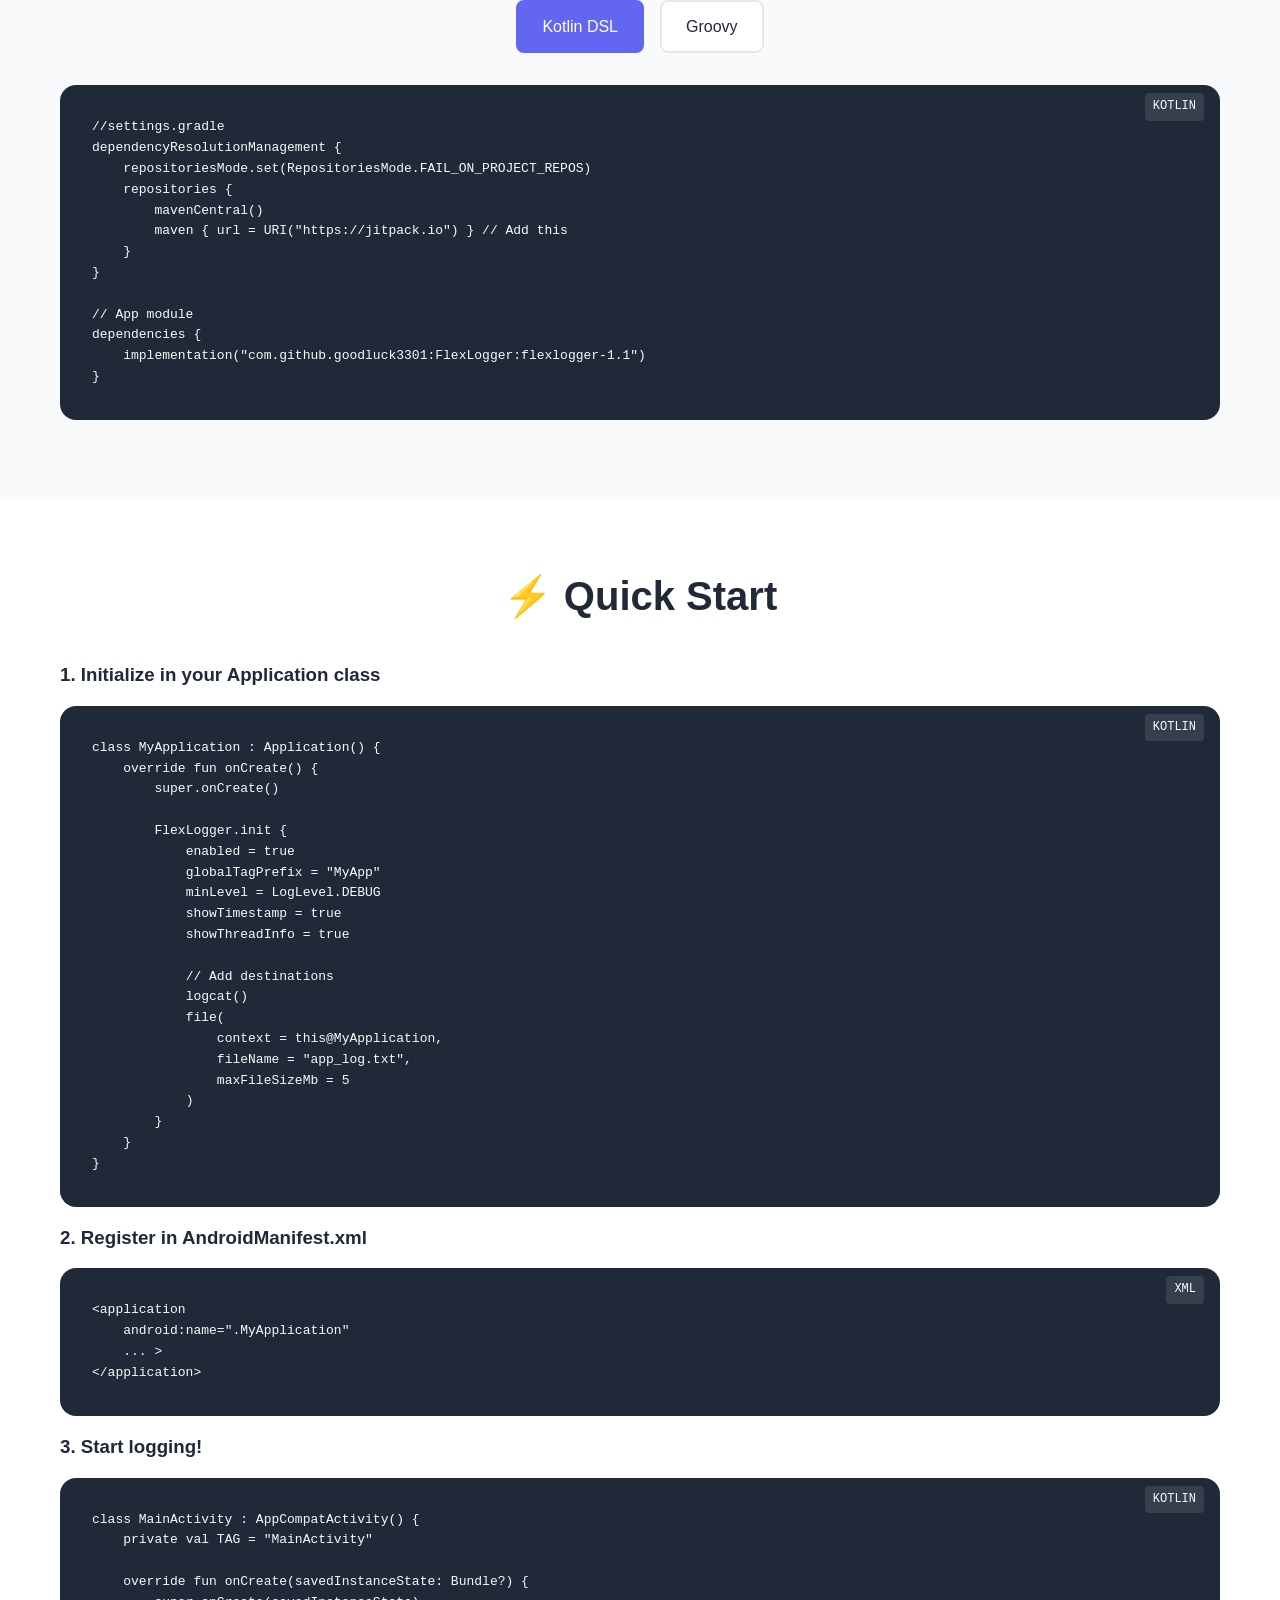
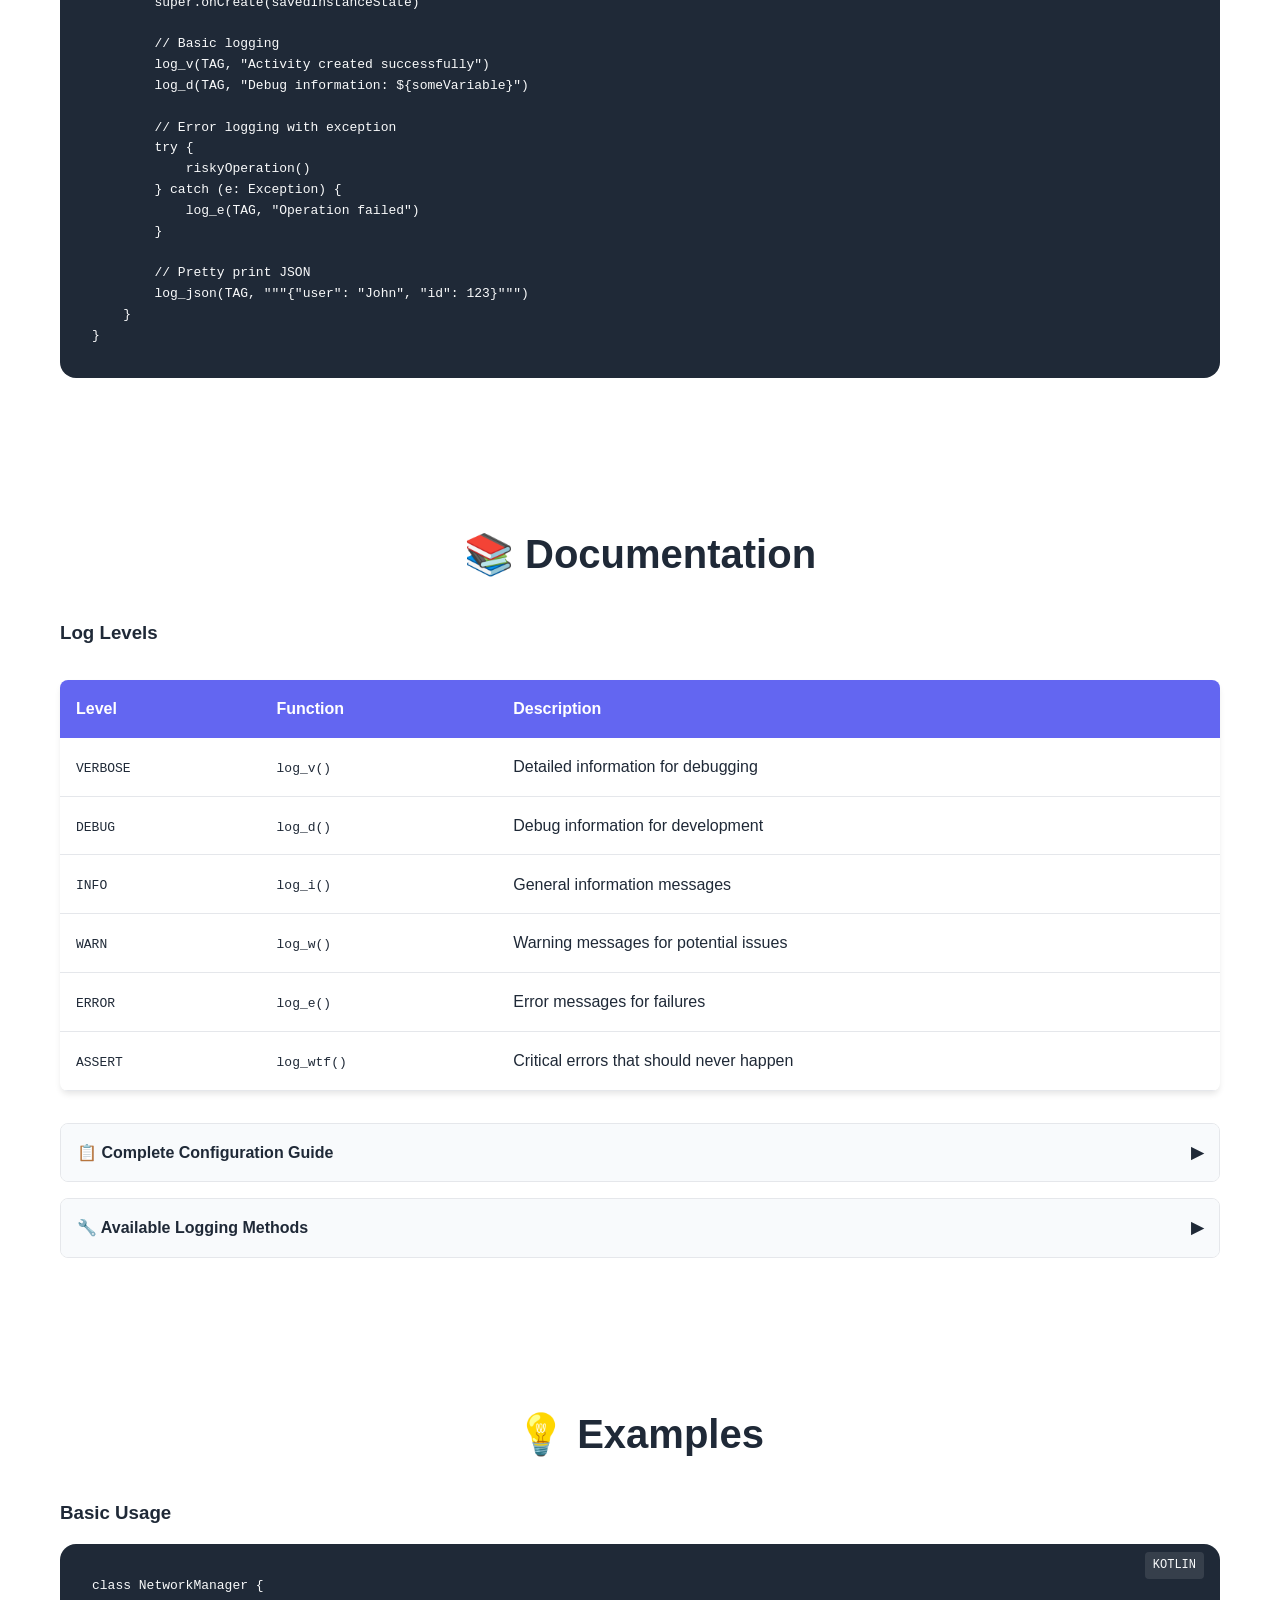
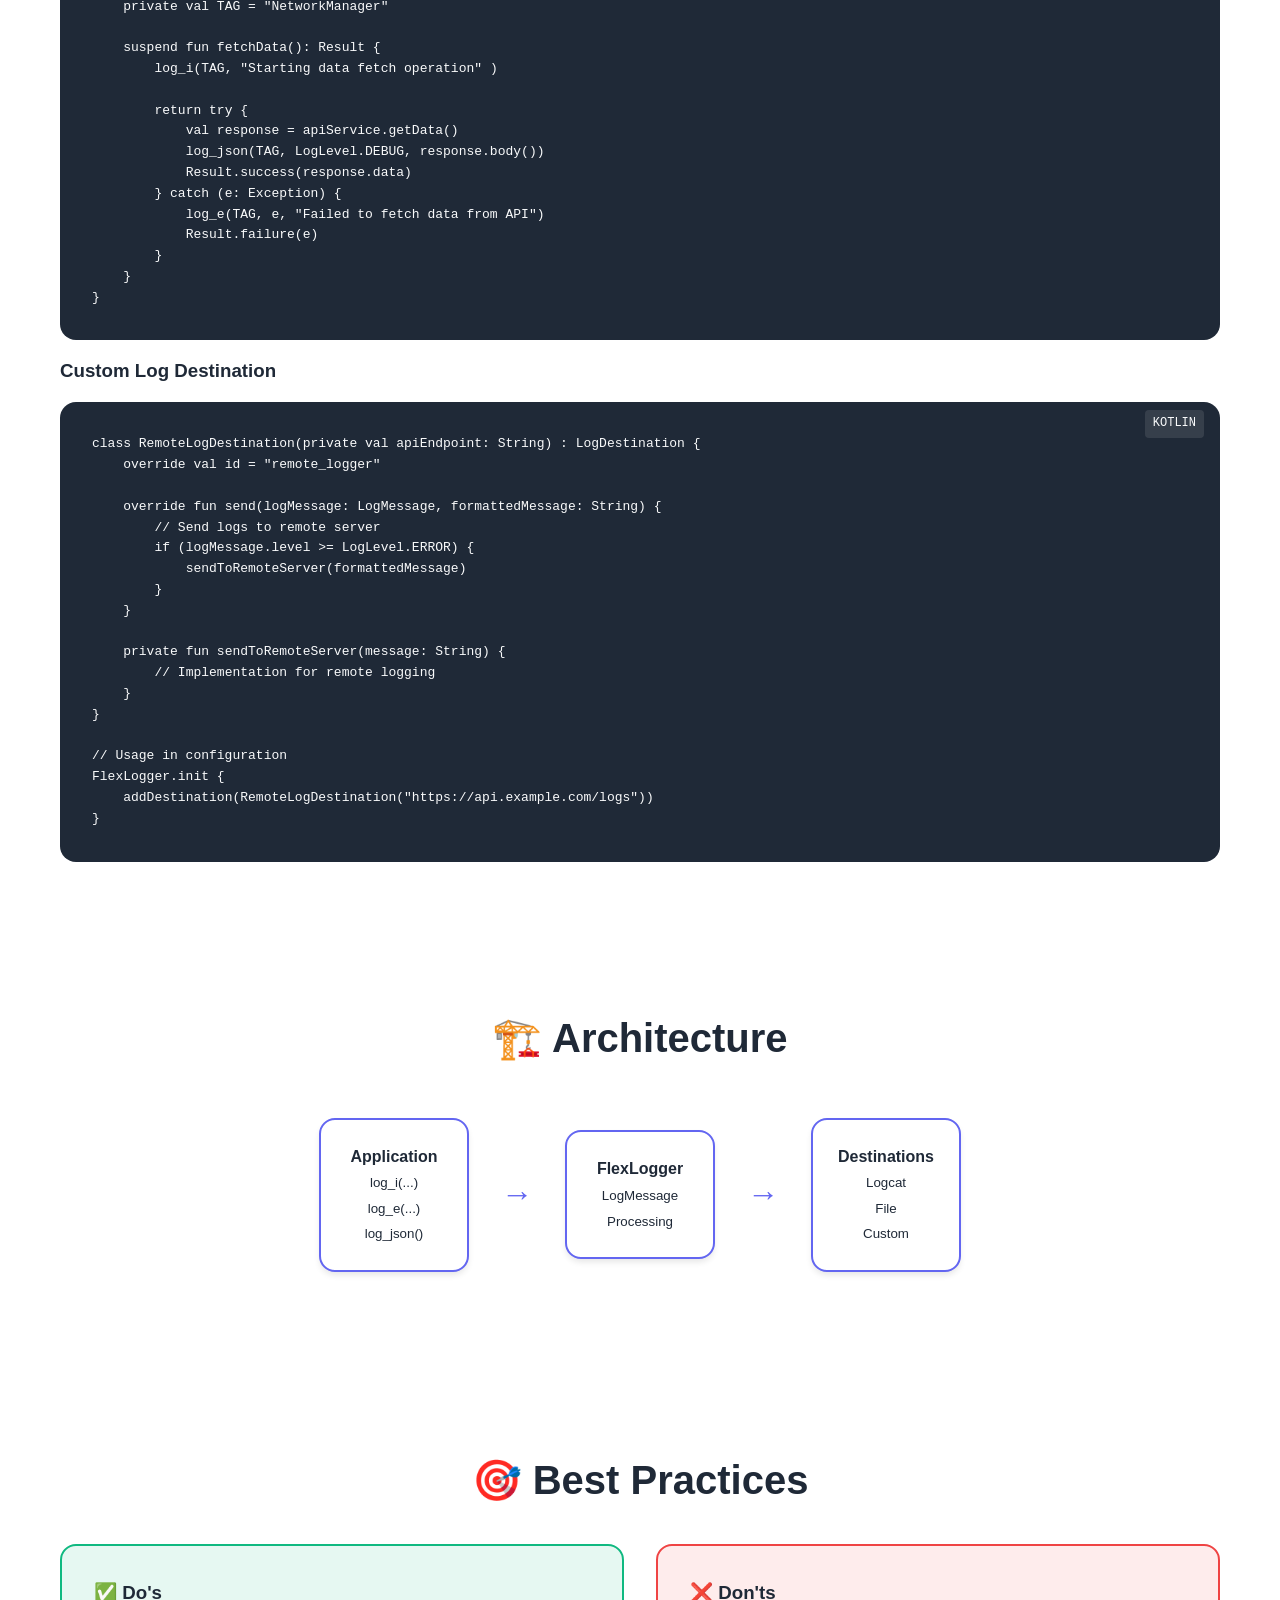
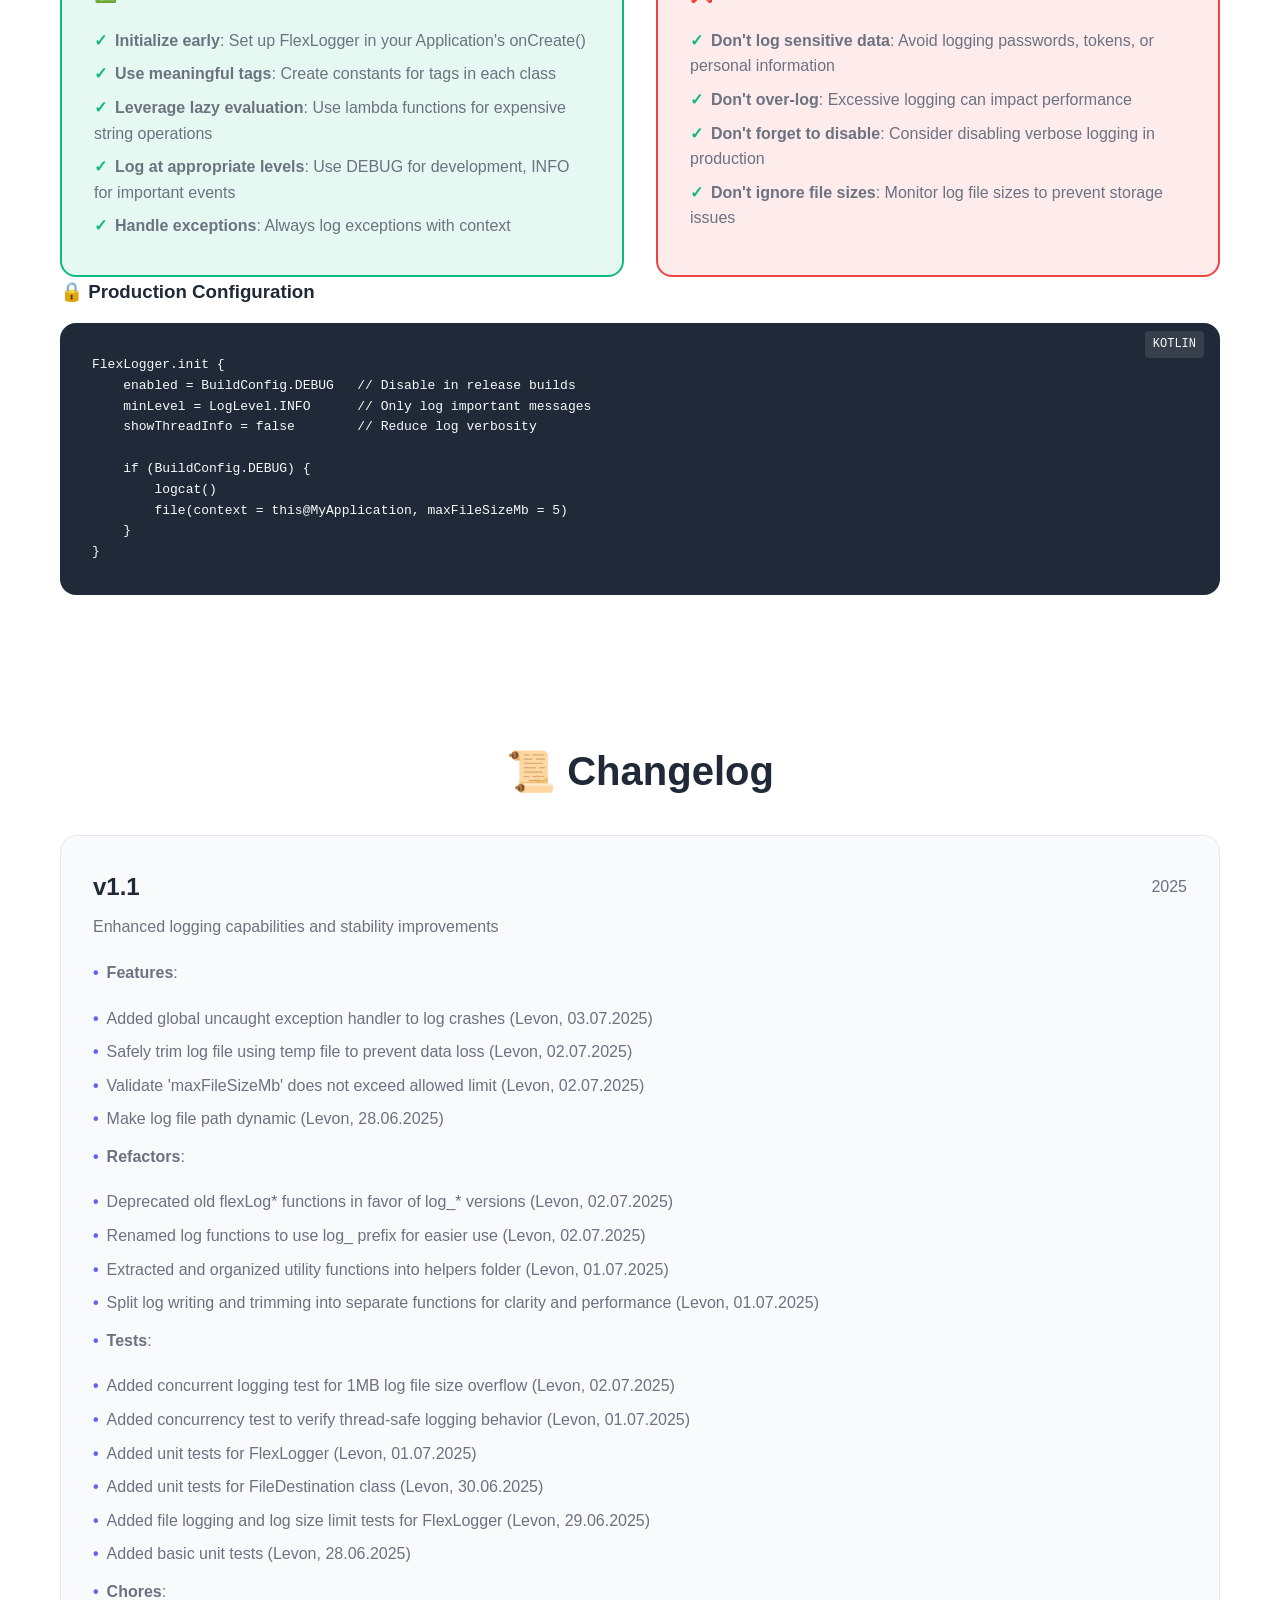
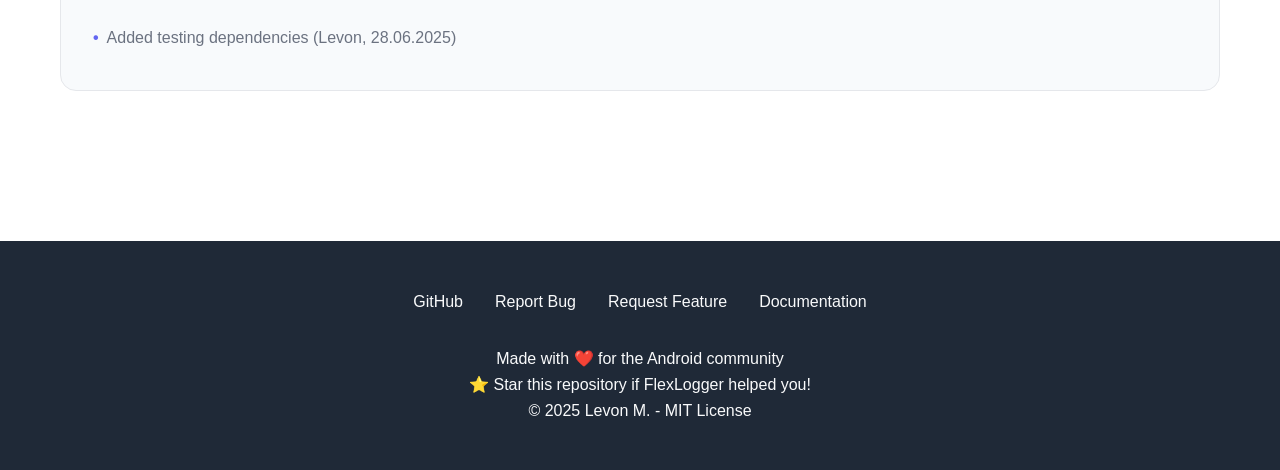
==== commit 198a10c5: "Add AI Crash Analysis feature to feature list" ====
--- a/flexlogger.html
+++ b/flexlogger.html
@@ -620,6 +620,8 @@
                             <li><strong>Logcat</strong> - Standard Android logging</li>
                             <li><strong>File Logging</strong> - Persistent file storage</li>
                             <li><strong>Custom Destinations</strong> - Extensible interface</li>
+                            <li><strong>AI Crash Analysis</strong> - Automatically analyzes crash messages and prints suggested solutions</li>
+                             
                         </ul>
                     </div>
 
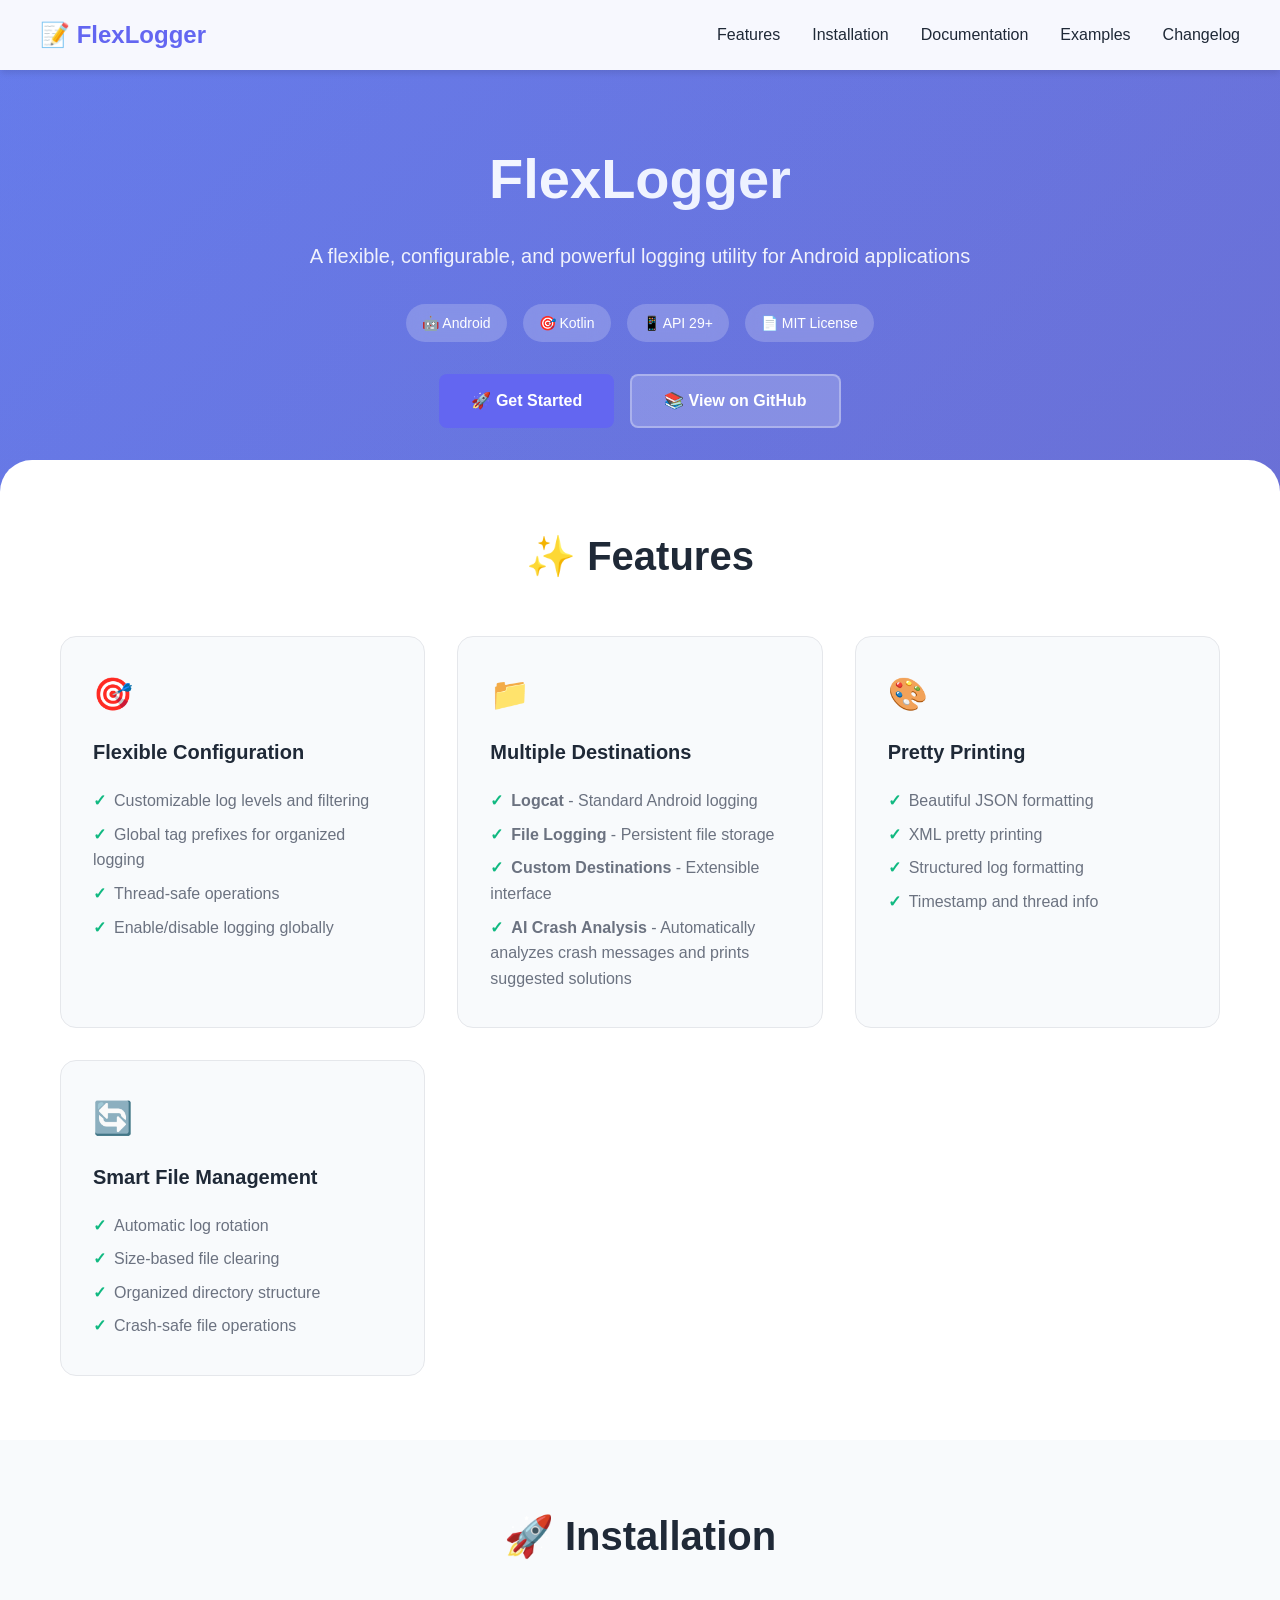
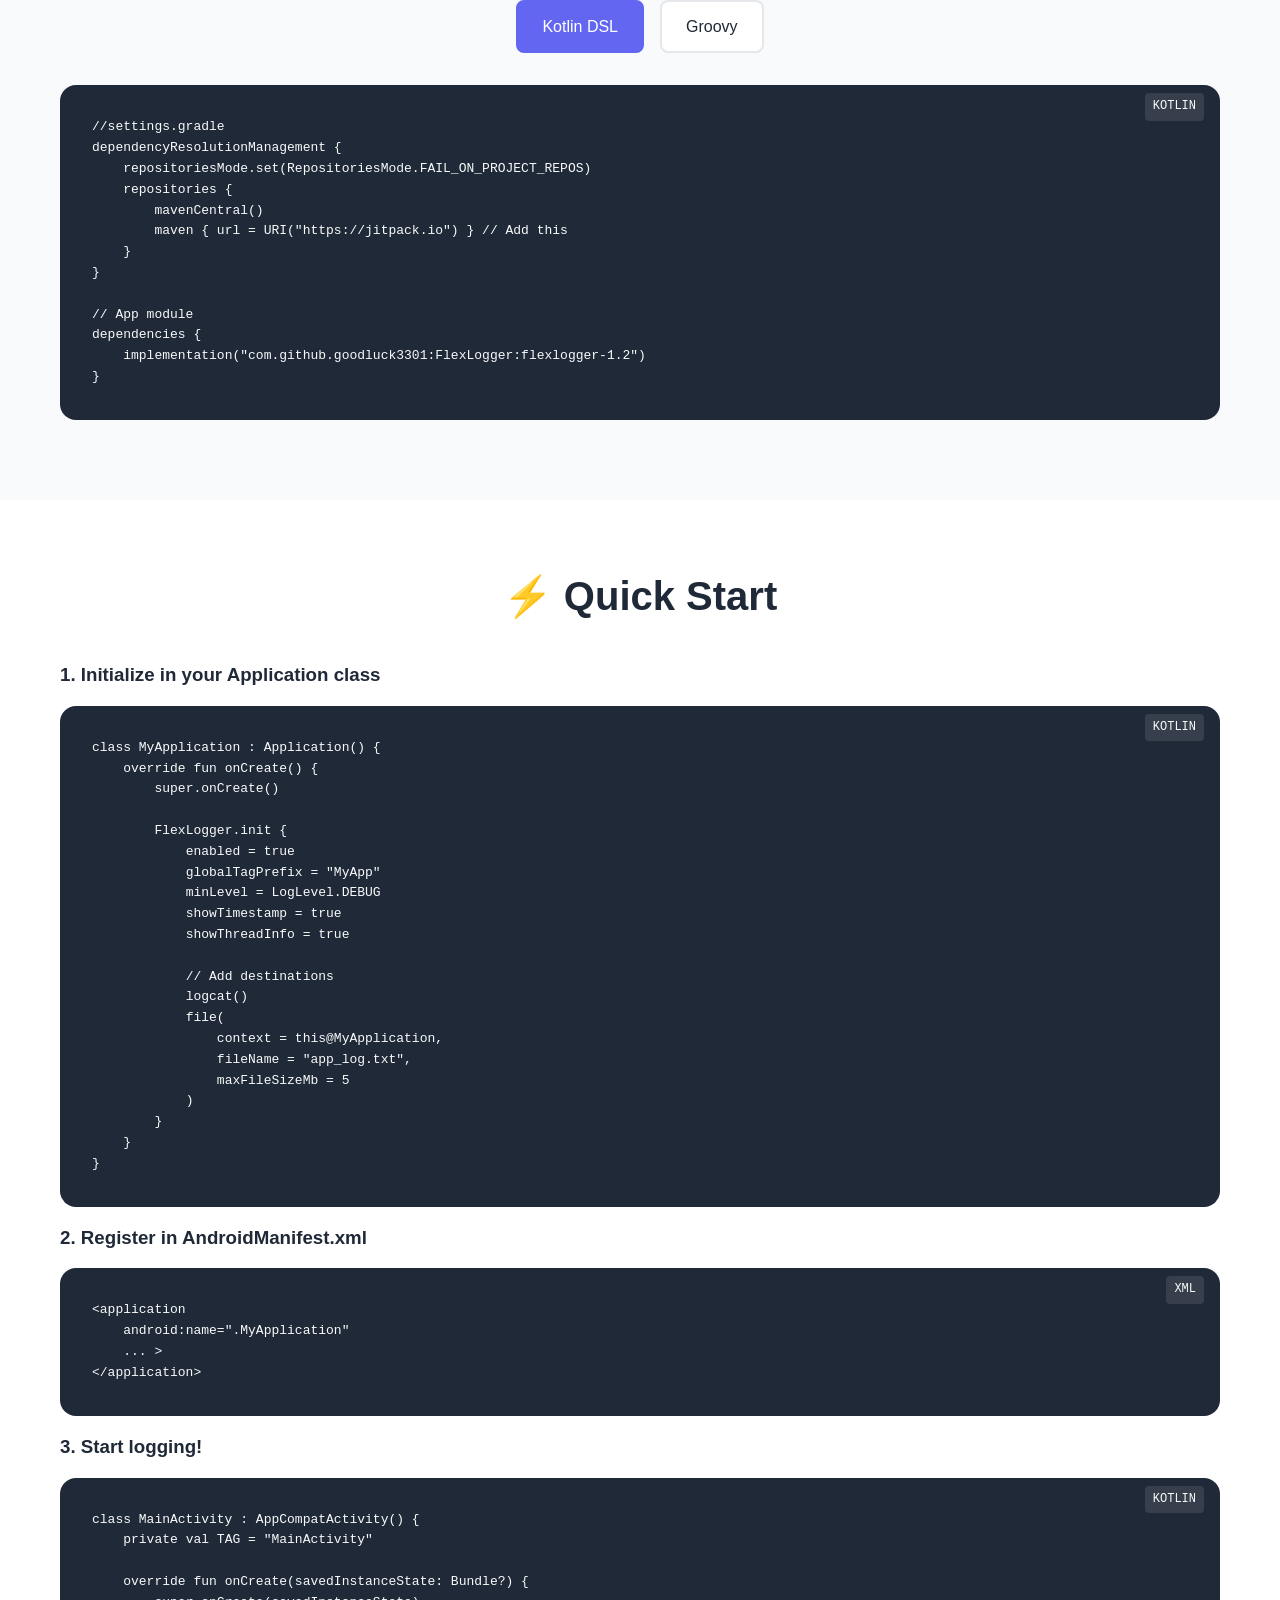
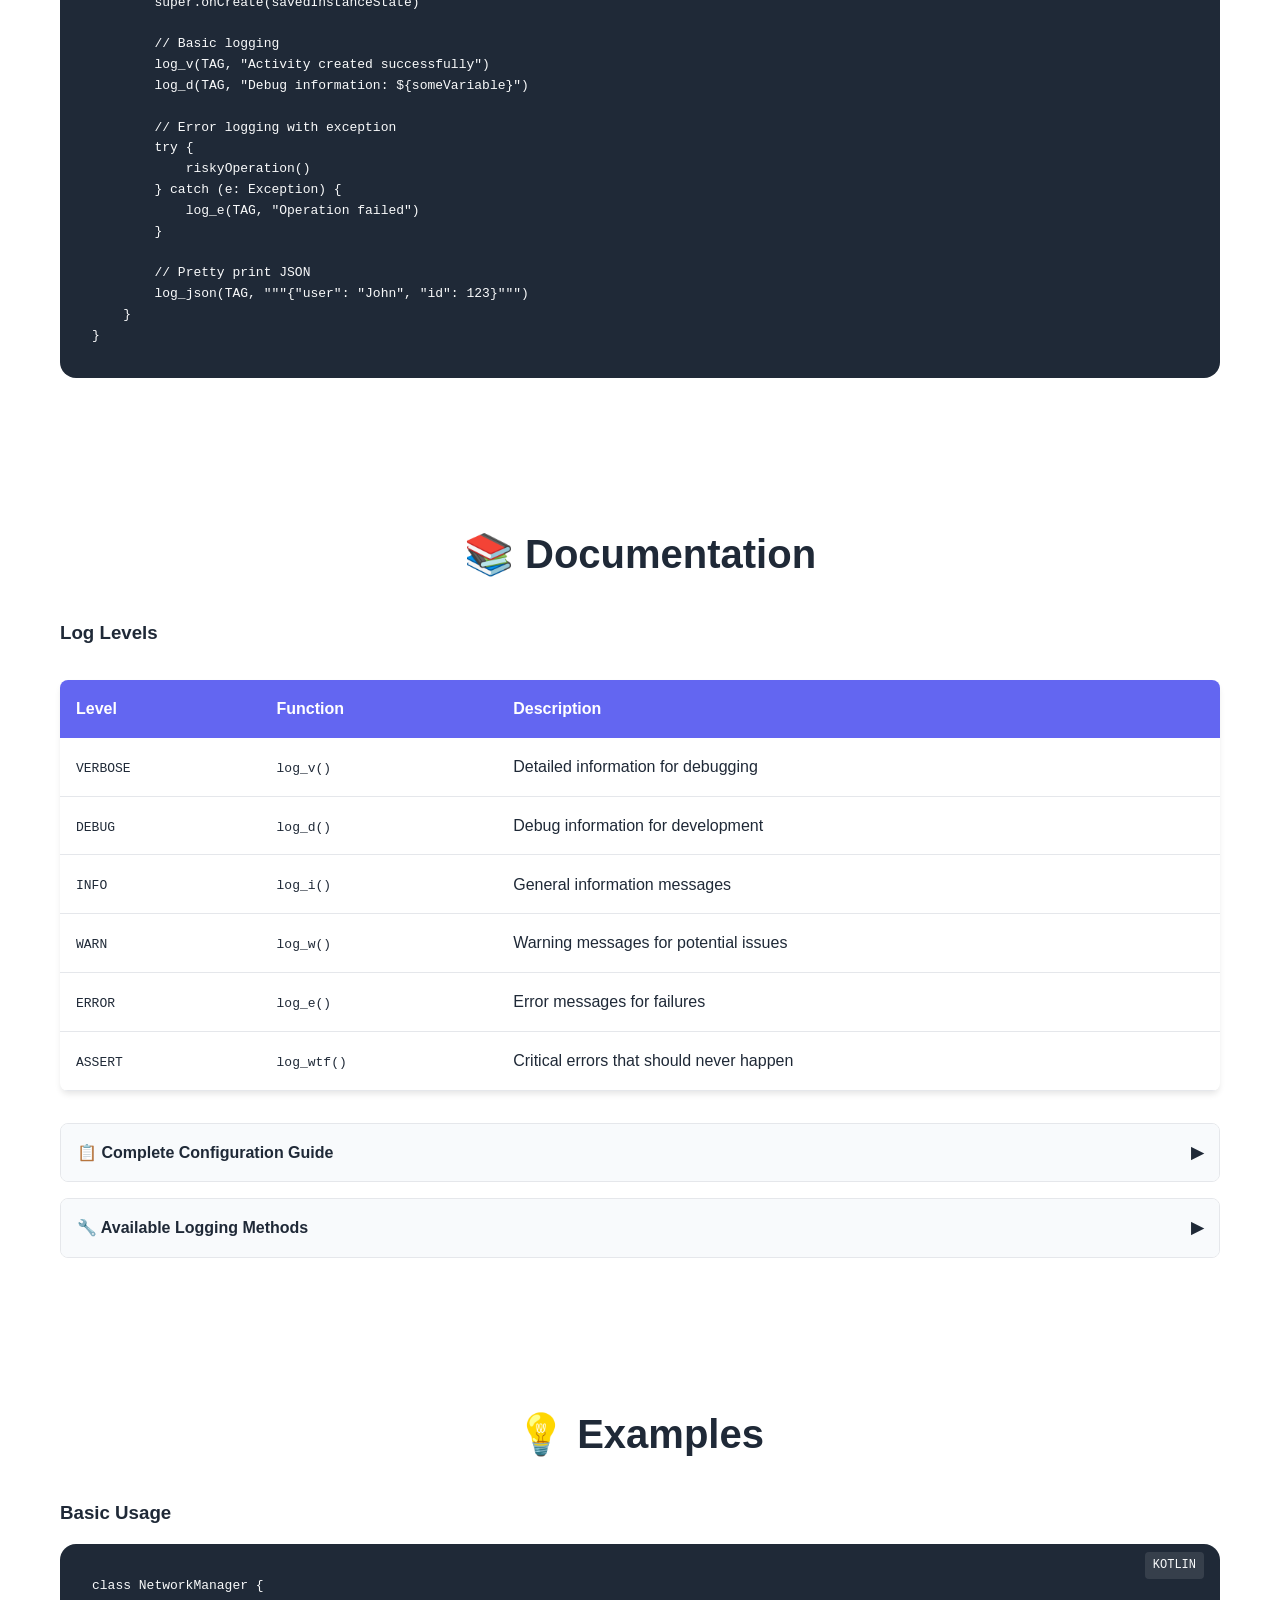
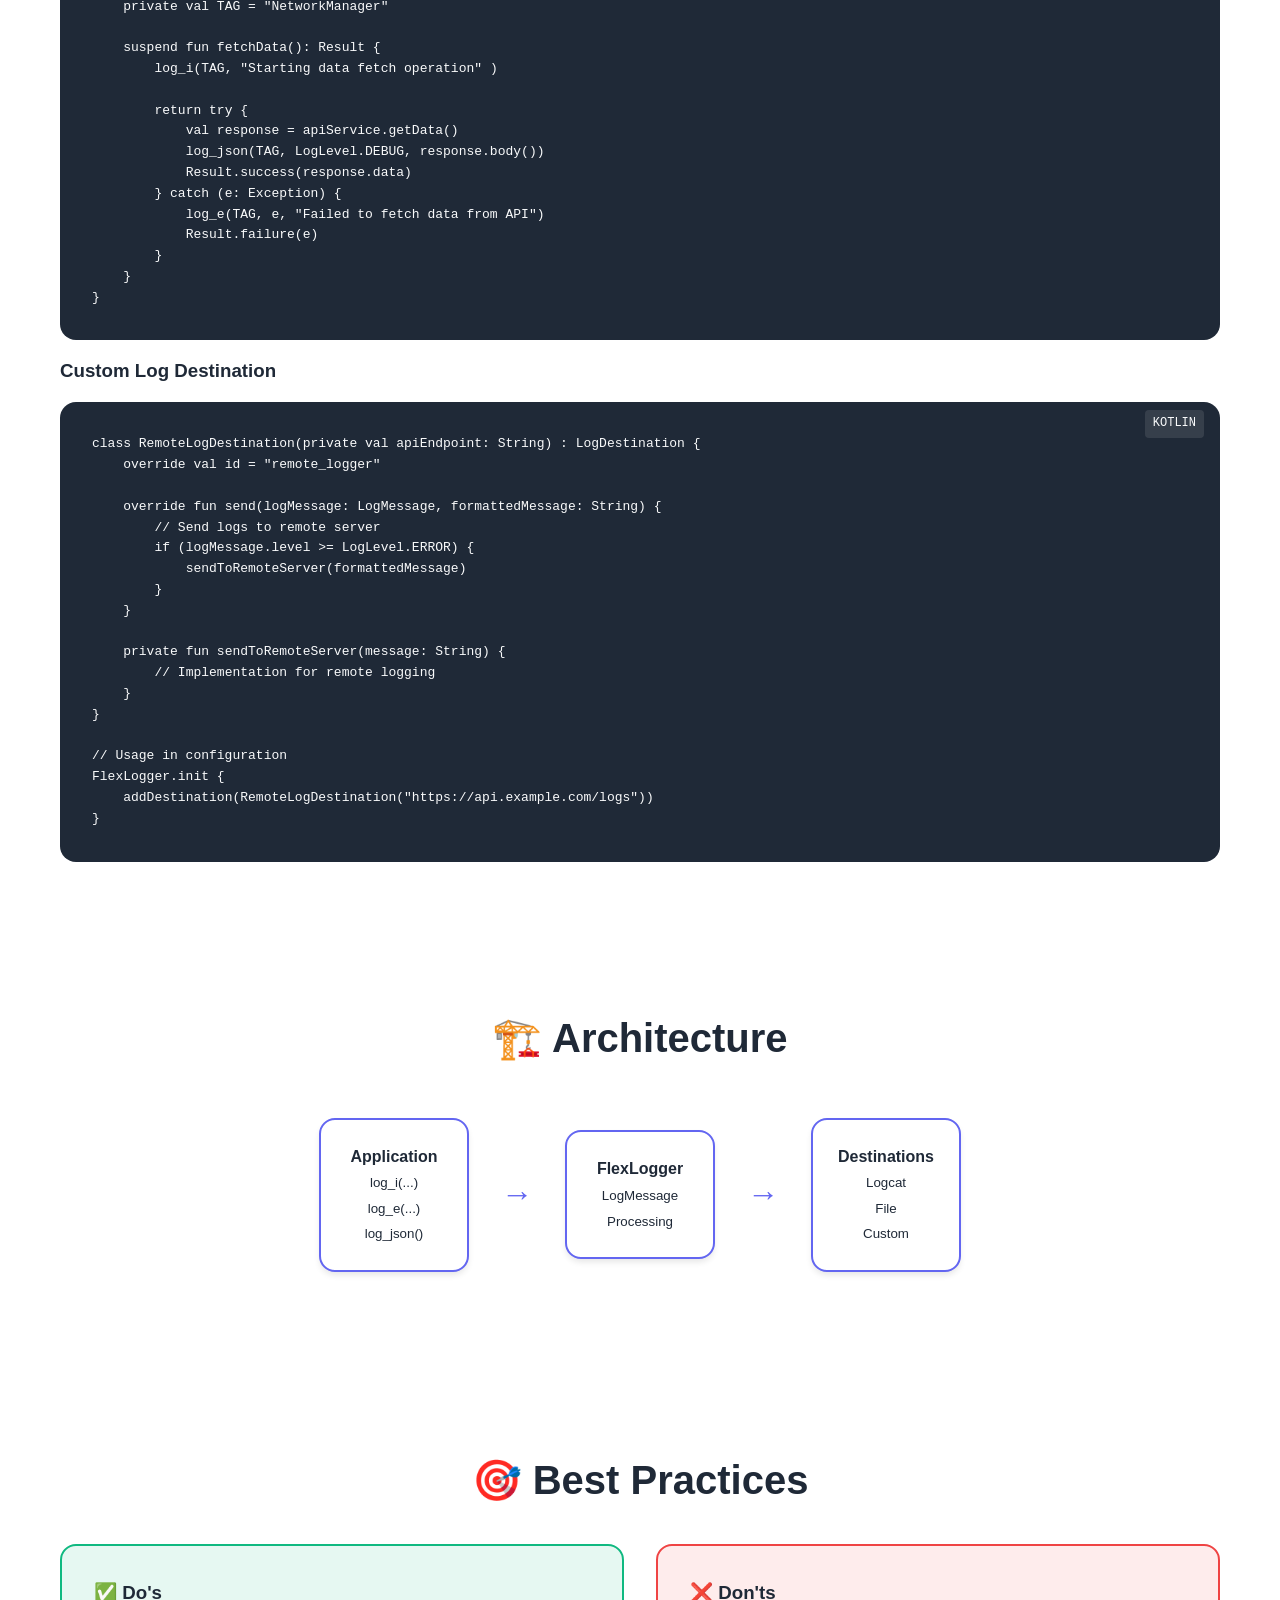
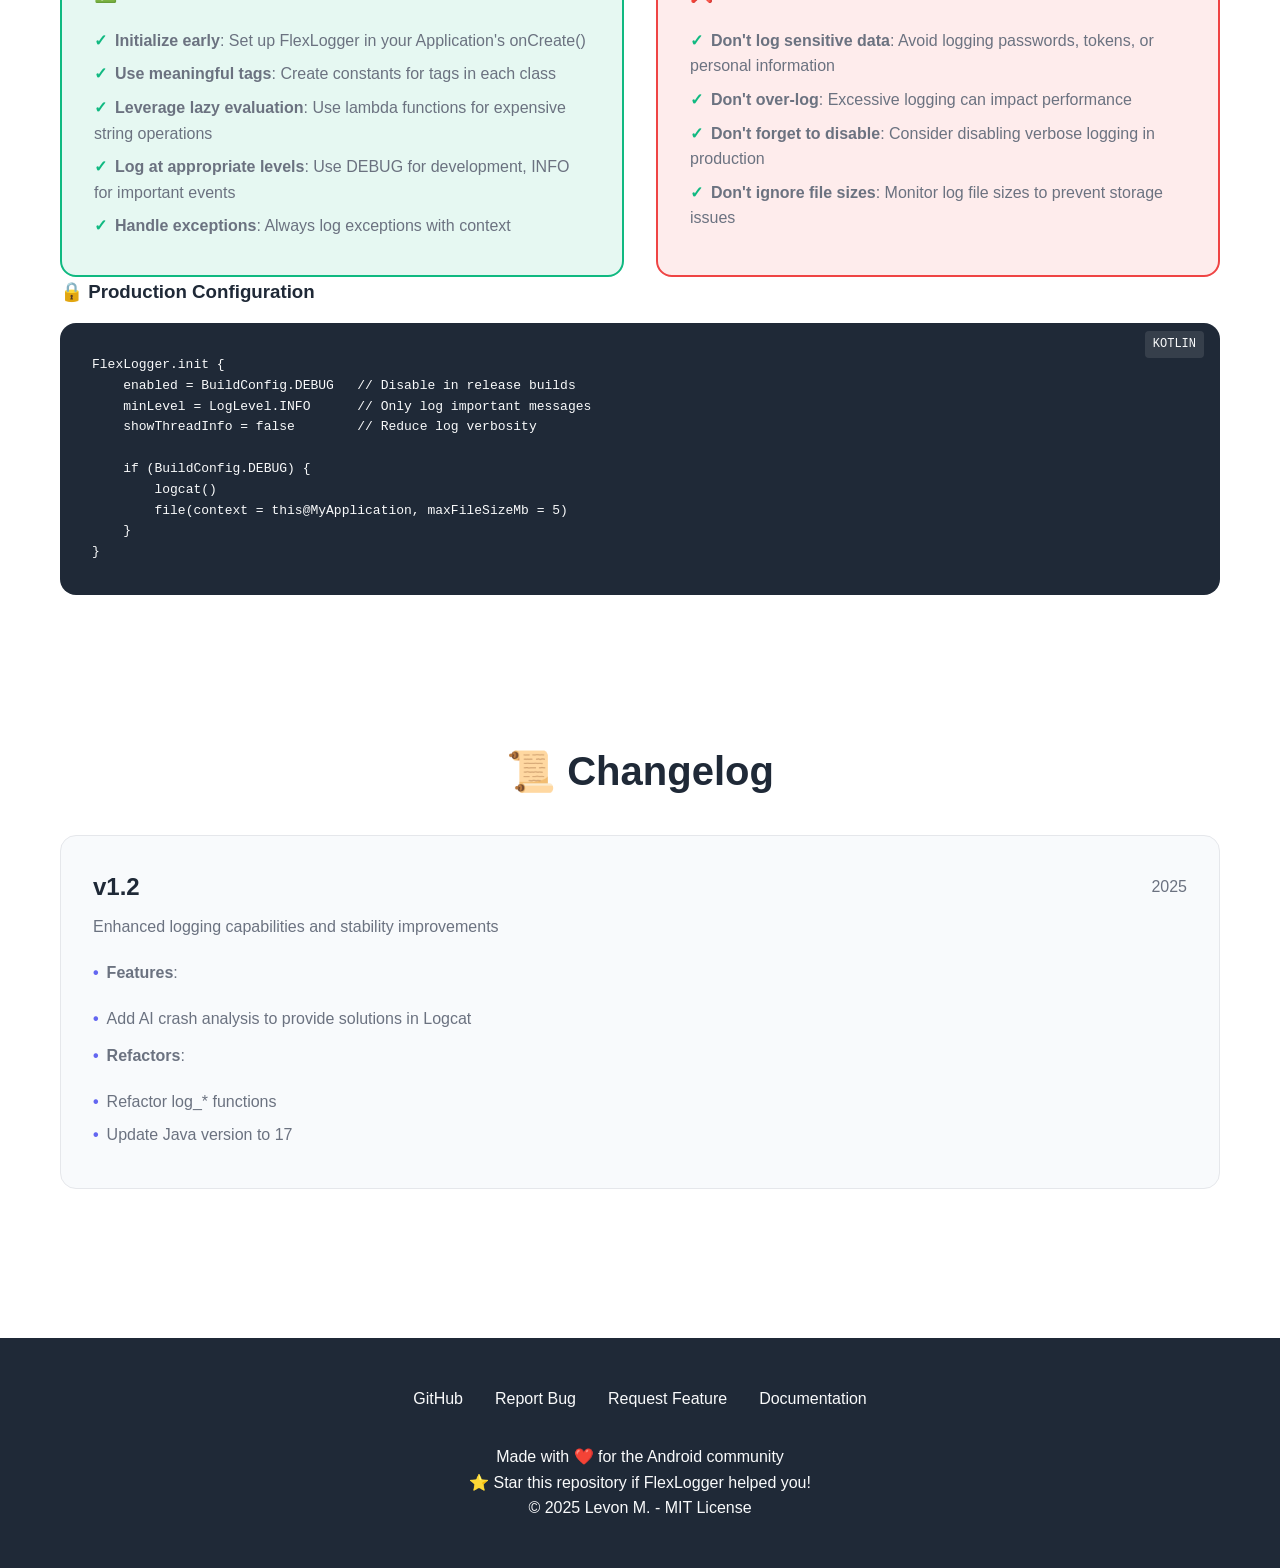
==== commit 4fbe2af4: "Update FlexLogger version to 1.2 and changelog" ====
--- a/flexlogger.html
+++ b/flexlogger.html
@@ -673,7 +673,7 @@
 
 // App module
 dependencies {
-    implementation("com.github.goodluck3301:FlexLogger:flexlogger-1.1")
+    implementation("com.github.goodluck3301:FlexLogger:flexlogger-1.2")
 }
 </pre>
                         </div>
@@ -693,7 +693,7 @@
 
 // App module
 dependencies {
-    implementation 'com.github.goodluck3301:FlexLogger:flexlogger-1.1'
+    implementation 'com.github.goodluck3301:FlexLogger:flexlogger-1.2'
 }
 </pre>
                         </div>
@@ -1020,45 +1020,18 @@
                 <h2>📜 Changelog</h2>
                 <div class="changelog-grid">
                     <div class="changelog-entry">
-                        <h3>v1.1 <span class="changelog-date">2025</span></h3>
+                        <h3>v1.2 <span class="changelog-date">2025</span></h3>
                         <p class="changelog-description">Enhanced logging capabilities and stability improvements</p>
                         <ul class="feature-list">
                             <li><strong>Features</strong>:
                                 <ul class="feature-list">
-                                    <li>Added global uncaught exception handler to log crashes (Levon, 03.07.2025)</li>
-                                    <li>Safely trim log file using temp file to prevent data loss (Levon, 02.07.2025)
-                                    </li>
-                                    <li>Validate 'maxFileSizeMb' does not exceed allowed limit (Levon, 02.07.2025)</li>
-                                    <li>Make log file path dynamic (Levon, 28.06.2025)</li>
+                                    <li>Add AI crash analysis to provide solutions in Logcat</li>
                                 </ul>
                             </li>
                             <li><strong>Refactors</strong>:
                                 <ul class="feature-list">
-                                    <li>Deprecated old flexLog* functions in favor of log_* versions (Levon, 02.07.2025)
-                                    </li>
-                                    <li>Renamed log functions to use log_ prefix for easier use (Levon, 02.07.2025)</li>
-                                    <li>Extracted and organized utility functions into helpers folder (Levon,
-                                        01.07.2025)</li>
-                                    <li>Split log writing and trimming into separate functions for clarity and
-                                        performance (Levon, 01.07.2025)</li>
-                                </ul>
-                            </li>
-                            <li><strong>Tests</strong>:
-                                <ul class="feature-list">
-                                    <li>Added concurrent logging test for 1MB log file size overflow (Levon, 02.07.2025)
-                                    </li>
-                                    <li>Added concurrency test to verify thread-safe logging behavior (Levon,
-                                        01.07.2025)</li>
-                                    <li>Added unit tests for FlexLogger (Levon, 01.07.2025)</li>
-                                    <li>Added unit tests for FileDestination class (Levon, 30.06.2025)</li>
-                                    <li>Added file logging and log size limit tests for FlexLogger (Levon, 29.06.2025)
-                                    </li>
-                                    <li>Added basic unit tests (Levon, 28.06.2025)</li>
-                                </ul>
-                            </li>
-                            <li><strong>Chores</strong>:
-                                <ul class="feature-list">
-                                    <li>Added testing dependencies (Levon, 28.06.2025)</li>
+                                    <li>Refactor log_* functions</li>
+                                    <li>Update Java version to 17</li>
                                 </ul>
                             </li>
                         </ul>
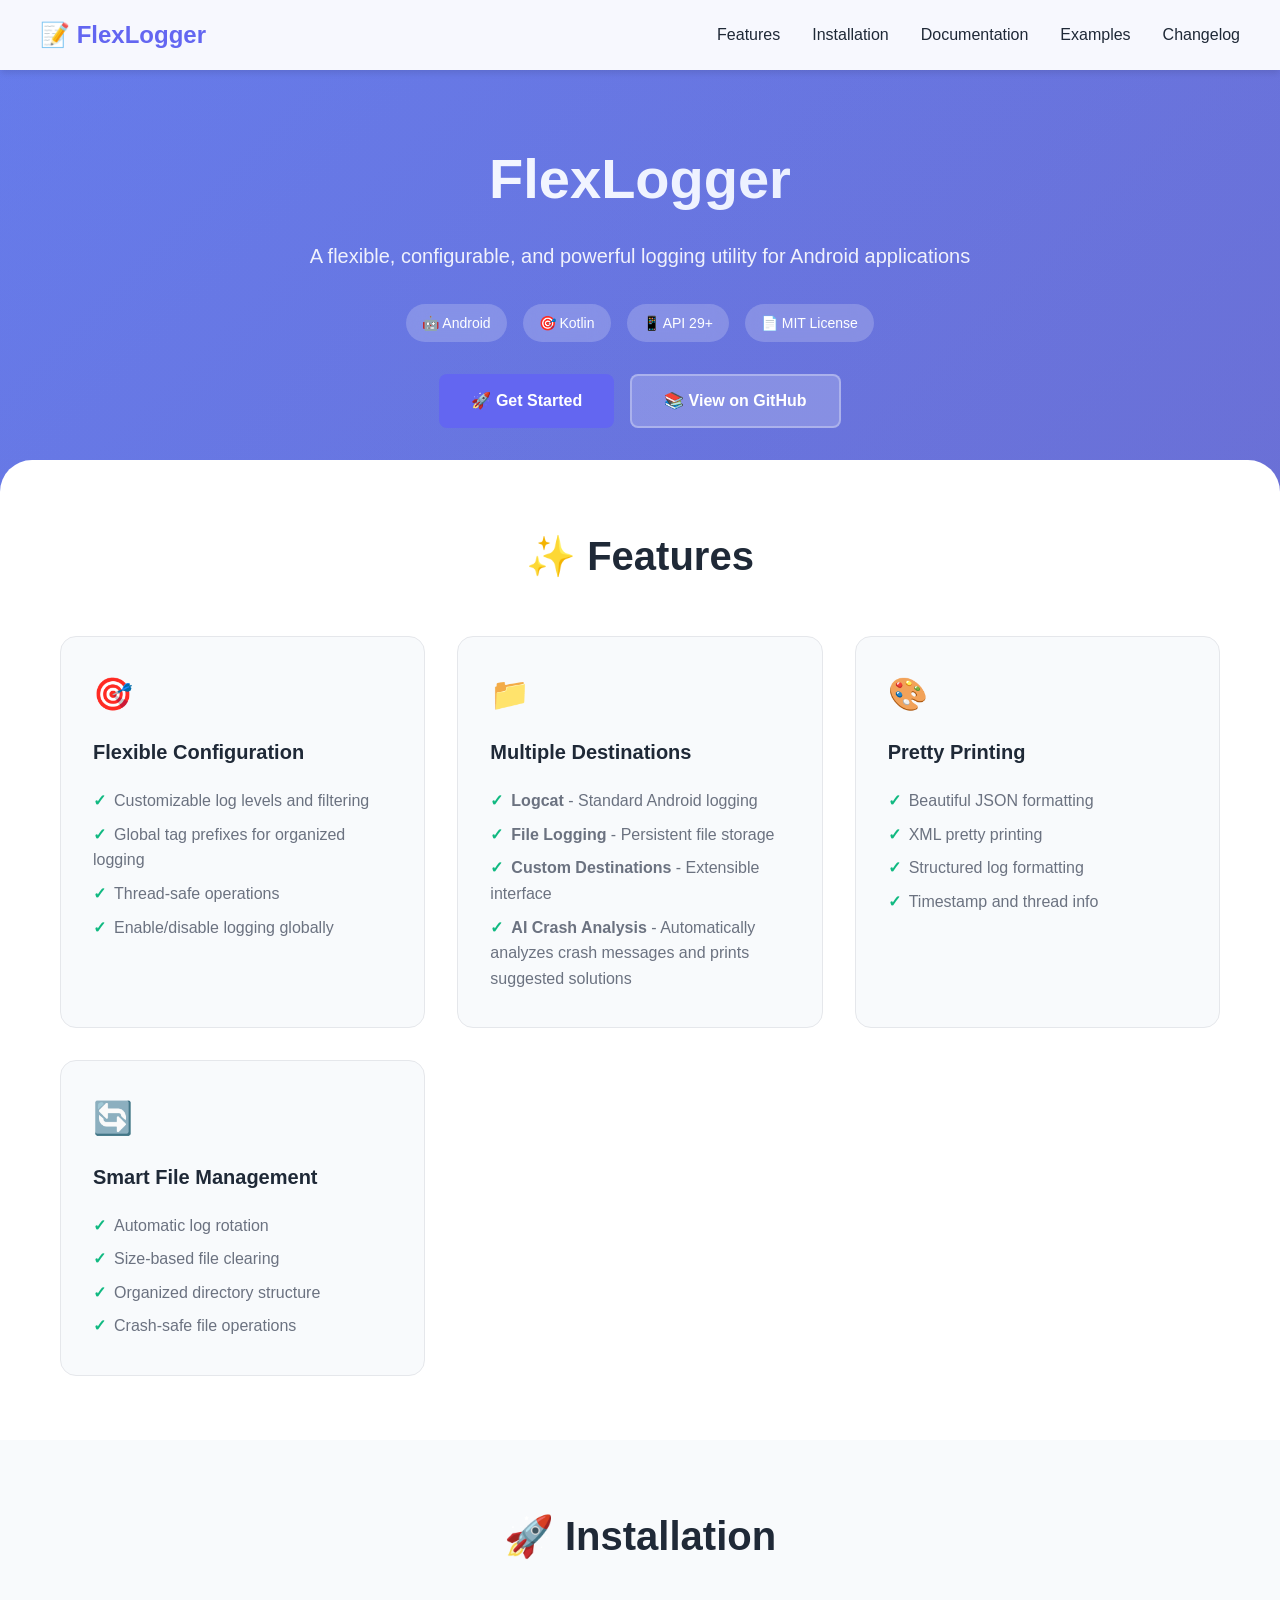
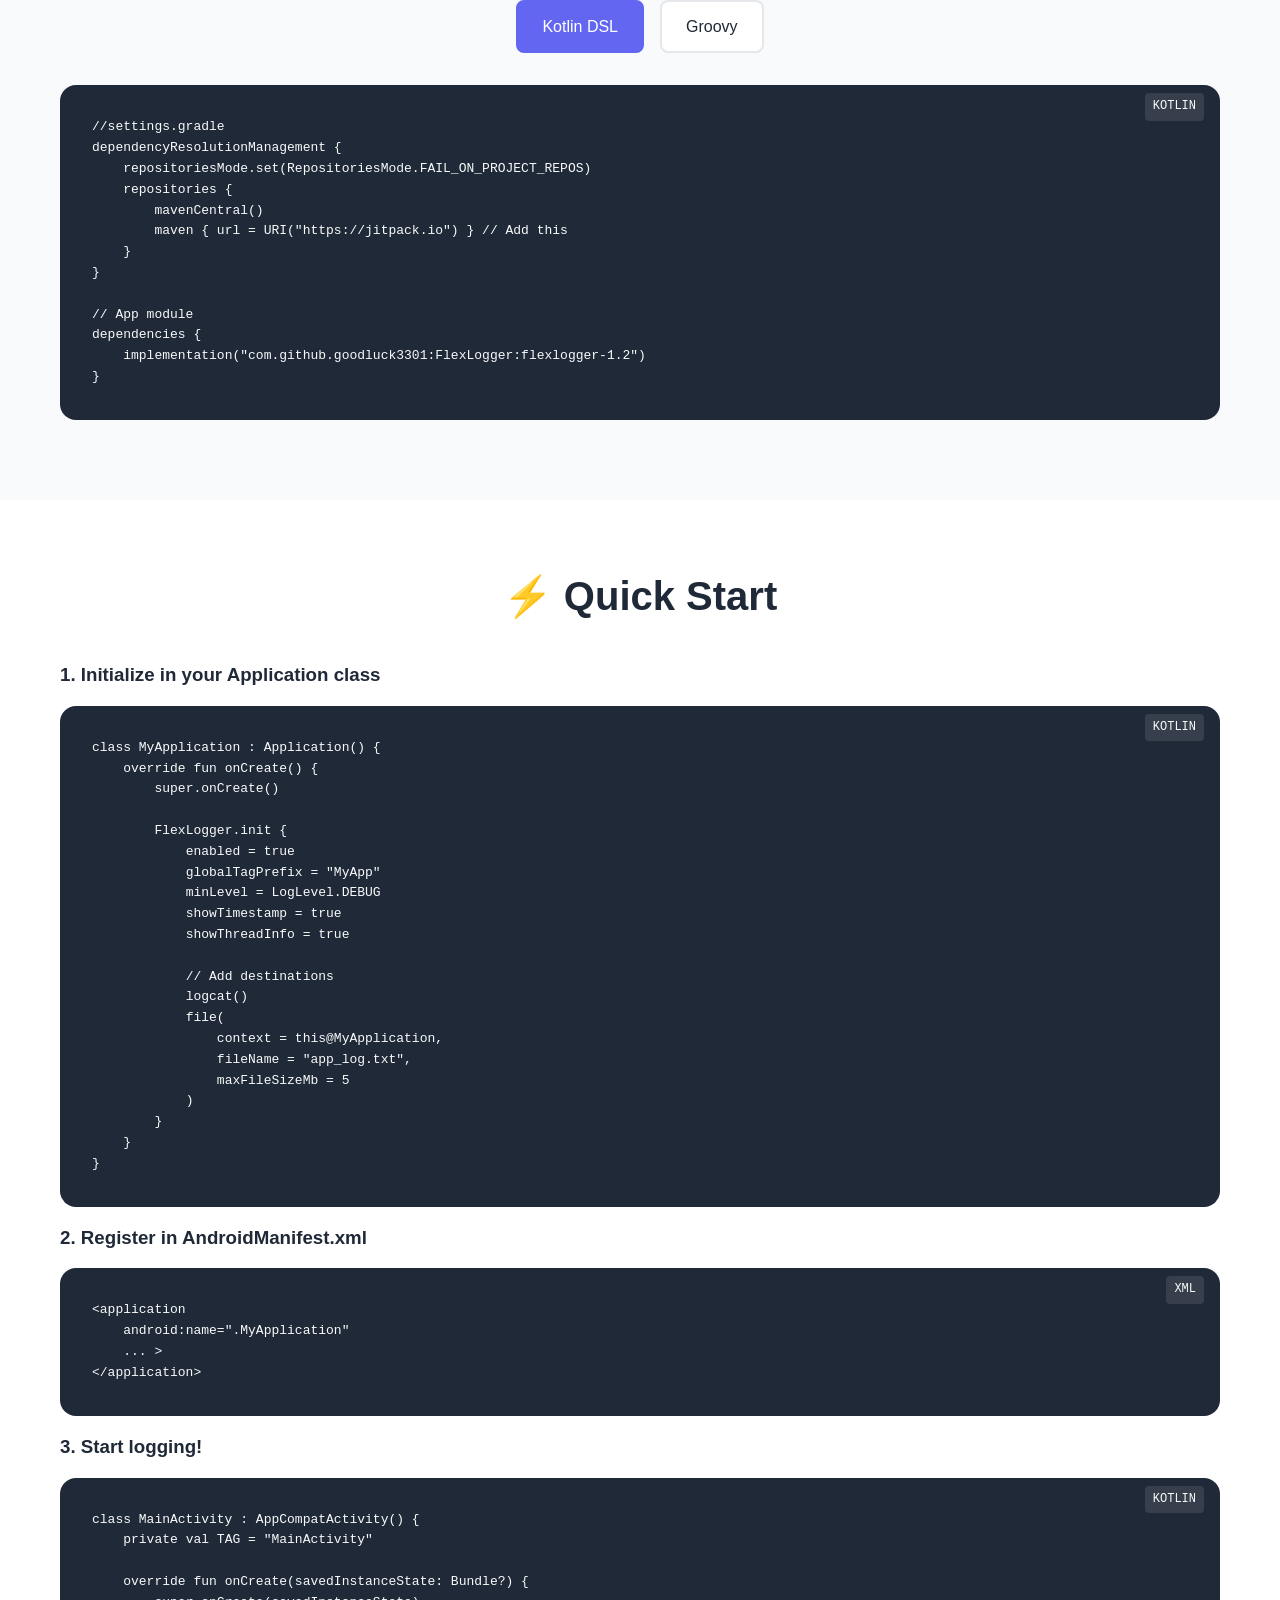
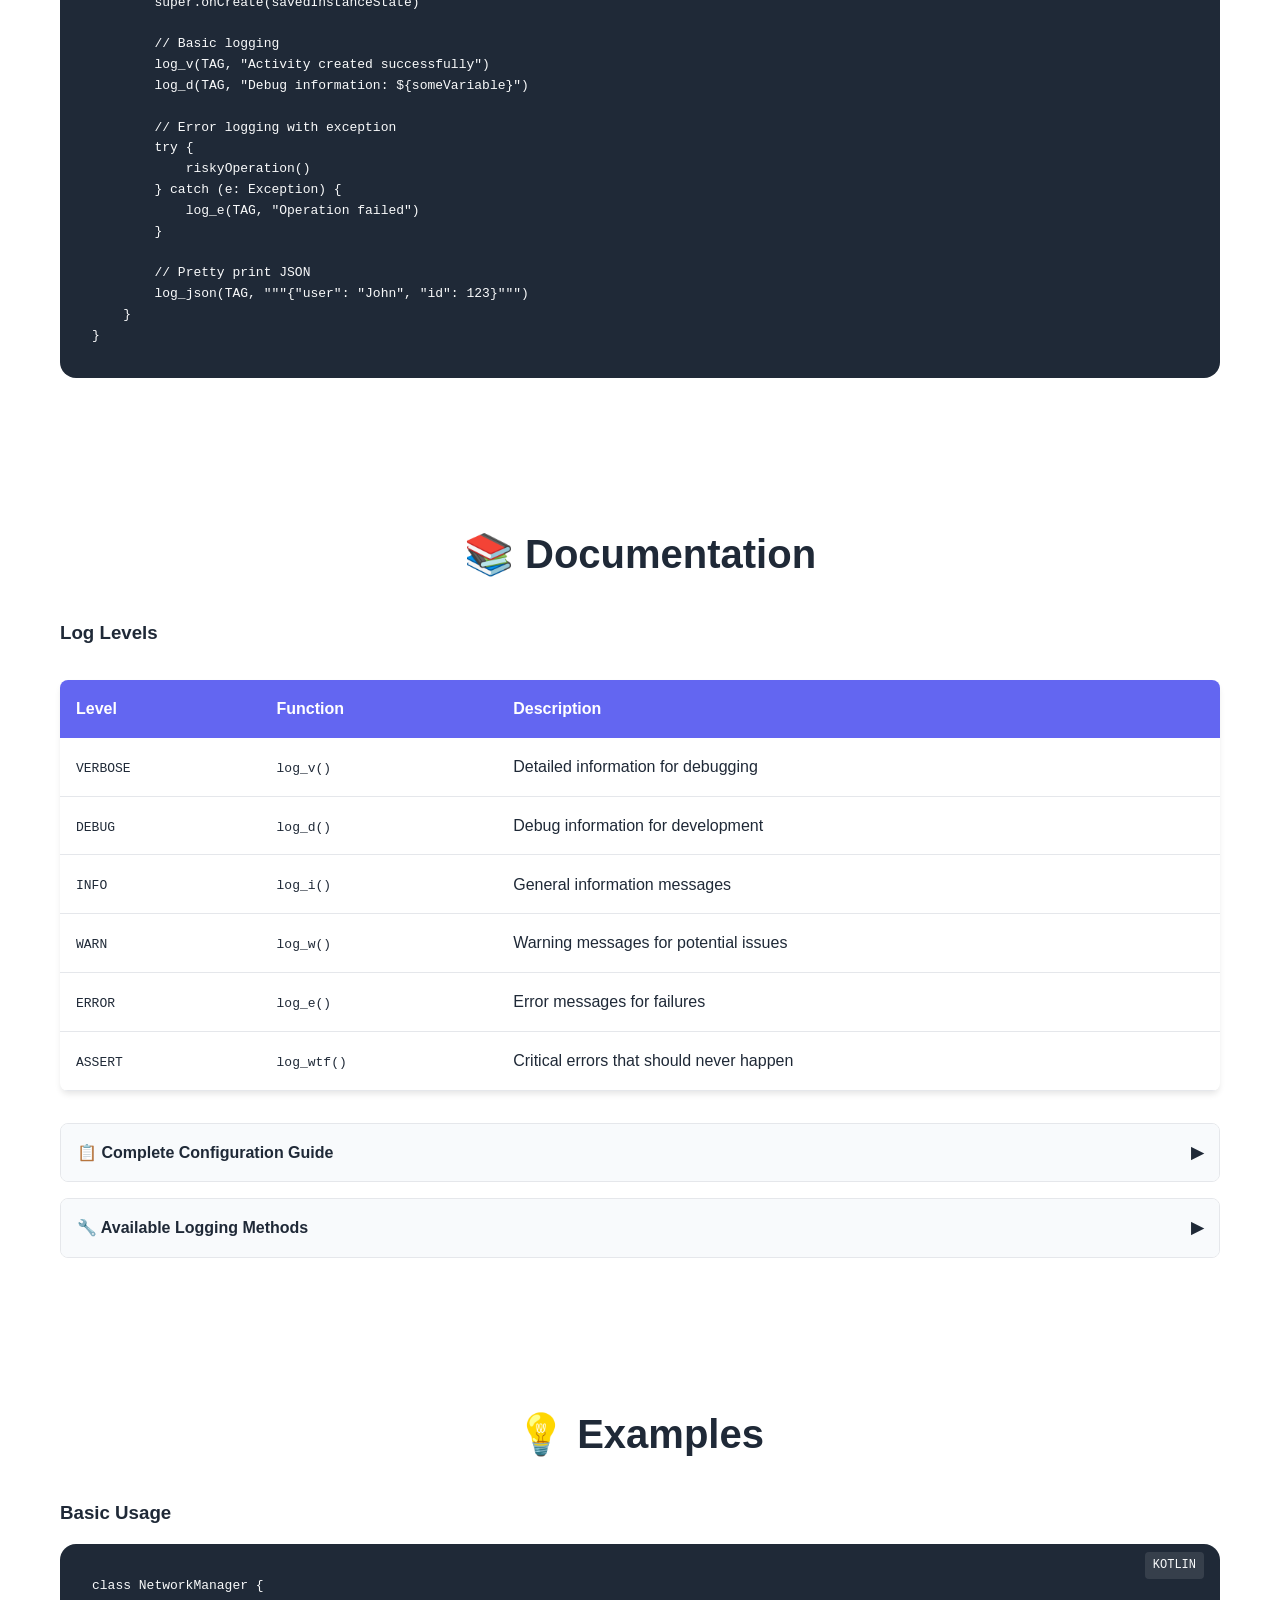
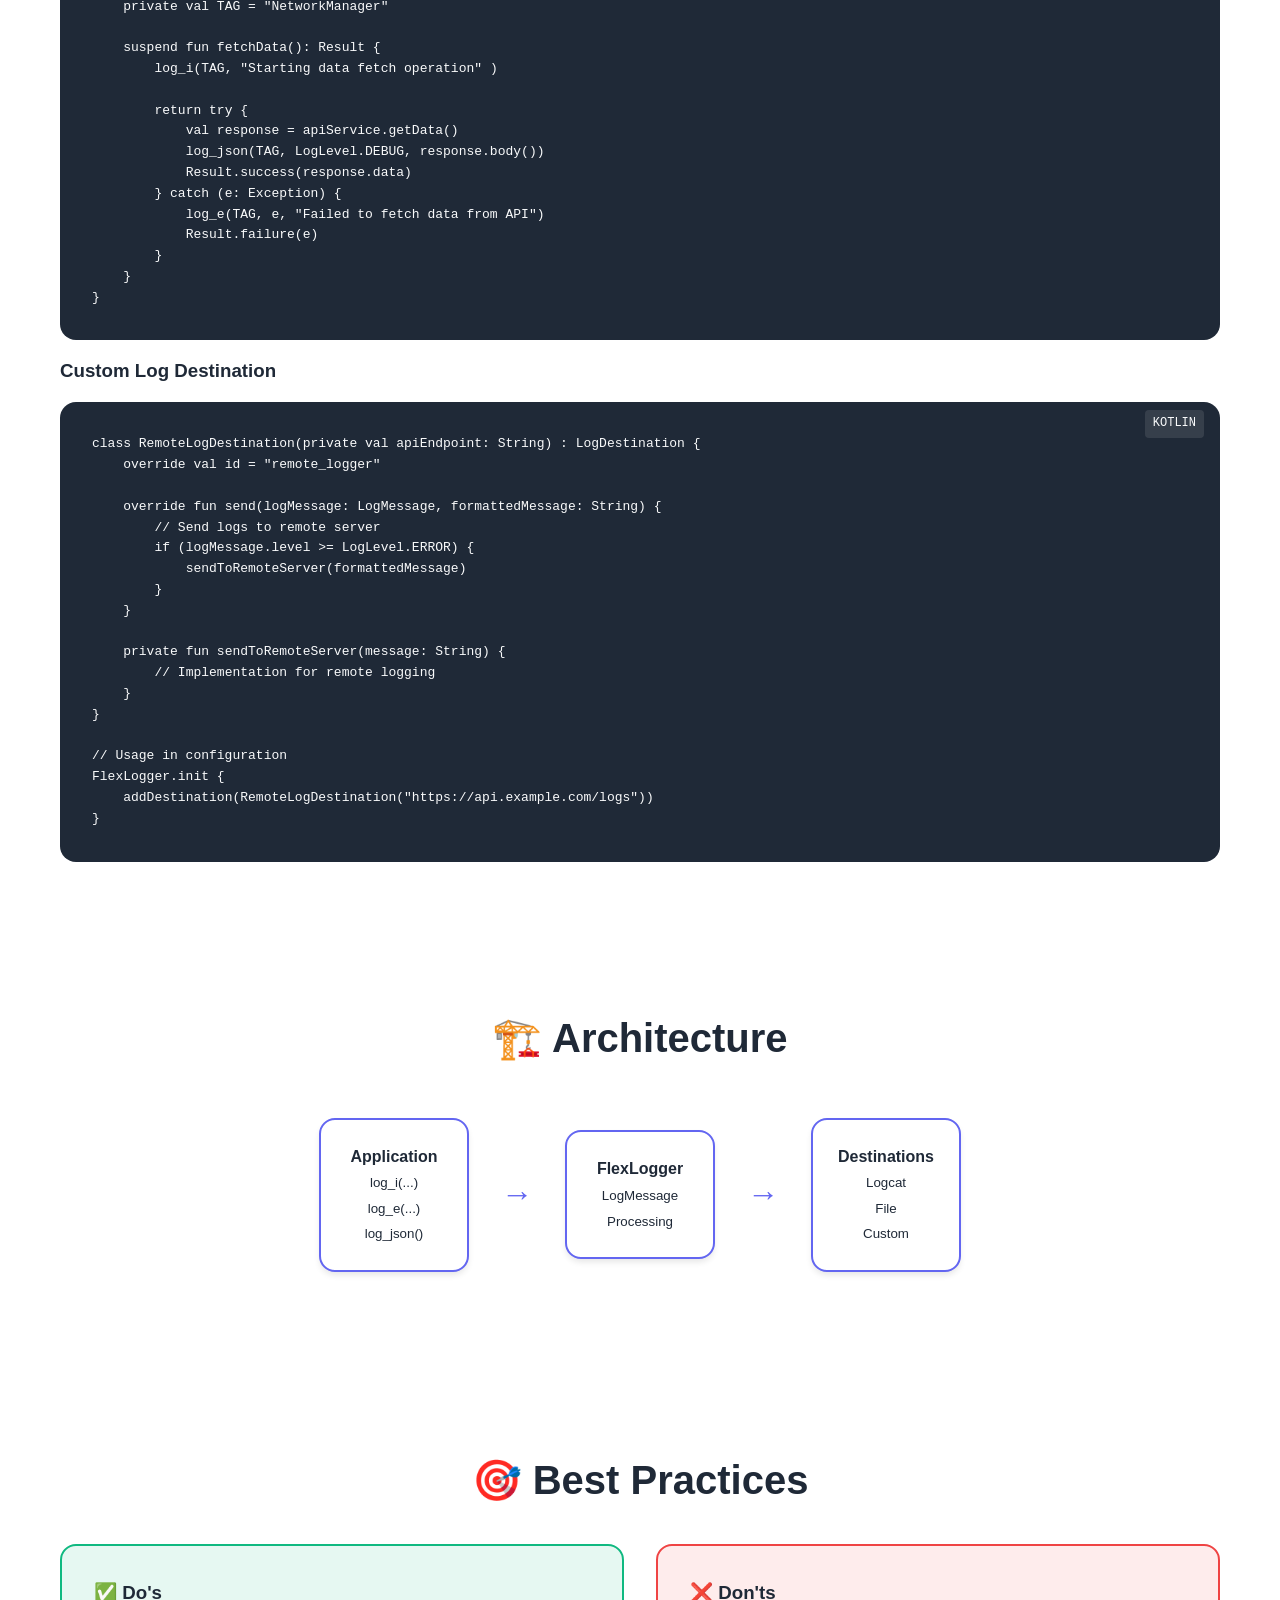
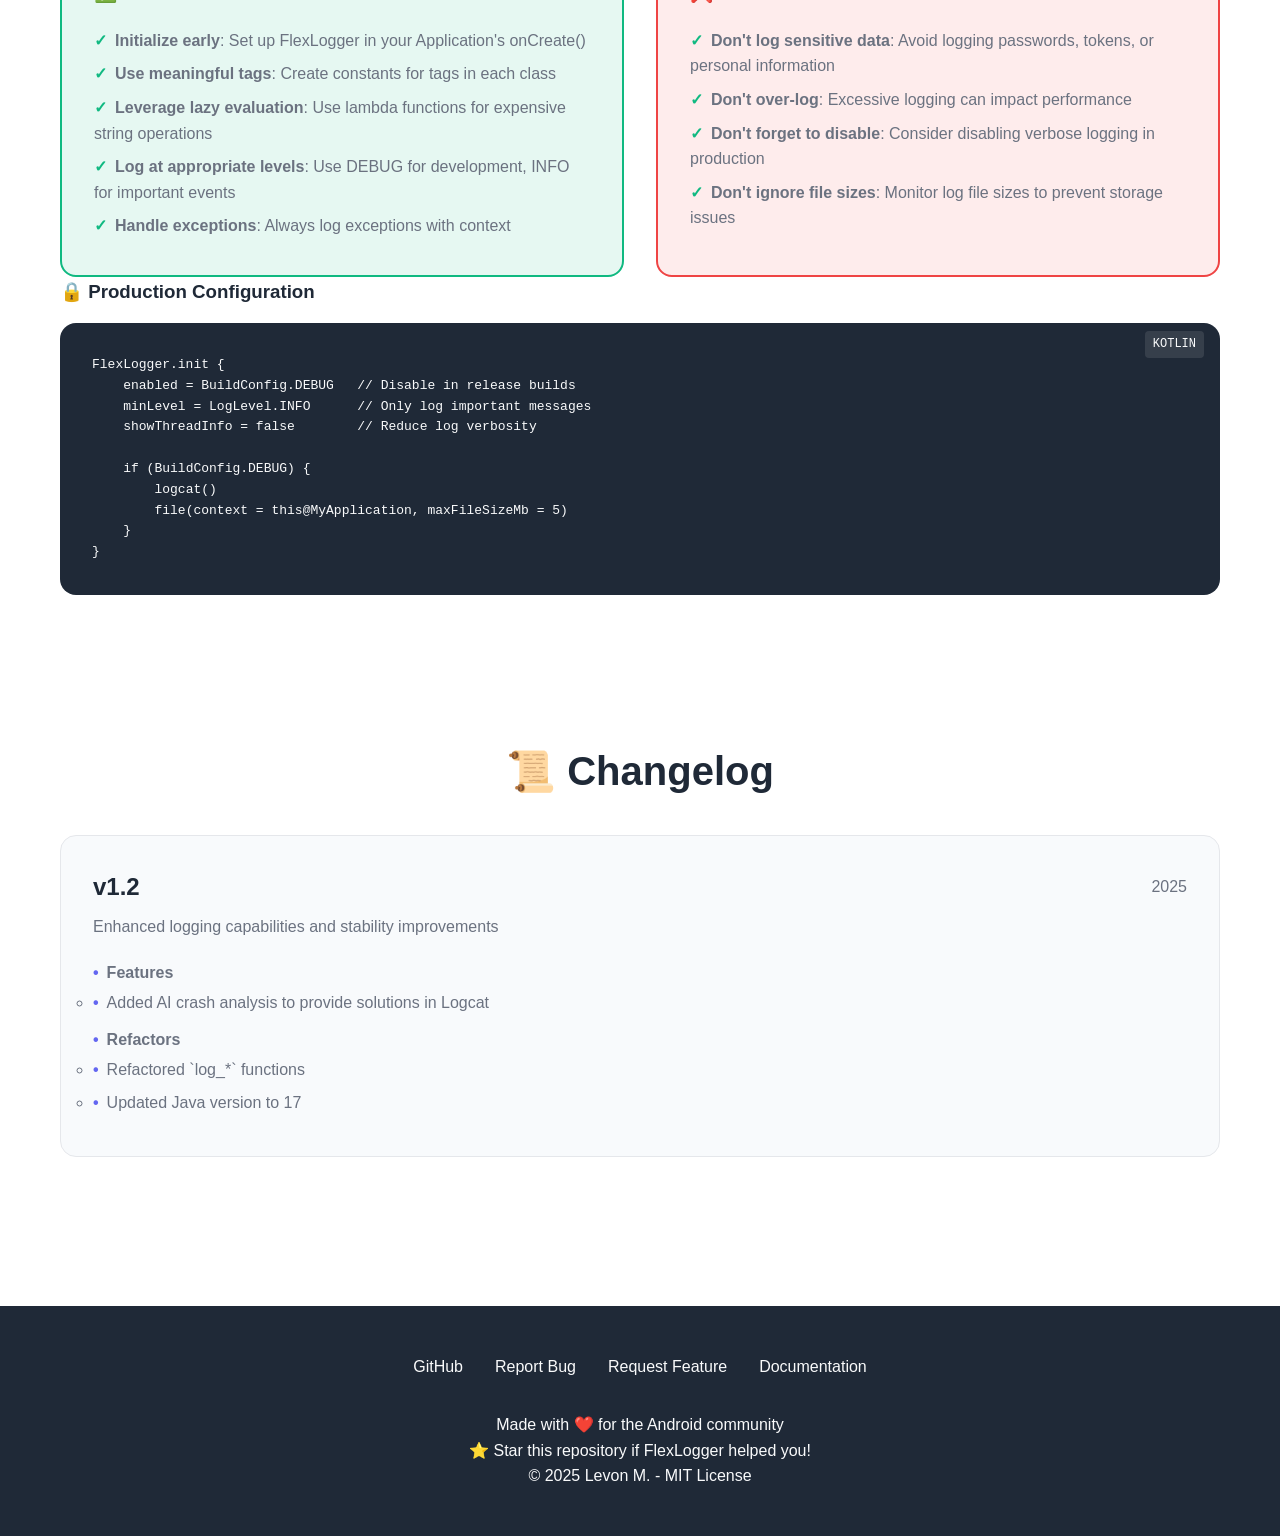
==== commit 35cffa8c: "Refactor changelog section with new entries" ====
--- a/flexlogger.html
+++ b/flexlogger.html
@@ -1015,44 +1015,46 @@
             </div>
         </section>
 
-        <section id="changelog" class="section">
-            <div class="container">
-                <h2>📜 Changelog</h2>
-                <div class="changelog-grid">
-                    <div class="changelog-entry">
-                        <h3>v1.2 <span class="changelog-date">2025</span></h3>
-                        <p class="changelog-description">Enhanced logging capabilities and stability improvements</p>
-                        <ul class="feature-list">
-                            <li><strong>Features</strong>:
-                                <ul class="feature-list">
-                                    <li>Add AI crash analysis to provide solutions in Logcat</li>
-                                </ul>
-                            </li>
-                            <li><strong>Refactors</strong>:
-                                <ul class="feature-list">
-                                    <li>Refactor log_* functions</li>
-                                    <li>Update Java version to 17</li>
-                                </ul>
-                            </li>
+    <section id="changelog" class="section">
+    <div class="container">
+        <h2>📜 Changelog</h2>
+        <div class="changelog-grid">
+            <div class="changelog-entry">
+                <h3>v1.2 <span class="changelog-date">2025</span></h3>
+                <p class="changelog-description">Enhanced logging capabilities and stability improvements</p>
+                <ul class="feature-list">
+                    <li><strong>Features</strong>
+                        <ul>
+                            <li>Added AI crash analysis to provide solutions in Logcat</li>
                         </ul>
-                    </div>
-                    <div class="changelog-entry">
-                        <h3>v1.0.0 <span class="changelog-date">June 15, 2025</span></h3>
-                        <p class="changelog-description">Initial release of FlexLogger</p>
-                        <ul class="feature-list">
-                            <li>Added core logging functionality with Logcat support</li>
-                            <li>Implemented file logging with rotation</li>
-                            <li>Introduced pretty printing for JSON and XML</li>
-                            <li>Added customizable configuration via Kotlin DSL</li>
+                    </li>
+                    <li><strong>Refactors</strong>
+                        <ul>
+                            <li>Refactored `log_*` functions</li>
+                            <li>Updated Java version to 17</li>
                         </ul>
-                    </div>
-                </div>
-
-                <div class="changelog-expand">
-                    <a href="#" class="btn btn-secondary" onclick="toggleAllChangelogs()">Show All Versions</a>
-                </div>
+                    </li>
+                </ul>
             </div>
-        </section>
+
+            <div class="changelog-entry">
+                <h3>v1.0.0 <span class="changelog-date">June 15, 2025</span></h3>
+                <p class="changelog-description">Initial release of FlexLogger</p>
+                <ul class="feature-list">
+                    <li>Added core logging functionality with Logcat support</li>
+                    <li>Implemented file logging with automatic rotation</li>
+                    <li>Introduced pretty printing for JSON and XML</li>
+                    <li>Added customizable configuration via Kotlin DSL</li>
+                </ul>
+            </div>
+        </div>
+
+        <div class="changelog-expand">
+            <a href="#" class="btn btn-secondary" onclick="toggleAllChangelogs()">Show All Versions</a>
+        </div>
+    </div>
+</section>
+
     </main>
 
     <footer class="footer">
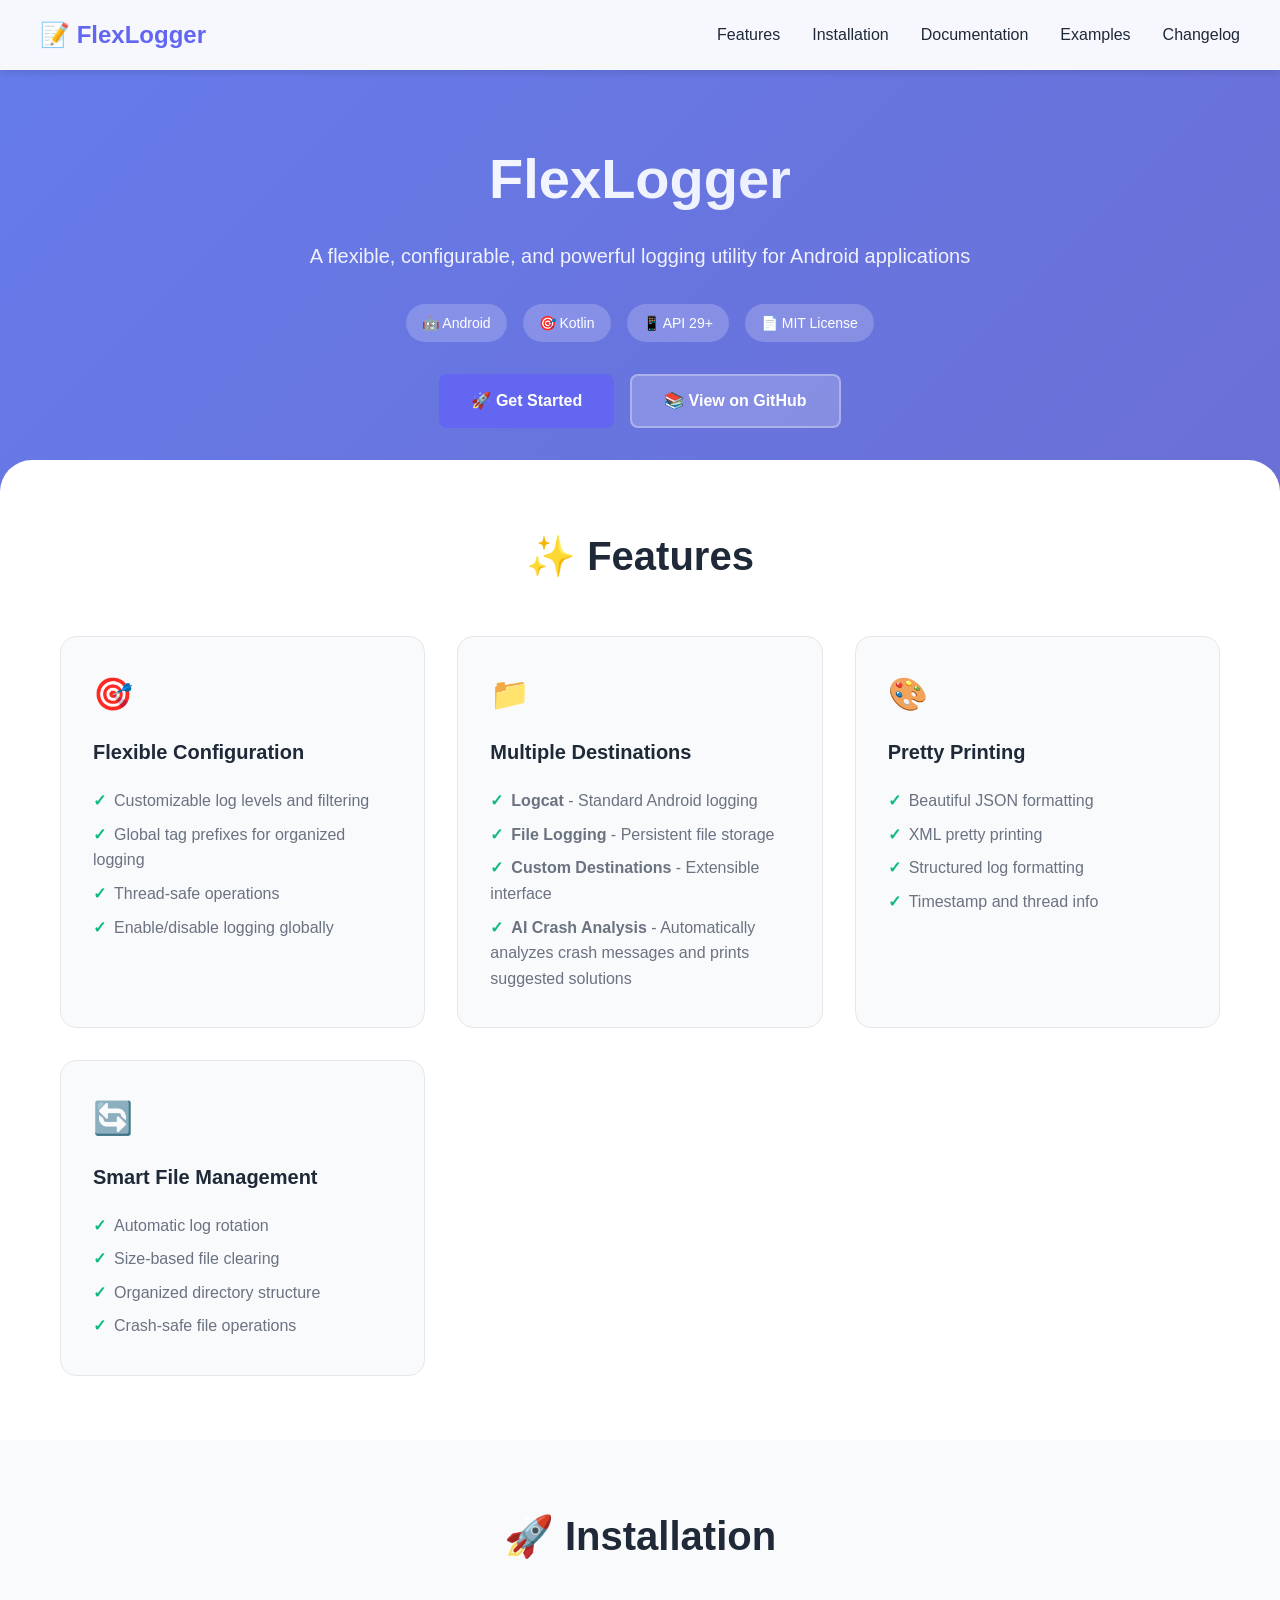
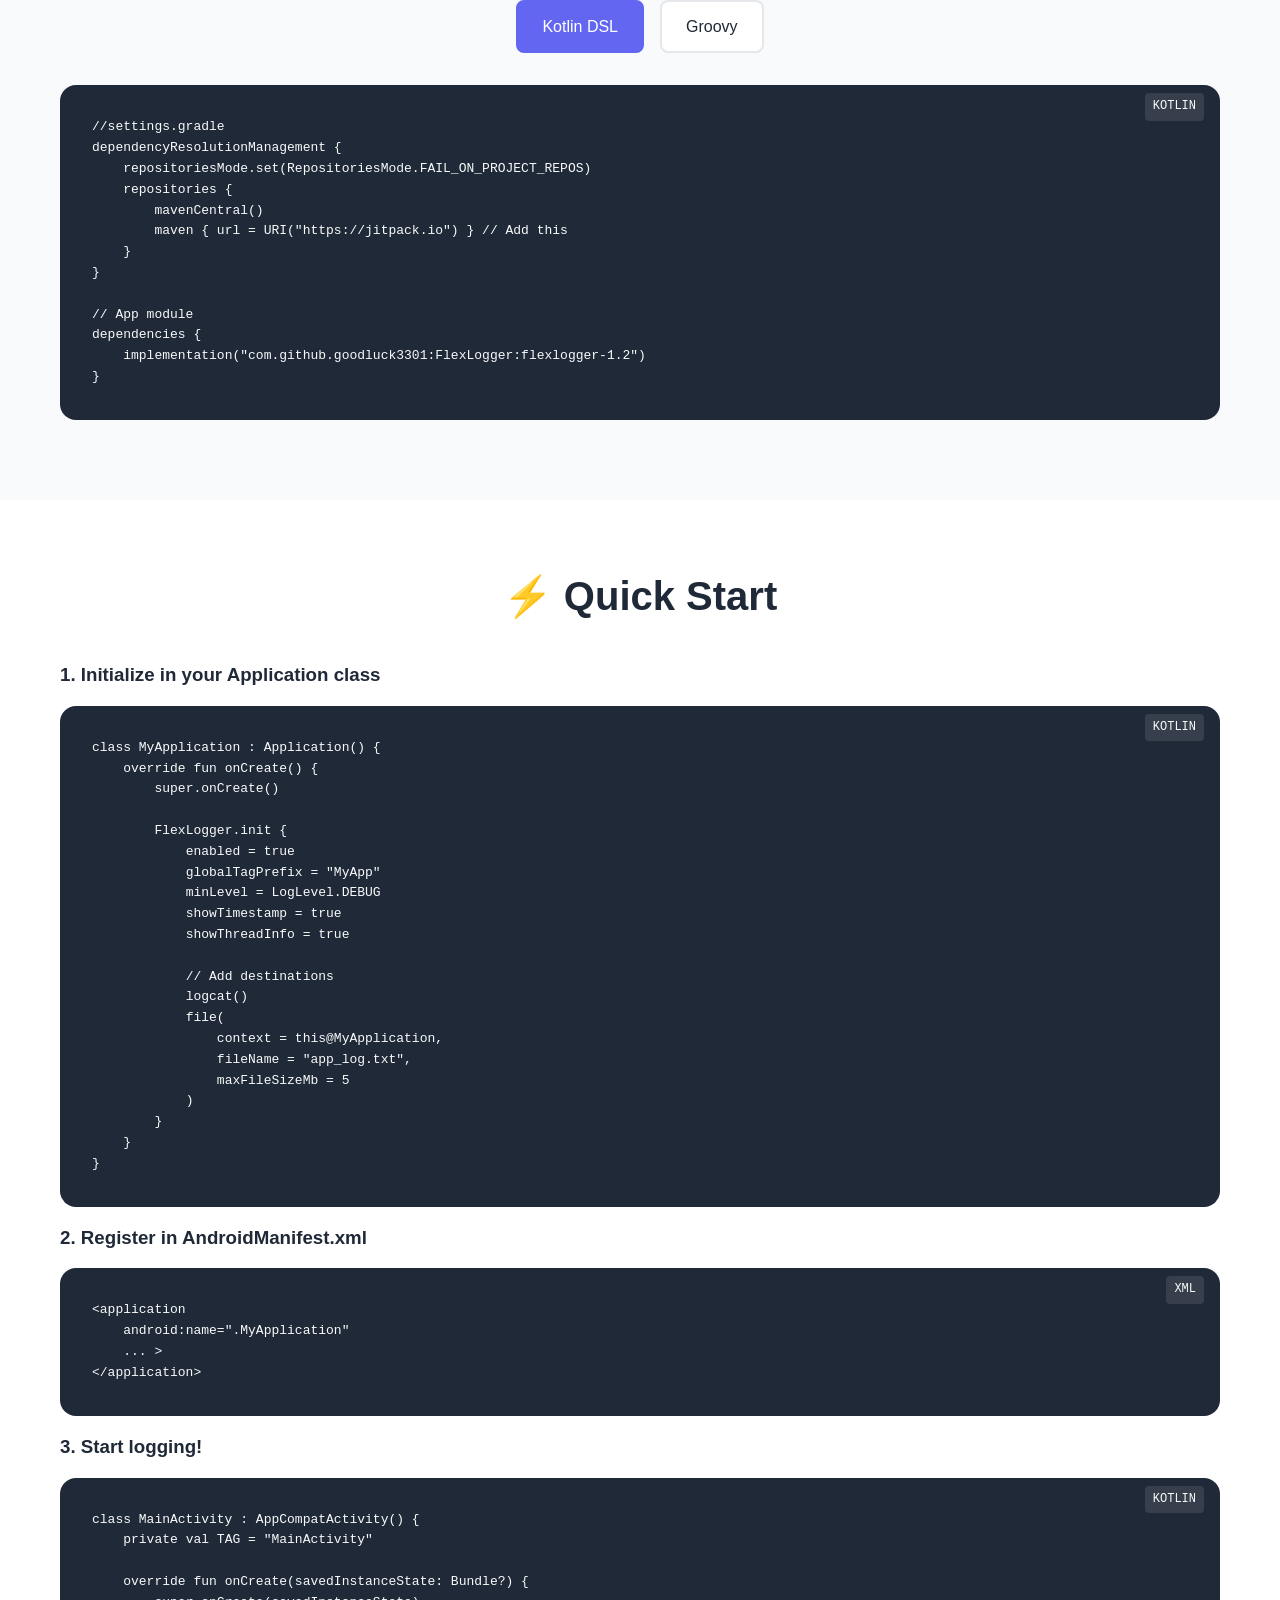
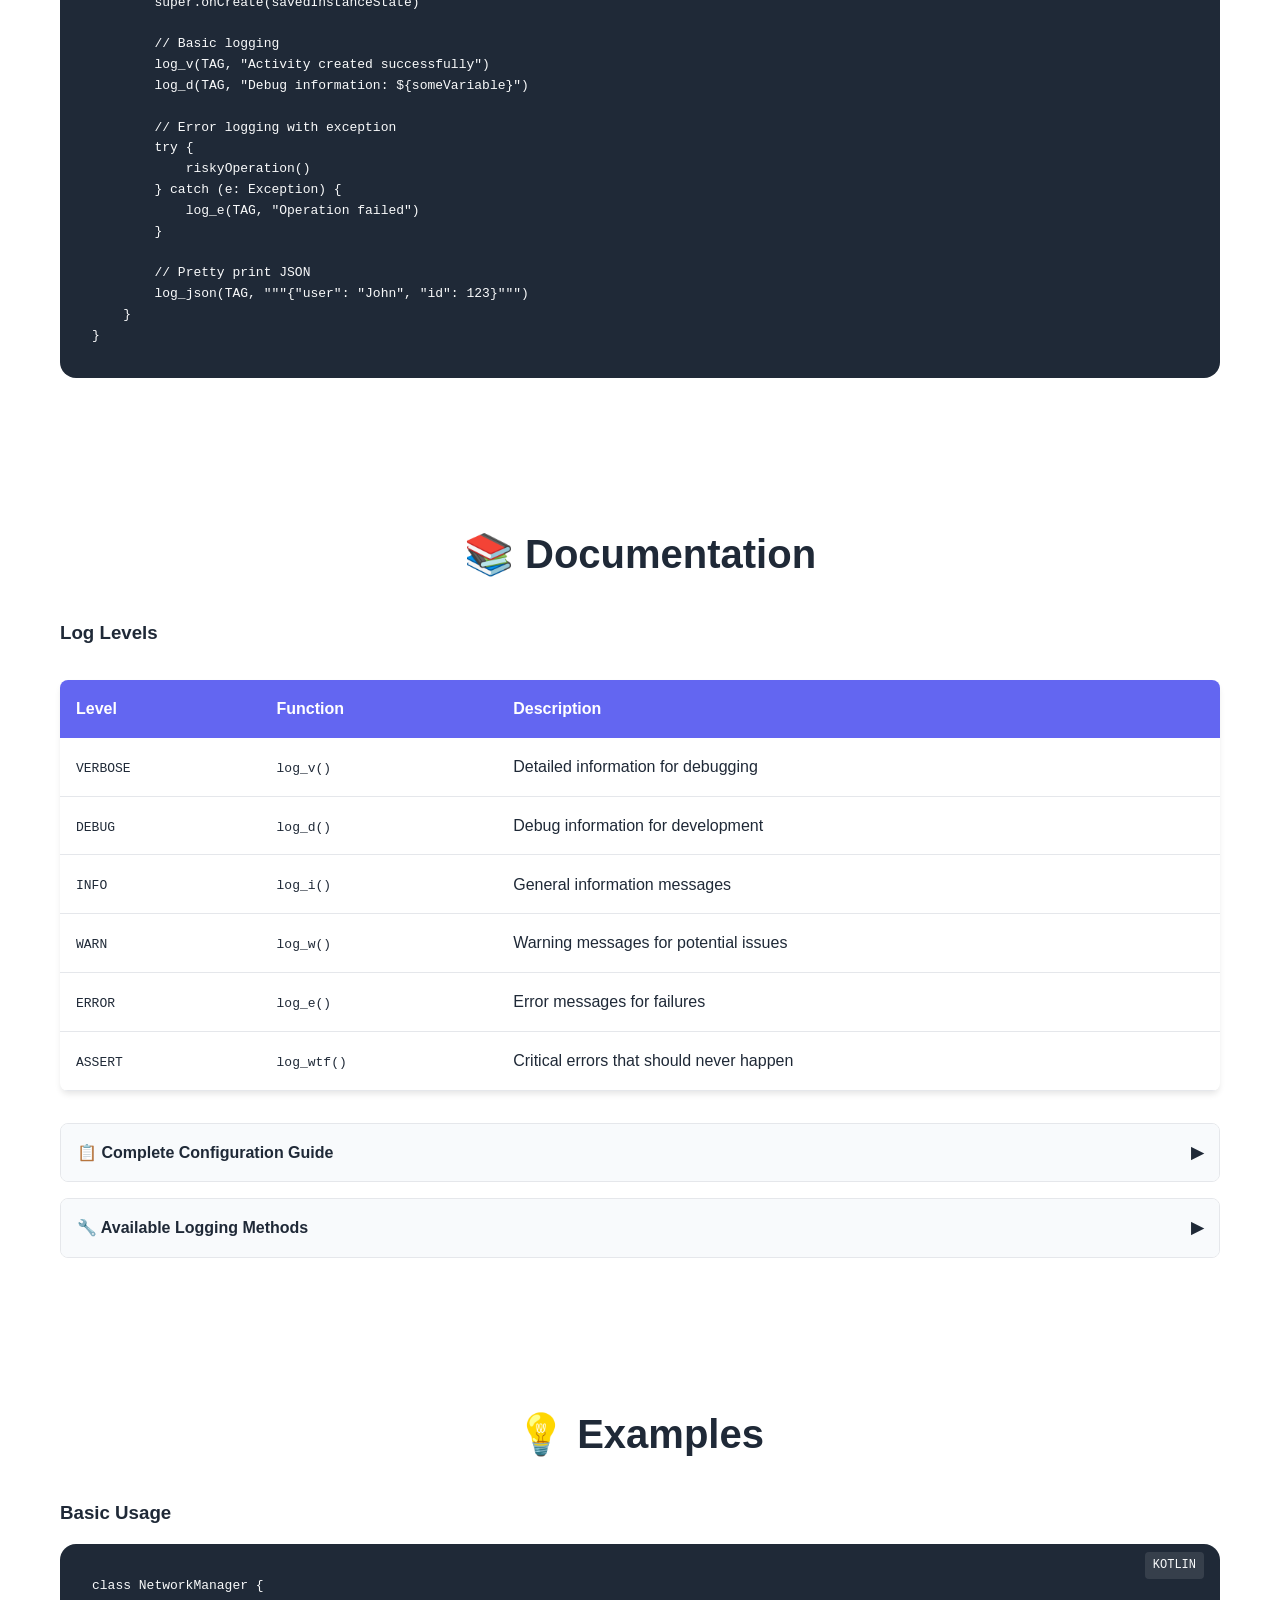
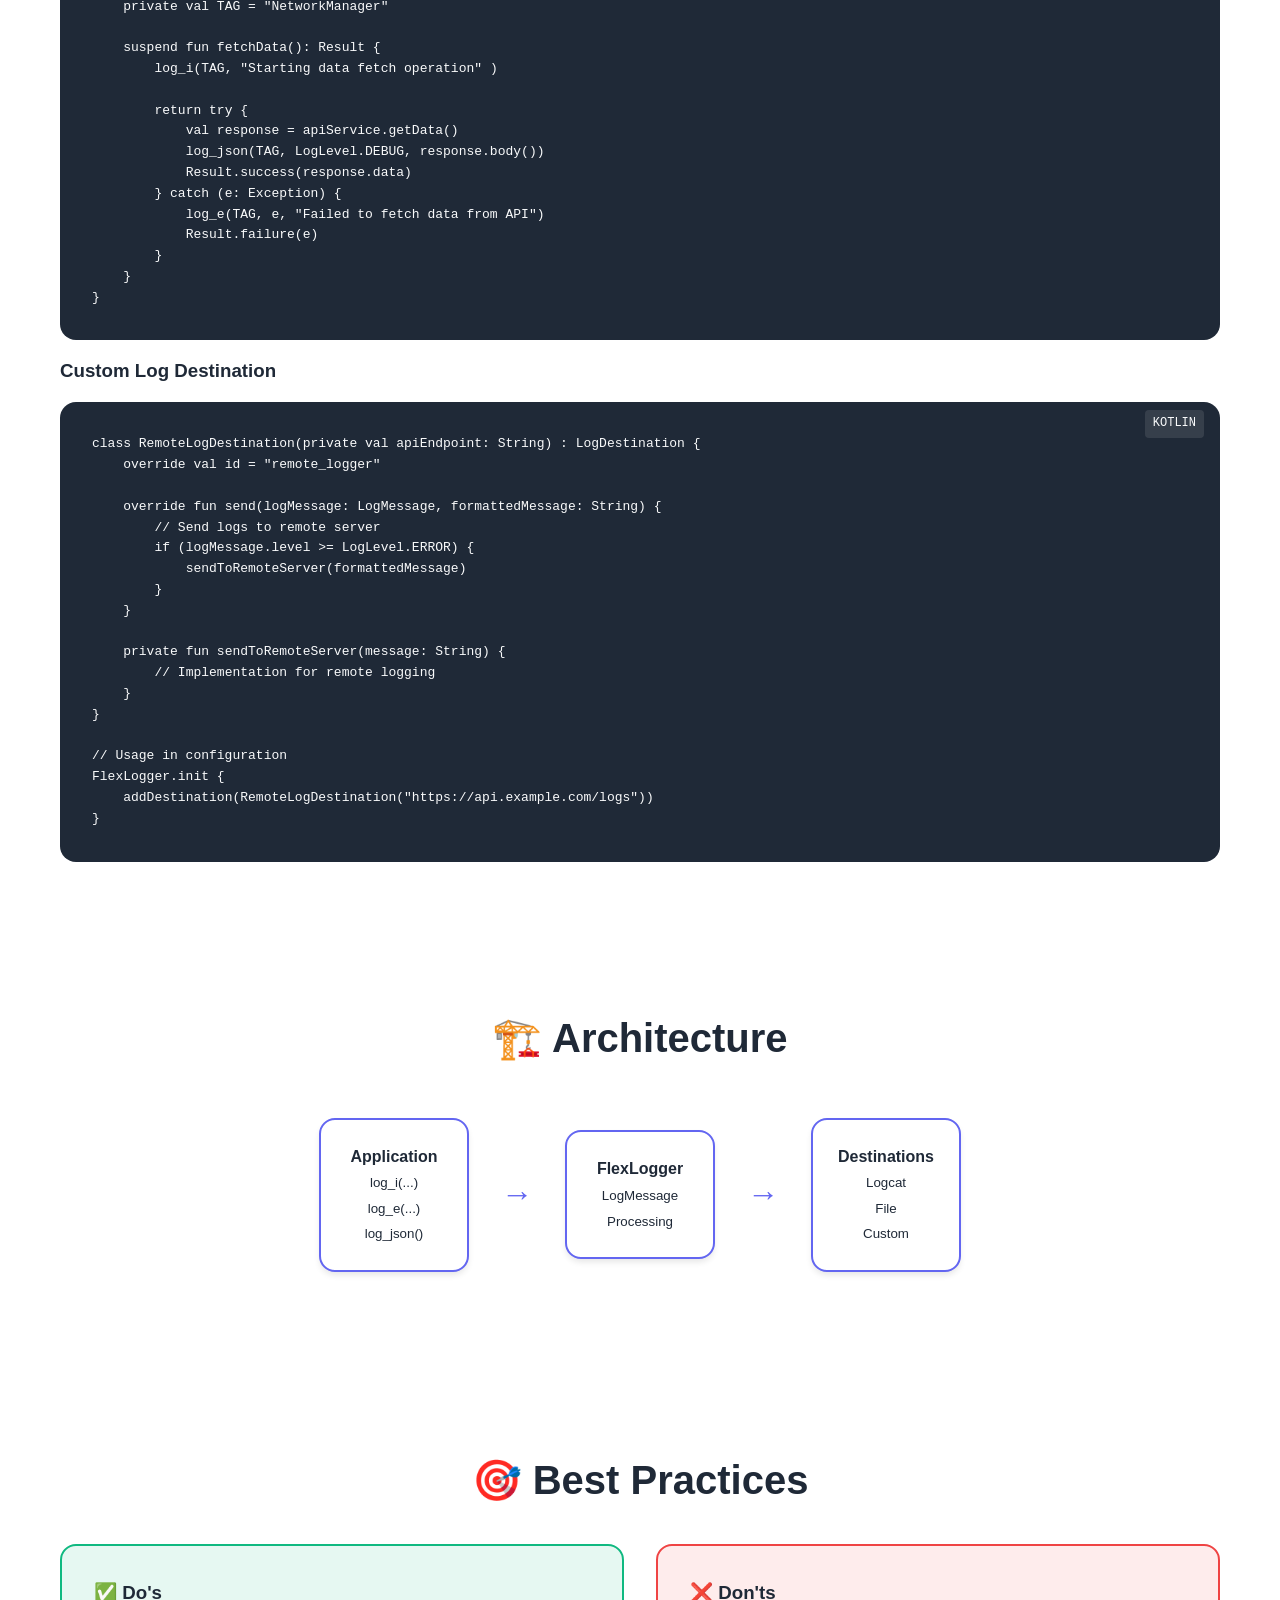
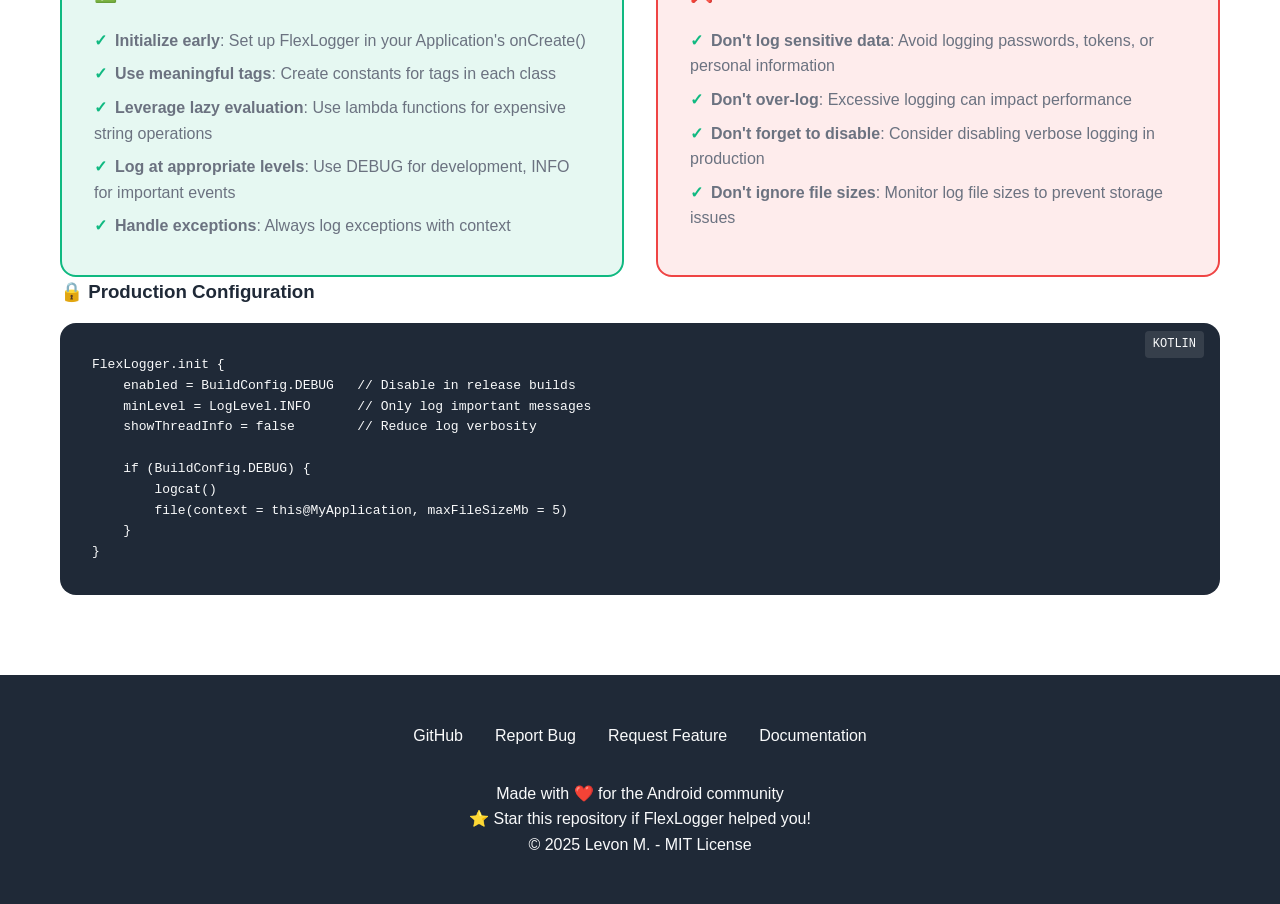
==== commit d92bc90c: "Comment out changelog section Comment out the changelog section in flexlogger.html" ====
--- a/flexlogger.html
+++ b/flexlogger.html
@@ -1015,7 +1015,7 @@
             </div>
         </section>
 
-    <section id="changelog" class="section">
+    <!-- <section id="changelog" class="section">
     <div class="container">
         <h2>📜 Changelog</h2>
         <div class="changelog-grid">
@@ -1053,7 +1053,7 @@
             <a href="#" class="btn btn-secondary" onclick="toggleAllChangelogs()">Show All Versions</a>
         </div>
     </div>
-</section>
+</section> -->
 
     </main>
 
